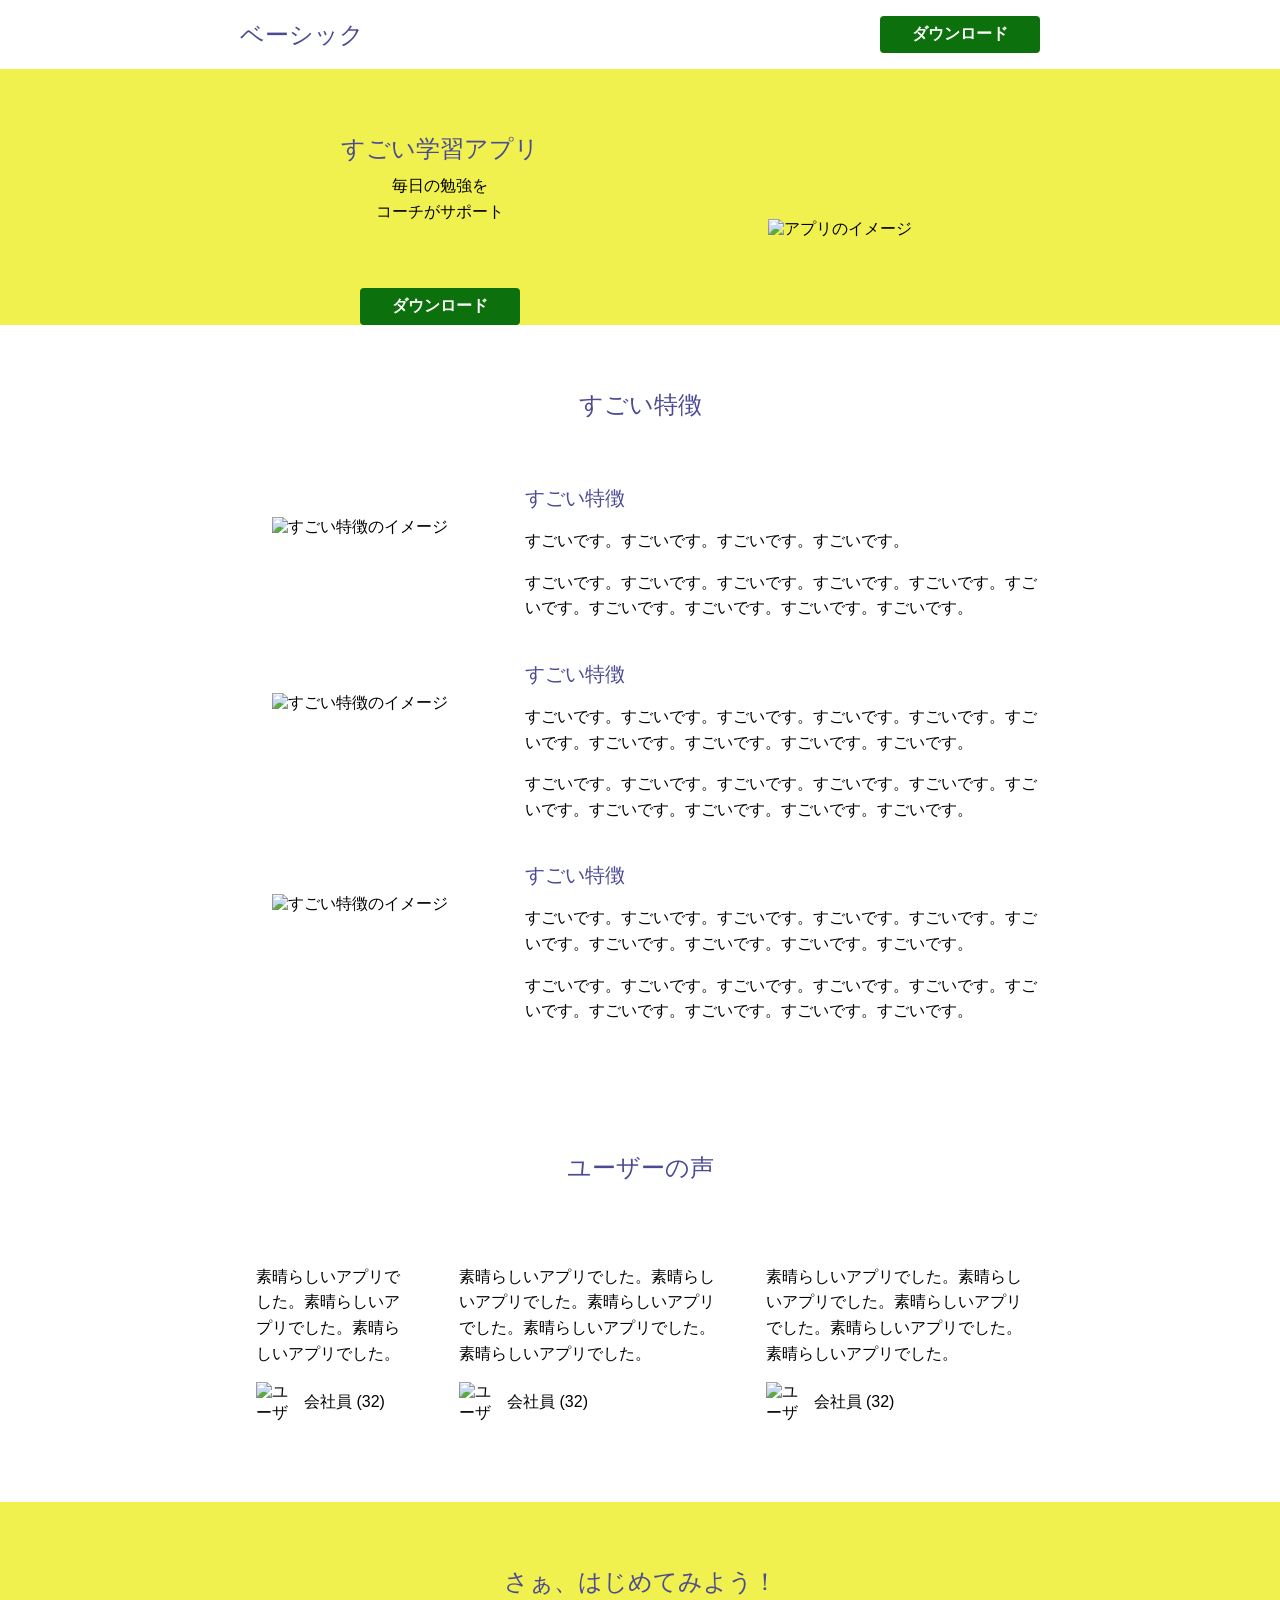
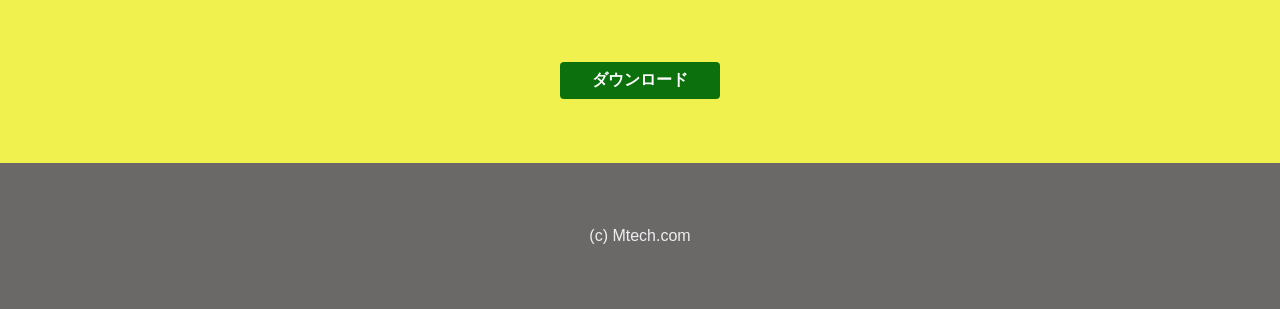
==== index.html @ 642f1882 "Add files via upload" ====
<!DOCTYPE html>
<html lang="ja">

<head>
  <meta charset="UTF-8">
  <meta name="viewport" content="width=device-width, initial-scale=1.0">
  <title>PG 学習アプリ</title>
  <link rel="icon" href="img/aclogo.png">
  <link rel="stylesheet" href="style.css">
</head>

<body>
  <header>
    <div class="container">
      <a href="">
        <h1>ベーシック</h1>
      </a>
      <a href="#" class="btn">ダウンロード</a>
    </div>
  </header>
  <section class="hero">
    <div class="container">
      <div class="desc">
        <h1>すごい学習アプリ</h1>
        <p>毎日の勉強を<br>コーチがサポート</p>
        <a href="#" class="btn">ダウンロード</a>
      </div>
      <div class="pic">
        <img src="img/location.jpg" alt="アプリのイメージ" width="320" height="330">
      </div>
    </div>
  </section>

  <section class="features">
    <h1>すごい特徴</h1>
    <div class="container">
      <!--section animate -->
      <section class="animate sr">
        <div class="pic">
          <img src="img/pexels-realtoughcandycom-11035371.jpg" alt="すごい特徴のイメージ">
        </div>
        <div class="desc">
          <h2>すごい特徴</h2>
          <p>すごいです。すごいです。すごいです。すごいです。</p>
          <p>すごいです。すごいです。すごいです。すごいです。すごいです。すごいです。すごいです。すごいです。すごいです。すごいです。</p>
        </div>
      </section>
      <!--section animate -->
      <section class="animate sl">
        <div class="pic">
          <img src="img/pexels-realtoughcandycom-11035386.jpg" alt="すごい特徴のイメージ">
        </div>
        <div class="desc">
          <h2>すごい特徴</h2>
          <p>すごいです。すごいです。すごいです。すごいです。すごいです。すごいです。すごいです。すごいです。すごいです。すごいです。</p>
          <p>すごいです。すごいです。すごいです。すごいです。すごいです。すごいです。すごいです。すごいです。すごいです。すごいです。</p>
        </div>
      </section>
      <!--section animate -->
      <section class="animate sr">
        <div class="pic">
          <img src="img/pexels-realtoughcandycom-11035471.jpg" alt="すごい特徴のイメージ">
        </div>
        <div class="desc">
          <h2>すごい特徴</h2>
          <p>すごいです。すごいです。すごいです。すごいです。すごいです。すごいです。すごいです。すごいです。すごいです。すごいです。</p>
          <p>すごいです。すごいです。すごいです。すごいです。すごいです。すごいです。すごいです。すごいです。すごいです。すごいです。</p>
        </div>
      </section>
    </div>
  </section>

  <section class="voices">
    <h1>ユーザーの声</h1>
    <div class="container">
      <section class="animate">
        <p>素晴らしいアプリでした。素晴らしいアプリでした。素晴らしいアプリでした。</p>
        <footer>
          <img src="img/git.jpg" alt="ユーザーのアイコン" width="40" height="40">
          <p>会社員 (32)</p>
        </footer>
      </section>
      <section class="animate delay">
        <p>素晴らしいアプリでした。素晴らしいアプリでした。素晴らしいアプリでした。素晴らしいアプリでした。素晴らしいアプリでした。</p>
        <footer>
          <img src="img/ot.jpg" alt="ユーザーのアイコン" width="40" height="40">
          <p>会社員 (32)</p>
        </footer>
      </section>
      <section class="animate delay-more">
        <p>素晴らしいアプリでした。素晴らしいアプリでした。素晴らしいアプリでした。素晴らしいアプリでした。素晴らしいアプリでした。</p>
        <footer>
          <img src="img/sql.jpg" alt="ユーザーのアイコン" width="40" height="40">
          <p>会社員 (32)</p>
        </footer>
      </section>
    </div>
  </section>

  <section class="call-to-action">
    <h1>さぁ、はじめてみよう！</h1>
    <a href="#" class="btn">ダウンロード</a>
  </section>

  <footer class="copyright">
    <small>(c) Mtech.com</small>
  </footer>
  <!--JS読み込み -->
<script src="main.js"></script>
</body>

</html>
---- style.css ----
@charset "utf-8";

* {
  margin: 0;
  padding: 0;
}

/* .animate {
  opacity: 0;
  transition: opacity .3s, transform .3s;
}

.animate.sr {
  transform: translateX(+200px);
}

.animate.sl {
  transform: translateX(-200px);
}

.animate.delay {
  transition-delay: 0.5s;
}

.animate.delay-more {
  transition-delay: 1s;
}

.animate.appeara {
  opacity: 0;
  transform: none;
} */

body {
  margin: 0;
  font-family: Arial, Helvetica, sans-serif;
}

h1,
h2 {
  margin: 0;
  font-weight: normal;
  color: rgb(75, 75, 149);
}

h1 {
  font-size: 24px;
}

h2 {
  font-size: 20px;
}

p {
  margin: 0;
  line-height: 1.6;
}

p+p {
  margin-top: 16px;
}

a {
  text-decoration: none;
  color: inherit;
}

img {
  vertical-align: bottom;
}

.btn {
  display: block;
  width: 160px;
  background: rgb(12, 112, 12);
  color: #fff;
  text-align: center;
  padding: 8px 0;
  border-radius: 4px;
  font-weight: bold;
}

.container {
  width: calc(100% - 32px);
  margin: 0 auto;
  max-width: 800px;
}


header {
  padding: 16px 0;
}

header .container {
  display: flex;
  justify-content: space-between;
  align-items: center;
}


.hero {
  background-color: rgb(240, 240, 78);
  background-image: url(../img/bg.png);
  background-repeat: repeat-x;
  background-position: center bottom;
  padding-top: 64px;
  text-align: center;
}

.hero p {
  margin-top: 8px;
}

.hero .btn {
  margin: 64px auto 0;
}

.hero img {
  margin-top: 64px;
}


.features {
  padding: 64px 0;
}

.features h1 {
  text-align: center;
  padding-bottom: 64px;
}

.features .pic {
  padding: 32px;
  width: 30%;
}
.desc{
  width: 70%;
}
.features img {
  width: 50%;
}

.features h2 {
  padding-bottom: 16px;
}

.features section+section {
  margin-top: 40px;
}


.voices {
  padding: 64px 0;
}

.voices h1 {
  text-align: center;
  padding-bottom: 64px;
}

.voices section {
  background: #fff;
  padding: 16px;
  border-radius: 16px;
}

.voices footer {
  display: flex;
  gap: 8px;
  align-items: center;
  margin-top: 16px;
}

.voices section+section {
  margin-top: 16px;
}


.call-to-action {
  padding: 64px 0;
  background-color: rgb(240, 240, 78);
  background-image: url(../img/bg.png);
  background-repeat: repeat-x;
  background-position: center bottom;
}

.call-to-action h1 {
  text-align: center;
  padding-bottom: 64px;
}

.call-to-action .btn {
  margin: 0 auto;
}


.copyright {
  background: rgb(107, 104, 104);
  padding: 64px 0;
  text-align: center;
}

.copyright small {
  font-size: 16px;
  color: #eee;
}


@media (min-width: 600px) {

  .hero .container {
    display: flex;
    align-items: center;
  }

  .hero .desc,
  .hero .pic {
    width: 50%;
  }

  .hero img {
    width: calc(100% - 32px);
    height: auto;
    margin-top: 0;
  }

  .features section {
    display: flex;
  }

  .features section :nth-child(odd) {
    flex-direction: row-reverse;
  }
}

.voices .container {
  display: flex;
  gap: 16px;
}

.voices section+section {
  margin-top: 0;
}
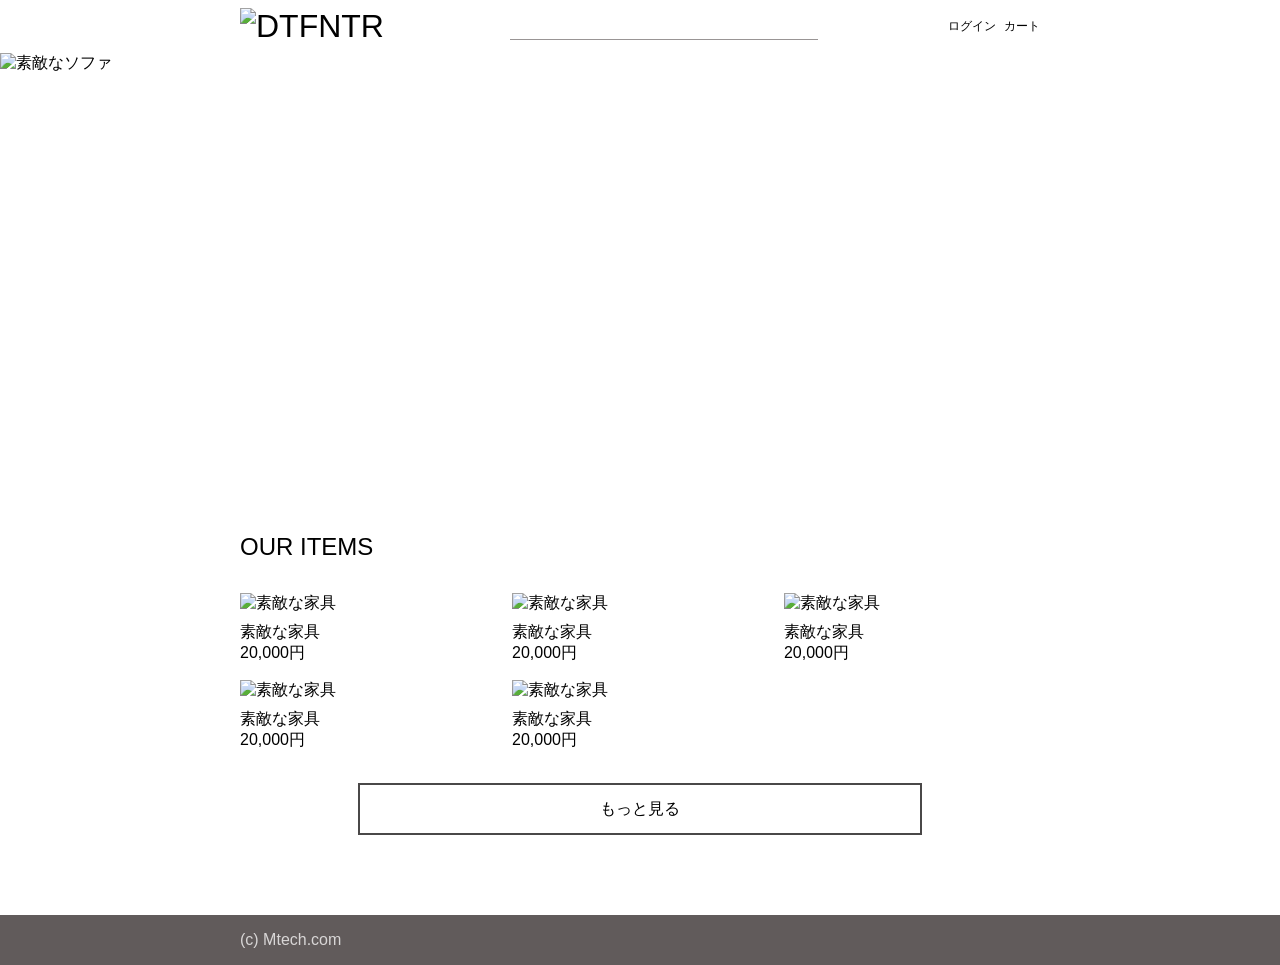
==== commit 49652fd2: "Add files via upload" ====
--- a/index.html
+++ b/index.html
@@ -1,112 +1,106 @@
 <!DOCTYPE html>
 <html lang="ja">
-
 <head>
   <meta charset="UTF-8">
   <meta name="viewport" content="width=device-width, initial-scale=1.0">
-  <title>PG 学習アプリ</title>
-  <link rel="icon" href="img/aclogo.png">
+  <title>ECサイトを作ってみよう</title>
   <link rel="stylesheet" href="style.css">
 </head>
-
 <body>
   <header>
     <div class="container">
-      <a href="">
-        <h1>ベーシック</h1>
+      <a href="index.html">
+        <h1>
+          <img 
+            src="img/aclogo.png" 
+            alt="DTFNTR"
+            width="118"
+            height="48">
+        </h1>
       </a>
-      <a href="#" class="btn">ダウンロード</a>
+      <form action="">
+        <input type="text" name="" id="">
+        <button><i class="bi bi-search"></i></button>
+      </form>
+      <nav>
+        <ul>
+          <li>
+            <a href="#">
+              <i class="bi bi-person-circle"></i>
+              ログイン
+            </a>
+          </li>
+          <li>
+            <a href="#">
+              <i class="bi bi-cart4"></i>
+              カート
+            </a>
+          </li>
+        </ul>
+      </nav>
     </div>
   </header>
+<!--追加課題-->
   <section class="hero">
+    <img src="img/hero1.png" alt="素敵なソファ" class="current">
+    <img src="img/hero2.png" alt="素敵な黒いチェア" >
+    <img src="img/hero3.png" alt="素敵な2つのチェア">
+  </section>
+<!--追加課題--> 
+
+  <section class="products">
     <div class="container">
-      <div class="desc">
-        <h1>すごい学習アプリ</h1>
-        <p>毎日の勉強を<br>コーチがサポート</p>
-        <a href="#" class="btn">ダウンロード</a>
-      </div>
-      <div class="pic">
-        <img src="img/location.jpg" alt="アプリのイメージ" width="320" height="330">
-      </div>
+      <h1>OUR ITEMS</h1>
+      <ul>
+        <li>
+          <a href="#">
+            <img src="img/hero1.png" alt="素敵な家具">
+            <h2>素敵な家具</h2>
+            <p>20,000円</p>
+          </a>
+        </li>
+        <li>
+          <a href="#">
+            <img src="img/hero2.png" alt="素敵な家具">
+            <h2>素敵な家具</h2>
+            <p>20,000円</p>
+          </a>
+        </li>
+        <li>
+          <a href="#">
+            <img src="img/hero3.png" alt="素敵な家具">
+            <h2>素敵な家具</h2>
+            <p>20,000円</p>
+          </a>
+        </li>
+        <li>
+          <a href="#">
+            <img src="img/hero3.png" alt="素敵な家具">
+            <h2>素敵な家具</h2>
+            <p>20,000円</p>
+          </a>
+        </li>
+        <li>
+          <a href="#">
+            <img src="img/hero1.png" alt="素敵な家具">
+            <h2>素敵な家具</h2>
+            <p>20,000円</p>
+          </a>
+        </li>
+      </ul>
+      <a href="#" class="more">もっと見る</a>
     </div>
   </section>
 
-  <section class="features">
-    <h1>すごい特徴</h1>
+  <footer>
     <div class="container">
-      <!--section animate -->
-      <section class="animate sr">
-        <div class="pic">
-          <img src="img/pexels-realtoughcandycom-11035371.jpg" alt="すごい特徴のイメージ">
-        </div>
-        <div class="desc">
-          <h2>すごい特徴</h2>
-          <p>すごいです。すごいです。すごいです。すごいです。</p>
-          <p>すごいです。すごいです。すごいです。すごいです。すごいです。すごいです。すごいです。すごいです。すごいです。すごいです。</p>
-        </div>
-      </section>
-      <!--section animate -->
-      <section class="animate sl">
-        <div class="pic">
-          <img src="img/pexels-realtoughcandycom-11035386.jpg" alt="すごい特徴のイメージ">
-        </div>
-        <div class="desc">
-          <h2>すごい特徴</h2>
-          <p>すごいです。すごいです。すごいです。すごいです。すごいです。すごいです。すごいです。すごいです。すごいです。すごいです。</p>
-          <p>すごいです。すごいです。すごいです。すごいです。すごいです。すごいです。すごいです。すごいです。すごいです。すごいです。</p>
-        </div>
-      </section>
-      <!--section animate -->
-      <section class="animate sr">
-        <div class="pic">
-          <img src="img/pexels-realtoughcandycom-11035471.jpg" alt="すごい特徴のイメージ">
-        </div>
-        <div class="desc">
-          <h2>すごい特徴</h2>
-          <p>すごいです。すごいです。すごいです。すごいです。すごいです。すごいです。すごいです。すごいです。すごいです。すごいです。</p>
-          <p>すごいです。すごいです。すごいです。すごいです。すごいです。すごいです。すごいです。すごいです。すごいです。すごいです。</p>
-        </div>
-      </section>
+      <small>(c) Mtech.com</small>
+      <ul>
+        <li><a href="#"><i class="bi bi-twitter"></i></a></li>
+        <li><a href="#"><i class="bi bi-instagram"></i></a></li>
+      </ul>
     </div>
-  </section>
+  </footer>
 
-  <section class="voices">
-    <h1>ユーザーの声</h1>
-    <div class="container">
-      <section class="animate">
-        <p>素晴らしいアプリでした。素晴らしいアプリでした。素晴らしいアプリでした。</p>
-        <footer>
-          <img src="img/git.jpg" alt="ユーザーのアイコン" width="40" height="40">
-          <p>会社員 (32)</p>
-        </footer>
-      </section>
-      <section class="animate delay">
-        <p>素晴らしいアプリでした。素晴らしいアプリでした。素晴らしいアプリでした。素晴らしいアプリでした。素晴らしいアプリでした。</p>
-        <footer>
-          <img src="img/ot.jpg" alt="ユーザーのアイコン" width="40" height="40">
-          <p>会社員 (32)</p>
-        </footer>
-      </section>
-      <section class="animate delay-more">
-        <p>素晴らしいアプリでした。素晴らしいアプリでした。素晴らしいアプリでした。素晴らしいアプリでした。素晴らしいアプリでした。</p>
-        <footer>
-          <img src="img/sql.jpg" alt="ユーザーのアイコン" width="40" height="40">
-          <p>会社員 (32)</p>
-        </footer>
-      </section>
-    </div>
-  </section>
-
-  <section class="call-to-action">
-    <h1>さぁ、はじめてみよう！</h1>
-    <a href="#" class="btn">ダウンロード</a>
-  </section>
-
-  <footer class="copyright">
-    <small>(c) Mtech.com</small>
-  </footer>
-  <!--JS読み込み -->
-<script src="main.js"></script>
 </body>
-
 </html>
--- a/style.css
+++ b/style.css
@@ -1,35 +1,5 @@
 @charset "utf-8";
-
-* {
-  margin: 0;
-  padding: 0;
-}
-
-/* .animate {
-  opacity: 0;
-  transition: opacity .3s, transform .3s;
-}
-
-.animate.sr {
-  transform: translateX(+200px);
-}
-
-.animate.sl {
-  transform: translateX(-200px);
-}
-
-.animate.delay {
-  transition-delay: 0.5s;
-}
-
-.animate.delay-more {
-  transition-delay: 1s;
-}
-
-.animate.appeara {
-  opacity: 0;
-  transform: none;
-} */
+/* common */
 
 body {
   margin: 0;
@@ -40,55 +10,41 @@
 h2 {
   margin: 0;
   font-weight: normal;
-  color: rgb(75, 75, 149);
-}
-
-h1 {
-  font-size: 24px;
-}
-
-h2 {
-  font-size: 20px;
 }
 
 p {
   margin: 0;
-  line-height: 1.6;
-}
-
-p+p {
-  margin-top: 16px;
+}
+
+img {
+  vertical-align: bottom;
+}
+
+.container {
+  margin: 0 16px;
+  width: 50%;
+}
+
+ul {
+  list-style: none;
+  margin: 0;
+  padding: 0;
 }
 
 a {
   text-decoration: none;
   color: inherit;
-}
-
-img {
-  vertical-align: bottom;
-}
-
-.btn {
-  display: block;
-  width: 160px;
-  background: rgb(12, 112, 12);
-  color: #fff;
-  text-align: center;
+  transition: opacity .3s;
+}
+
+a:hover {
+  opacity: .5;
+}
+
+
+
+header {
   padding: 8px 0;
-  border-radius: 4px;
-  font-weight: bold;
-}
-
-.container {
-  width: calc(100% - 32px);
-  margin: 0 auto;
-  max-width: 800px;
-}
-
-
-header {
-  padding: 16px 0;
 }
 
 header .container {
@@ -97,147 +53,148 @@
   align-items: center;
 }
 
-
-.hero {
-  background-color: rgb(240, 240, 78);
-  background-image: url(../img/bg.png);
-  background-repeat: repeat-x;
-  background-position: center bottom;
-  padding-top: 64px;
+header ul {
+  display: flex;
+}
+
+header li a {
+  display: flex;
+  flex-direction: column;/*imgの下に文字がいく*/
+  font-size: 12px;
   text-align: center;
 }
 
-.hero p {
+header li a i {
+  font-size: 18px;
+}
+
+header li + li {
+  margin-left: 8px;
+}
+
+header form {
+  display: none;
+}
+
+header input,
+header button {
+  all: unset;
+}
+
+header input {
+  border-bottom: 1px solid rgb(153, 149, 149);
+  padding: 4px;
+  width: 300px;
+}
+
+header button {
+  cursor: pointer;
+}
+
+
+
+.hero{
+  width: 100%;
+  height: 400px;
+  overflow: hidden;
+}
+.hero img {
+  width: 100%;
+  height: 400px;
+  object-fit: cover;
+  position: absolute;
+  opacity: 0;
+  transition:opacity 2s;
+  
+}
+.hero img.current{
+  opacity: 1;
+}
+
+
+
+.products {
+  padding: 80px 0;
+}
+
+.products ul {
+  margin-top: 32px;
+  display: flex;
+  flex-wrap: wrap;
+  gap: 16px;
+}
+
+.products li {
+  width: calc((100% - 16px) / 2);
+}
+
+.products li img {
+  width: 100%;
+}
+
+.products li h2 {
+  font-size: 16px;
   margin-top: 8px;
 }
 
-.hero .btn {
-  margin: 64px auto 0;
-}
-
-.hero img {
-  margin-top: 64px;
-}
-
-
-.features {
-  padding: 64px 0;
-}
-
-.features h1 {
+.products li a {
+  display: block;
+}
+
+.products .more {
+  display: block;
+  width: 70%;
+  line-height: 48px;
+  border: 2px solid rgb(74, 72, 72);
   text-align: center;
-  padding-bottom: 64px;
-}
-
-.features .pic {
-  padding: 32px;
-  width: 30%;
-}
-.desc{
-  width: 70%;
-}
-.features img {
-  width: 50%;
-}
-
-.features h2 {
-  padding-bottom: 16px;
-}
-
-.features section+section {
-  margin-top: 40px;
-}
-
-
-.voices {
-  padding: 64px 0;
-}
-
-.voices h1 {
-  text-align: center;
-  padding-bottom: 64px;
-}
-
-.voices section {
-  background: #fff;
-  padding: 16px;
-  border-radius: 16px;
-}
-
-.voices footer {
-  display: flex;
-  gap: 8px;
+  margin: 32px auto 0;
+}
+
+
+footer {
+  background: rgb(97, 91, 91);
+  padding: 16px 0;
+  color: rgb(216, 214, 214);
+}
+
+footer .container {
+  display: flex;
+  justify-content: space-between;
   align-items: center;
-  margin-top: 16px;
-}
-
-.voices section+section {
-  margin-top: 16px;
-}
-
-
-.call-to-action {
-  padding: 64px 0;
-  background-color: rgb(240, 240, 78);
-  background-image: url(../img/bg.png);
-  background-repeat: repeat-x;
-  background-position: center bottom;
-}
-
-.call-to-action h1 {
-  text-align: center;
-  padding-bottom: 64px;
-}
-
-.call-to-action .btn {
-  margin: 0 auto;
-}
-
-
-.copyright {
-  background: rgb(107, 104, 104);
-  padding: 64px 0;
-  text-align: center;
-}
-
-.copyright small {
+}
+
+footer small {
   font-size: 16px;
-  color: #eee;
+}
+
+footer li i {
+  font-size: 24px;
+}
+
+footer ul {
+  display: flex;
+}
+
+footer li + li {
+  margin-left: 8px;
 }
 
 
 @media (min-width: 600px) {
-
-  .hero .container {
-    display: flex;
-    align-items: center;
+  .products li {
+    width: calc((100% - 32px) / 3);
   }
-
-  .hero .desc,
-  .hero .pic {
-    width: 50%;
+}
+
+
+@media (min-width: 800px) {
+  .container {
+    width: calc(100% - 32px);
+    margin: 0 auto;
+    max-width: 800px;
   }
 
-  .hero img {
-    width: calc(100% - 32px);
-    height: auto;
-    margin-top: 0;
+  header form {
+    display: block;
   }
-
-  .features section {
-    display: flex;
-  }
-
-  .features section :nth-child(odd) {
-    flex-direction: row-reverse;
-  }
-}
-
-.voices .container {
-  display: flex;
-  gap: 16px;
-}
-
-.voices section+section {
-  margin-top: 0;
-}
+}
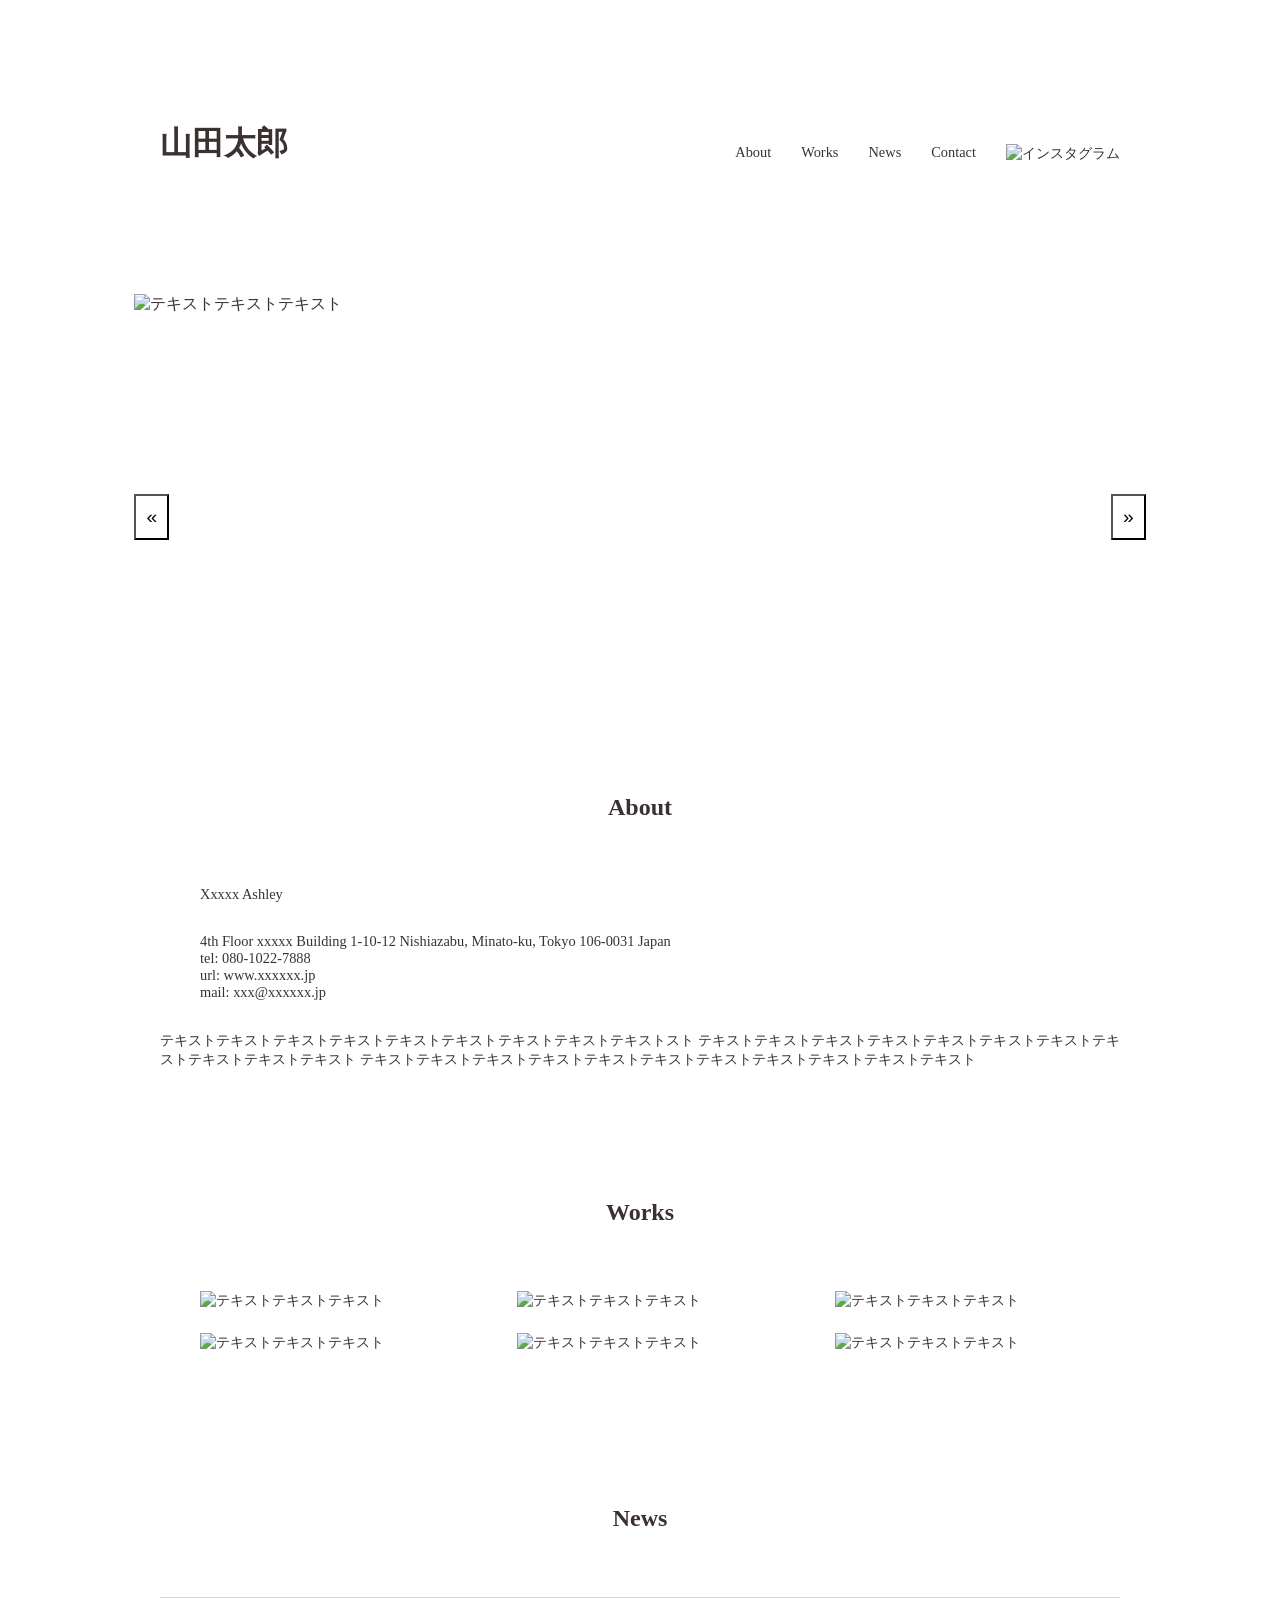
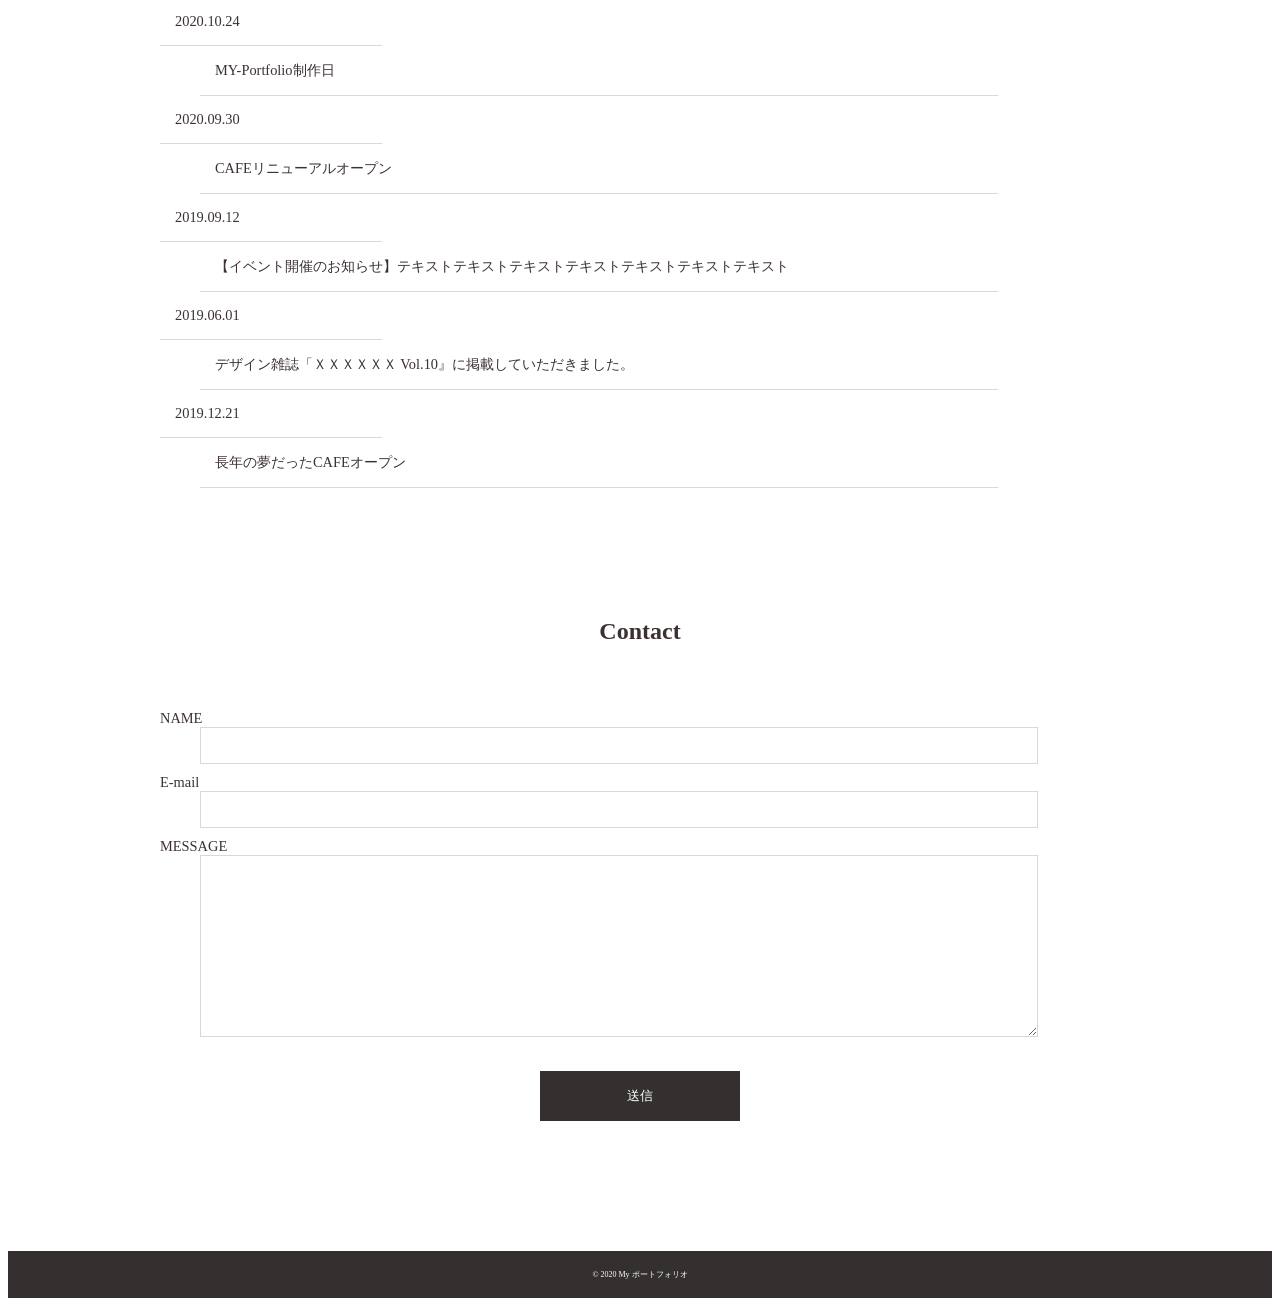
==== commit 61edf52c: "Add files via upload" ====
--- a/index.html
+++ b/index.html
@@ -1,106 +1,112 @@
 <!DOCTYPE html>
 <html lang="ja">
+
 <head>
   <meta charset="UTF-8">
   <meta name="viewport" content="width=device-width, initial-scale=1.0">
-  <title>ECサイトを作ってみよう</title>
+  <title>My-portfolio</title>
   <link rel="stylesheet" href="style.css">
 </head>
+
 <body>
-  <header>
-    <div class="container">
-      <a href="index.html">
-        <h1>
-          <img 
-            src="img/aclogo.png" 
-            alt="DTFNTR"
-            width="118"
-            height="48">
-        </h1>
-      </a>
-      <form action="">
-        <input type="text" name="" id="">
-        <button><i class="bi bi-search"></i></button>
-      </form>
-      <nav>
-        <ul>
-          <li>
-            <a href="#">
-              <i class="bi bi-person-circle"></i>
-              ログイン
-            </a>
-          </li>
-          <li>
-            <a href="#">
-              <i class="bi bi-cart4"></i>
-              カート
-            </a>
-          </li>
-        </ul>
-      </nav>
-    </div>
-  </header>
-<!--追加課題-->
-  <section class="hero">
-    <img src="img/hero1.png" alt="素敵なソファ" class="current">
-    <img src="img/hero2.png" alt="素敵な黒いチェア" >
-    <img src="img/hero3.png" alt="素敵な2つのチェア">
-  </section>
-<!--追加課題--> 
-
-  <section class="products">
-    <div class="container">
-      <h1>OUR ITEMS</h1>
+  <header id="header">
+    <h1 class="site-title">山田太郎</h1>
+    <nav>
       <ul>
+        <li><a href="#about">About</a></li>
+        <li><a href="#works">Works</a></li>
+        <li><a href="#news">News</a></li>
+        <li><a href="#contact">Contact</a></li>
         <li>
-          <a href="#">
-            <img src="img/hero1.png" alt="素敵な家具">
-            <h2>素敵な家具</h2>
-            <p>20,000円</p>
-          </a>
-        </li>
-        <li>
-          <a href="#">
-            <img src="img/hero2.png" alt="素敵な家具">
-            <h2>素敵な家具</h2>
-            <p>20,000円</p>
-          </a>
-        </li>
-        <li>
-          <a href="#">
-            <img src="img/hero3.png" alt="素敵な家具">
-            <h2>素敵な家具</h2>
-            <p>20,000円</p>
-          </a>
-        </li>
-        <li>
-          <a href="#">
-            <img src="img/hero3.png" alt="素敵な家具">
-            <h2>素敵な家具</h2>
-            <p>20,000円</p>
-          </a>
-        </li>
-        <li>
-          <a href="#">
-            <img src="img/hero1.png" alt="素敵な家具">
-            <h2>素敵な家具</h2>
-            <p>20,000円</p>
+          <a href="https://www.instagram.com/" target="_blank">
+            <img class="icon" src="img/instagram.png" alt="インスタグラム">
           </a>
         </li>
       </ul>
-      <a href="#" class="more">もっと見る</a>
-    </div>
-  </section>
+    </nav>
+  </header>
 
-  <footer>
-    <div class="container">
-      <small>(c) Mtech.com</small>
+  <main>
+    <section class="carousel">
+      <div id="mainvisual">
+        <ol>
+          <li><img src="img/inndo.jpg" alt="テキストテキストテキスト"></li>
+          <li><img src="img/mountain.jpg" alt="テキストテキストテキスト"></li>
+          <li><img src="img/shaina.jpg" alt="テキストテキストテキスト"></li>
+        </ol>
+        <button id="prev">&laquo;</button>
+        <button id="next">&raquo;</button>
+
+      </div>
+    </section>
+
+    <article id="about" class="wrapper">
+      <h2 class="sec-title">About</h2>
       <ul>
-        <li><a href="#"><i class="bi bi-twitter"></i></a></li>
-        <li><a href="#"><i class="bi bi-instagram"></i></a></li>
+        <li>Xxxxx Ashley</li>
+        <li>4th Floor xxxxx Building 1-10-12 Nishiazabu, Minato-ku, Tokyo 106-0031 Japan</li>
+        <li>tel: 080-1022-7888</li>
+        <li>url: www.xxxxxx.jp</li>
+        <li>mail: xxx@xxxxxx.jp</li>
       </ul>
-    </div>
+      <p>
+        テキストテキストテキストテキストテキストテキストテキストテキストテキストスト
+        テキストテキストテキストテキストテキストテキストテキストテキストテキストテキストテキスト
+        テキストテキストテキストテキストテキストテキストテキストテキストテキストテキストテキスト
+      </p>
+    </article>
+
+    <article id="works" class="wrapper">
+      <h2 class="sec-title">Works</h2>
+      <ul>
+        <li><img class="animate" src="img/bae.jpg" alt="テキストテキストテキスト"></li>
+        <li><img class="animate" src="img/git.jpg" alt="テキストテキストテキスト"></li>
+        <li><img class="animate" src="img/htmlcss.webp" alt="テキストテキストテキスト"></li>
+        <li><img class="animate" src="img/js.jpg" alt="テキストテキストテキスト"></li>
+        <li><img class="animate" src="img/bae.jpg" alt="テキストテキストテキスト"></li>
+        <li><img class="animate" src="img/php.jpg" alt="テキストテキストテキスト"></li>
+      </ul>
+    </article>
+
+    <article id="news" class="wrapper">
+      <h2 class="sec-title">News</h2>
+      <dl>
+        <dt>2020.10.24</dt>
+        <dd>MY-Portfolio制作日</dd>
+        <dt>2020.09.30</dt>
+        <dd>CAFEリニューアルオープン</dd>
+        <dt>2019.09.12</dt>
+        <dd>【イベント開催のお知らせ】テキストテキストテキストテキストテキストテキストテキスト</dd>
+        <dt>2019.06.01</dt>
+        <dd>デザイン雑誌「ＸＸＸＸＸＸ Vol.10』に掲載していただきました。</dd>
+        <dt>2019.12.21</dt>
+        <dd>長年の夢だったCAFEオープン</dd>
+      </dl>
+    </article>
+
+    <article id="contact" class="wrapper">
+      <h2 class="sec-title">Contact</h2>
+      <form action="#" method="post">
+        <dl>
+          <dt><label for="name">NAME</label></dt>
+          <dd><input type="text" id="name" name="your-name"></dd>
+          <dt><label for="email">E-mail</label></dt>
+          <dd><input type="email" id="email" name="your-email"></dd>
+          <dt><label for="message">MESSAGE</label></dt>
+          <dd><textarea id="message" name="your-message"></textarea></dd>
+        </dl>
+        <div class="button"><input type="submit" value="送信"></div>
+      </form>
+    </article>
+
+
+
+  </main>
+
+  <footer id="footer">
+    <p>&copy; 2020 My ポートフォリオ</p>
   </footer>
+  <script src="pf.js"></script>
+</body>
 
-</body>
 </html>
--- a/style.css
+++ b/style.css
@@ -1,200 +1,298 @@
-@charset "utf-8";
-/* common */
-
+@charset "UTF-8";
+
+html {
+  font-size: 100%;
+}
 body {
-  margin: 0;
-  font-family: Arial, Helvetica, sans-serif;
-}
-
-h1,
-h2 {
-  margin: 0;
-  font-weight: normal;
-}
-
-p {
-  margin: 0;
-}
-
-img {
-  vertical-align: bottom;
-}
-
-.container {
-  margin: 0 16px;
-  width: 50%;
-}
-
-ul {
-  list-style: none;
-  margin: 0;
-  padding: 0;
-}
-
+  color: rgb(59, 49, 49);
+}
 a {
   text-decoration: none;
-  color: inherit;
-  transition: opacity .3s;
-}
-
-a:hover {
-  opacity: .5;
-}
-
-
-
-header {
-  padding: 8px 0;
-}
-
-header .container {
+}
+img {
+  max-width: 100%;
+}
+li {
+  list-style: none;
+}
+
+.wrapper {
+  max-width: 960px;
+  margin: 0 auto 130px auto;
+  font-size: 0.9rem;
+  padding: 0 4%;
+}
+.site-title {
+  line-height: 1px;
+}
+.site-title a {
+  display: block;
+}
+.sec-title {
+  font-size: 1.5rem;
+  text-align: center;
+  margin-bottom: 65px;
+}
+
+
+
+#header {
+  max-width: 960px;
   display: flex;
   justify-content: space-between;
   align-items: center;
-}
-
-header ul {
-  display: flex;
-}
-
-header li a {
-  display: flex;
-  flex-direction: column;/*imgの下に文字がいく*/
-  font-size: 12px;
-  text-align: center;
-}
-
-header li a i {
-  font-size: 18px;
-}
-
-header li + li {
-  margin-left: 8px;
-}
-
-header form {
-  display: none;
-}
-
-header input,
-header button {
-  all: unset;
-}
-
-header input {
-  border-bottom: 1px solid rgb(153, 149, 149);
-  padding: 4px;
-  width: 300px;
-}
-
-header button {
-  cursor: pointer;
-}
-
-
-
-.hero{
+  height: 270px;
+  margin: 0 auto;
+  padding: 0 4%;
+}
+#header ul {
+  display: flex;
+  padding: 10px 0;
+}
+#header li {
+  font-size: 0.9rem;
+  margin-left: 30px;
+}
+#header li a {
+  color: rgb(59, 49, 49);
+}
+#header li a:hover {
+  opacity: 0.7;
+}
+#header li img.icon {
+  width: 20px;
+}
+
+
+.carousel{
+  width: 80%;
+  margin: 16px auto 100px;
+}
+#mainvisual {
   width: 100%;
   height: 400px;
   overflow: hidden;
-}
-.hero img {
+  position: relative;
+}
+
+
+#mainvisual li img{
+  width:100%;
+  height:100%;
+  object-fit: cover;
+}
+#mainvisual li{
+  height: 100%;
+  min-width: 100%;
+}
+
+#mainvisual ol{
+  padding: 0;
+  margin: 0;
+  list-style: none;
+  height: 100%;
+  display: flex;
+  transition: transform .3s;
+}
+#prev,
+#next {
+  position: absolute;
+  top: 200px;
+  background-color: #fff;
+  padding: 10px 10px;
+  font-size: larger;
+}
+#prev:hover,
+#next:hover{
+  padding: 15px 15px;
+  opacity: .2;
+}
+
+#prev {
+  left: 0;
+}
+
+#next {
+  right: 0;
+}
+.hidden{
+  display: none;
+}
+nav{
+  margin-top: 20px;
+  text-align: center;
+}
+nav button{
+  border: none;
+  width: 20px;
+  height: 20px;
+  border-radius: 50%;
+  background-color: rgb(186, 186, 186);
+  cursor: pointer;
+}
+nav .current {
+  background: rgb(117, 116, 116);
+}
+
+
+
+#about ul {
+  margin-bottom: 30px;
+}
+#about li:first-child {
+  margin-bottom: 30px;
+}
+#about p {
+  text-align:justify;
+}
+
+
+#works ul {
+  display: flex;
+  justify-content: space-between;
+  flex-wrap: wrap;
+  margin-bottom: 50px;
+}
+#works li {
+  width: 31%;
+  margin-bottom: 23px;
+}
+/* .animate{
+  opacity: 0;
+  transform: translateY(20px);
+  transition: opacity .3s, transform .3s;
+}
+
+.animate.appear {
+  opacity: 1;
+  transform: translateY(0);
+} */
+
+
+
+#news dl {
+  display: flex;
+  flex-wrap: wrap;
+  border-top: solid 1px rgb(216, 216, 216);
+  margin-bottom: 20px;
+}
+#news dt {
+  width: 20%;
+  border-bottom: solid 1px rgb(216, 216, 216);
+  padding: 15px;
+}
+#news dd {
+  width: 80%;
+  border-bottom: solid 1px rgb(216, 216, 216);
+  padding: 15px;
+}
+
+
+#contact dl {
+  display: flex;
+  flex-wrap: wrap;
+  margin-bottom: 20px;
+}
+#contact dt {
+  width: 15%;
+}
+#contact dd {
+  width: 85%;
+  margin-bottom: 10px;
+}
+#contact dd input,
+#contact dd textarea {
   width: 100%;
-  height: 400px;
-  object-fit: cover;
-  position: absolute;
-  opacity: 0;
-  transition:opacity 2s;
+  border: solid 1px rgb(216, 216, 216);
+  padding: 10px;
+}
+#contact dd textarea {
+  height: 10rem;
+}
+#contact .button {
+  text-align: center;
+}
+#contact .button input {
+  width: 200px;
+  background-color: rgb(53, 48, 48);
+  color: #fff;
+  padding: 15px 0;
+  border: solid 1px rgb(53, 48, 48);
+}
+#contact .button input:hover {
+  background: #fff;
+  color: rgb(53, 48, 48);
+}
+
+
+
+#footer {
+  background-color: rgb(53, 48, 48);
+  color: #fff;
+  font-size: 0.5rem;
+  padding: 10px 20px;
+  text-align: center;
+}
+
+/* SP */
+
+@media screen and (max-width: 600px) {
+  .wrapper {
+    margin-bottom: 70px;
+  }
+  .site-title {
+    margin-top: 20px;
+  }
+  .sec-title {
+    margin-bottom: 40px;
+  }
+
+
+  #header {
+    max-width: 100%;
+    height: auto;
+    flex-direction: column;
+  }
+  #header li {
+    font-size: 0.8rem;
+    margin-left: 20px;
+  }
+  #header li:first-child {
+    margin-left: 0;
+  }
+
   
-}
-.hero img.current{
-  opacity: 1;
-}
-
-
-
-.products {
-  padding: 80px 0;
-}
-
-.products ul {
-  margin-top: 32px;
-  display: flex;
-  flex-wrap: wrap;
-  gap: 16px;
-}
-
-.products li {
-  width: calc((100% - 16px) / 2);
-}
-
-.products li img {
-  width: 100%;
-}
-
-.products li h2 {
-  font-size: 16px;
-  margin-top: 8px;
-}
-
-.products li a {
-  display: block;
-}
-
-.products .more {
-  display: block;
-  width: 70%;
-  line-height: 48px;
-  border: 2px solid rgb(74, 72, 72);
-  text-align: center;
-  margin: 32px auto 0;
-}
-
-
-footer {
-  background: rgb(97, 91, 91);
-  padding: 16px 0;
-  color: rgb(216, 214, 214);
-}
-
-footer .container {
-  display: flex;
-  justify-content: space-between;
-  align-items: center;
-}
-
-footer small {
-  font-size: 16px;
-}
-
-footer li i {
-  font-size: 24px;
-}
-
-footer ul {
-  display: flex;
-}
-
-footer li + li {
-  margin-left: 8px;
-}
-
-
-@media (min-width: 600px) {
-  .products li {
-    width: calc((100% - 32px) / 3);
-  }
-}
-
-
-@media (min-width: 800px) {
-  .container {
-    width: calc(100% - 32px);
-    margin: 0 auto;
-    max-width: 800px;
-  }
-
-  header form {
-    display: block;
+
+  #works ul {
+    flex-direction: column;
+  }
+  #works li {
+    width: 100%;
+  }
+
+ 
+
+  #news dl {
+    flex-direction: column;
+  }
+  #news dt {
+    width: 100%;
+    border-bottom: none;
+    padding-bottom: 0;
+  }
+  #news dd {
+    width: 100%;
+    padding-top: 0;
+  }
+ 
+
+  #contact dl {
+    flex-direction: column;
+  }
+  #contact dt {
+    width: 100%;
+  }
+  #contact dd {
+    width: 100%;
   }
 }
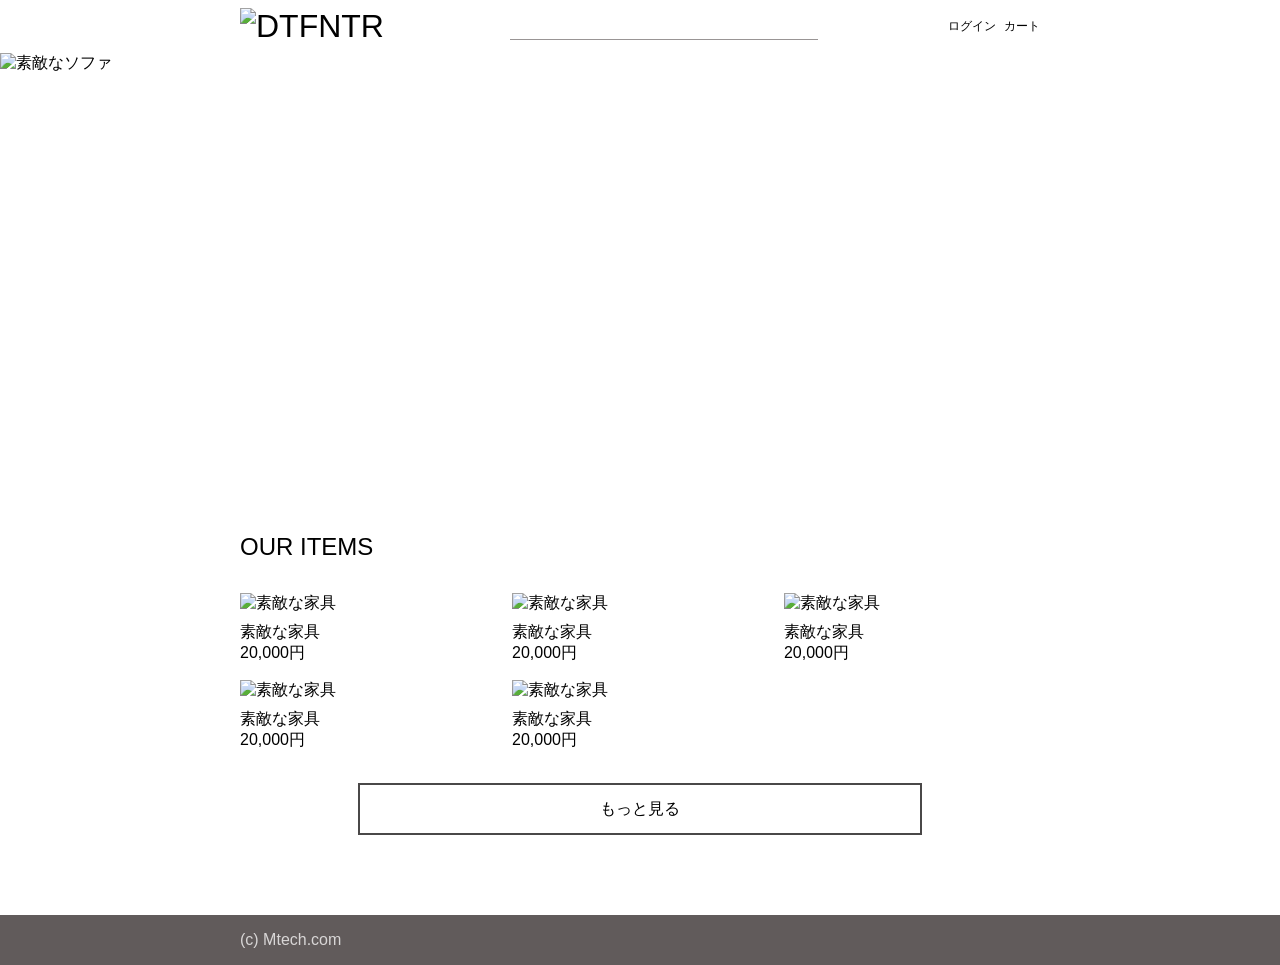
==== commit 82888773: "Add files via upload" ====
--- a/index.html
+++ b/index.html
@@ -1,112 +1,106 @@
 <!DOCTYPE html>
 <html lang="ja">
-
 <head>
   <meta charset="UTF-8">
   <meta name="viewport" content="width=device-width, initial-scale=1.0">
-  <title>My-portfolio</title>
+  <title>ECサイトを作ってみよう</title>
   <link rel="stylesheet" href="style.css">
 </head>
+<body>
+  <header>
+    <div class="container">
+      <a href="index.html">
+        <h1>
+          <img 
+            src="img/aclogo.png" 
+            alt="DTFNTR"
+            width="118"
+            height="48">
+        </h1>
+      </a>
+      <form action="">
+        <input type="text" name="" id="">
+        <button><i class="bi bi-search"></i></button>
+      </form>
+      <nav>
+        <ul>
+          <li>
+            <a href="#">
+              <i class="bi bi-person-circle"></i>
+              ログイン
+            </a>
+          </li>
+          <li>
+            <a href="#">
+              <i class="bi bi-cart4"></i>
+              カート
+            </a>
+          </li>
+        </ul>
+      </nav>
+    </div>
+  </header>
+<!--追加課題-->
+  <section class="hero">
+    <img src="img/hero1.png" alt="素敵なソファ" class="current">
+    <img src="img/hero2.png" alt="素敵な黒いチェア" >
+    <img src="img/hero3.png" alt="素敵な2つのチェア">
+  </section>
+<!--追加課題--> 
 
-<body>
-  <header id="header">
-    <h1 class="site-title">山田太郎</h1>
-    <nav>
+  <section class="products">
+    <div class="container">
+      <h1>OUR ITEMS</h1>
       <ul>
-        <li><a href="#about">About</a></li>
-        <li><a href="#works">Works</a></li>
-        <li><a href="#news">News</a></li>
-        <li><a href="#contact">Contact</a></li>
         <li>
-          <a href="https://www.instagram.com/" target="_blank">
-            <img class="icon" src="img/instagram.png" alt="インスタグラム">
+          <a href="#">
+            <img src="img/hero1.png" alt="素敵な家具">
+            <h2>素敵な家具</h2>
+            <p>20,000円</p>
+          </a>
+        </li>
+        <li>
+          <a href="#">
+            <img src="img/hero2.png" alt="素敵な家具">
+            <h2>素敵な家具</h2>
+            <p>20,000円</p>
+          </a>
+        </li>
+        <li>
+          <a href="#">
+            <img src="img/hero3.png" alt="素敵な家具">
+            <h2>素敵な家具</h2>
+            <p>20,000円</p>
+          </a>
+        </li>
+        <li>
+          <a href="#">
+            <img src="img/hero3.png" alt="素敵な家具">
+            <h2>素敵な家具</h2>
+            <p>20,000円</p>
+          </a>
+        </li>
+        <li>
+          <a href="#">
+            <img src="img/hero1.png" alt="素敵な家具">
+            <h2>素敵な家具</h2>
+            <p>20,000円</p>
           </a>
         </li>
       </ul>
-    </nav>
-  </header>
+      <a href="#" class="more">もっと見る</a>
+    </div>
+  </section>
 
-  <main>
-    <section class="carousel">
-      <div id="mainvisual">
-        <ol>
-          <li><img src="img/inndo.jpg" alt="テキストテキストテキスト"></li>
-          <li><img src="img/mountain.jpg" alt="テキストテキストテキスト"></li>
-          <li><img src="img/shaina.jpg" alt="テキストテキストテキスト"></li>
-        </ol>
-        <button id="prev">&laquo;</button>
-        <button id="next">&raquo;</button>
+  <footer>
+    <div class="container">
+      <small>(c) Mtech.com</small>
+      <ul>
+        <li><a href="#"><i class="bi bi-twitter"></i></a></li>
+        <li><a href="#"><i class="bi bi-instagram"></i></a></li>
+      </ul>
+    </div>
+  </footer>
 
-      </div>
-    </section>
-
-    <article id="about" class="wrapper">
-      <h2 class="sec-title">About</h2>
-      <ul>
-        <li>Xxxxx Ashley</li>
-        <li>4th Floor xxxxx Building 1-10-12 Nishiazabu, Minato-ku, Tokyo 106-0031 Japan</li>
-        <li>tel: 080-1022-7888</li>
-        <li>url: www.xxxxxx.jp</li>
-        <li>mail: xxx@xxxxxx.jp</li>
-      </ul>
-      <p>
-        テキストテキストテキストテキストテキストテキストテキストテキストテキストスト
-        テキストテキストテキストテキストテキストテキストテキストテキストテキストテキストテキスト
-        テキストテキストテキストテキストテキストテキストテキストテキストテキストテキストテキスト
-      </p>
-    </article>
-
-    <article id="works" class="wrapper">
-      <h2 class="sec-title">Works</h2>
-      <ul>
-        <li><img class="animate" src="img/bae.jpg" alt="テキストテキストテキスト"></li>
-        <li><img class="animate" src="img/git.jpg" alt="テキストテキストテキスト"></li>
-        <li><img class="animate" src="img/htmlcss.webp" alt="テキストテキストテキスト"></li>
-        <li><img class="animate" src="img/js.jpg" alt="テキストテキストテキスト"></li>
-        <li><img class="animate" src="img/bae.jpg" alt="テキストテキストテキスト"></li>
-        <li><img class="animate" src="img/php.jpg" alt="テキストテキストテキスト"></li>
-      </ul>
-    </article>
-
-    <article id="news" class="wrapper">
-      <h2 class="sec-title">News</h2>
-      <dl>
-        <dt>2020.10.24</dt>
-        <dd>MY-Portfolio制作日</dd>
-        <dt>2020.09.30</dt>
-        <dd>CAFEリニューアルオープン</dd>
-        <dt>2019.09.12</dt>
-        <dd>【イベント開催のお知らせ】テキストテキストテキストテキストテキストテキストテキスト</dd>
-        <dt>2019.06.01</dt>
-        <dd>デザイン雑誌「ＸＸＸＸＸＸ Vol.10』に掲載していただきました。</dd>
-        <dt>2019.12.21</dt>
-        <dd>長年の夢だったCAFEオープン</dd>
-      </dl>
-    </article>
-
-    <article id="contact" class="wrapper">
-      <h2 class="sec-title">Contact</h2>
-      <form action="#" method="post">
-        <dl>
-          <dt><label for="name">NAME</label></dt>
-          <dd><input type="text" id="name" name="your-name"></dd>
-          <dt><label for="email">E-mail</label></dt>
-          <dd><input type="email" id="email" name="your-email"></dd>
-          <dt><label for="message">MESSAGE</label></dt>
-          <dd><textarea id="message" name="your-message"></textarea></dd>
-        </dl>
-        <div class="button"><input type="submit" value="送信"></div>
-      </form>
-    </article>
-
-
-
-  </main>
-
-  <footer id="footer">
-    <p>&copy; 2020 My ポートフォリオ</p>
-  </footer>
-  <script src="pf.js"></script>
 </body>
-
 </html>
--- a/style.css
+++ b/style.css
@@ -1,298 +1,200 @@
-@charset "UTF-8";
-
-html {
-  font-size: 100%;
-}
+@charset "utf-8";
+/* common */
+
 body {
-  color: rgb(59, 49, 49);
-}
+  margin: 0;
+  font-family: Arial, Helvetica, sans-serif;
+}
+
+h1,
+h2 {
+  margin: 0;
+  font-weight: normal;
+}
+
+p {
+  margin: 0;
+}
+
+img {
+  vertical-align: bottom;
+}
+
+.container {
+  margin: 0 16px;
+  width: 50%;
+}
+
+ul {
+  list-style: none;
+  margin: 0;
+  padding: 0;
+}
+
 a {
   text-decoration: none;
-}
-img {
-  max-width: 100%;
-}
-li {
-  list-style: none;
-}
-
-.wrapper {
-  max-width: 960px;
-  margin: 0 auto 130px auto;
-  font-size: 0.9rem;
-  padding: 0 4%;
-}
-.site-title {
-  line-height: 1px;
-}
-.site-title a {
-  display: block;
-}
-.sec-title {
-  font-size: 1.5rem;
-  text-align: center;
-  margin-bottom: 65px;
-}
-
-
-
-#header {
-  max-width: 960px;
+  color: inherit;
+  transition: opacity .3s;
+}
+
+a:hover {
+  opacity: .5;
+}
+
+
+
+header {
+  padding: 8px 0;
+}
+
+header .container {
   display: flex;
   justify-content: space-between;
   align-items: center;
-  height: 270px;
-  margin: 0 auto;
-  padding: 0 4%;
-}
-#header ul {
-  display: flex;
-  padding: 10px 0;
-}
-#header li {
-  font-size: 0.9rem;
-  margin-left: 30px;
-}
-#header li a {
-  color: rgb(59, 49, 49);
-}
-#header li a:hover {
-  opacity: 0.7;
-}
-#header li img.icon {
-  width: 20px;
-}
-
-
-.carousel{
-  width: 80%;
-  margin: 16px auto 100px;
-}
-#mainvisual {
+}
+
+header ul {
+  display: flex;
+}
+
+header li a {
+  display: flex;
+  flex-direction: column;/*imgの下に文字がいく*/
+  font-size: 12px;
+  text-align: center;
+}
+
+header li a i {
+  font-size: 18px;
+}
+
+header li + li {
+  margin-left: 8px;
+}
+
+header form {
+  display: none;
+}
+
+header input,
+header button {
+  all: unset;
+}
+
+header input {
+  border-bottom: 1px solid rgb(153, 149, 149);
+  padding: 4px;
+  width: 300px;
+}
+
+header button {
+  cursor: pointer;
+}
+
+
+
+.hero{
   width: 100%;
   height: 400px;
   overflow: hidden;
-  position: relative;
-}
-
-
-#mainvisual li img{
-  width:100%;
-  height:100%;
+}
+.hero img {
+  width: 100%;
+  height: 400px;
   object-fit: cover;
-}
-#mainvisual li{
-  height: 100%;
-  min-width: 100%;
-}
-
-#mainvisual ol{
-  padding: 0;
-  margin: 0;
-  list-style: none;
-  height: 100%;
-  display: flex;
-  transition: transform .3s;
-}
-#prev,
-#next {
   position: absolute;
-  top: 200px;
-  background-color: #fff;
-  padding: 10px 10px;
-  font-size: larger;
-}
-#prev:hover,
-#next:hover{
-  padding: 15px 15px;
-  opacity: .2;
-}
-
-#prev {
-  left: 0;
-}
-
-#next {
-  right: 0;
-}
-.hidden{
-  display: none;
-}
-nav{
-  margin-top: 20px;
+  opacity: 0;
+  transition:opacity 2s;
+  
+}
+.hero img.current{
+  opacity: 1;
+}
+
+
+
+.products {
+  padding: 80px 0;
+}
+
+.products ul {
+  margin-top: 32px;
+  display: flex;
+  flex-wrap: wrap;
+  gap: 16px;
+}
+
+.products li {
+  width: calc((100% - 16px) / 2);
+}
+
+.products li img {
+  width: 100%;
+}
+
+.products li h2 {
+  font-size: 16px;
+  margin-top: 8px;
+}
+
+.products li a {
+  display: block;
+}
+
+.products .more {
+  display: block;
+  width: 70%;
+  line-height: 48px;
+  border: 2px solid rgb(74, 72, 72);
   text-align: center;
-}
-nav button{
-  border: none;
-  width: 20px;
-  height: 20px;
-  border-radius: 50%;
-  background-color: rgb(186, 186, 186);
-  cursor: pointer;
-}
-nav .current {
-  background: rgb(117, 116, 116);
-}
-
-
-
-#about ul {
-  margin-bottom: 30px;
-}
-#about li:first-child {
-  margin-bottom: 30px;
-}
-#about p {
-  text-align:justify;
-}
-
-
-#works ul {
+  margin: 32px auto 0;
+}
+
+
+footer {
+  background: rgb(97, 91, 91);
+  padding: 16px 0;
+  color: rgb(216, 214, 214);
+}
+
+footer .container {
   display: flex;
   justify-content: space-between;
-  flex-wrap: wrap;
-  margin-bottom: 50px;
-}
-#works li {
-  width: 31%;
-  margin-bottom: 23px;
-}
-/* .animate{
-  opacity: 0;
-  transform: translateY(20px);
-  transition: opacity .3s, transform .3s;
-}
-
-.animate.appear {
-  opacity: 1;
-  transform: translateY(0);
-} */
-
-
-
-#news dl {
-  display: flex;
-  flex-wrap: wrap;
-  border-top: solid 1px rgb(216, 216, 216);
-  margin-bottom: 20px;
-}
-#news dt {
-  width: 20%;
-  border-bottom: solid 1px rgb(216, 216, 216);
-  padding: 15px;
-}
-#news dd {
-  width: 80%;
-  border-bottom: solid 1px rgb(216, 216, 216);
-  padding: 15px;
-}
-
-
-#contact dl {
-  display: flex;
-  flex-wrap: wrap;
-  margin-bottom: 20px;
-}
-#contact dt {
-  width: 15%;
-}
-#contact dd {
-  width: 85%;
-  margin-bottom: 10px;
-}
-#contact dd input,
-#contact dd textarea {
-  width: 100%;
-  border: solid 1px rgb(216, 216, 216);
-  padding: 10px;
-}
-#contact dd textarea {
-  height: 10rem;
-}
-#contact .button {
-  text-align: center;
-}
-#contact .button input {
-  width: 200px;
-  background-color: rgb(53, 48, 48);
-  color: #fff;
-  padding: 15px 0;
-  border: solid 1px rgb(53, 48, 48);
-}
-#contact .button input:hover {
-  background: #fff;
-  color: rgb(53, 48, 48);
-}
-
-
-
-#footer {
-  background-color: rgb(53, 48, 48);
-  color: #fff;
-  font-size: 0.5rem;
-  padding: 10px 20px;
-  text-align: center;
-}
-
-/* SP */
-
-@media screen and (max-width: 600px) {
-  .wrapper {
-    margin-bottom: 70px;
+  align-items: center;
+}
+
+footer small {
+  font-size: 16px;
+}
+
+footer li i {
+  font-size: 24px;
+}
+
+footer ul {
+  display: flex;
+}
+
+footer li + li {
+  margin-left: 8px;
+}
+
+
+@media (min-width: 600px) {
+  .products li {
+    width: calc((100% - 32px) / 3);
   }
-  .site-title {
-    margin-top: 20px;
+}
+
+
+@media (min-width: 800px) {
+  .container {
+    width: calc(100% - 32px);
+    margin: 0 auto;
+    max-width: 800px;
   }
-  .sec-title {
-    margin-bottom: 40px;
-  }
-
-
-  #header {
-    max-width: 100%;
-    height: auto;
-    flex-direction: column;
-  }
-  #header li {
-    font-size: 0.8rem;
-    margin-left: 20px;
-  }
-  #header li:first-child {
-    margin-left: 0;
-  }
-
-  
-
-  #works ul {
-    flex-direction: column;
-  }
-  #works li {
-    width: 100%;
-  }
-
- 
-
-  #news dl {
-    flex-direction: column;
-  }
-  #news dt {
-    width: 100%;
-    border-bottom: none;
-    padding-bottom: 0;
-  }
-  #news dd {
-    width: 100%;
-    padding-top: 0;
-  }
- 
-
-  #contact dl {
-    flex-direction: column;
-  }
-  #contact dt {
-    width: 100%;
-  }
-  #contact dd {
-    width: 100%;
+
+  header form {
+    display: block;
   }
 }
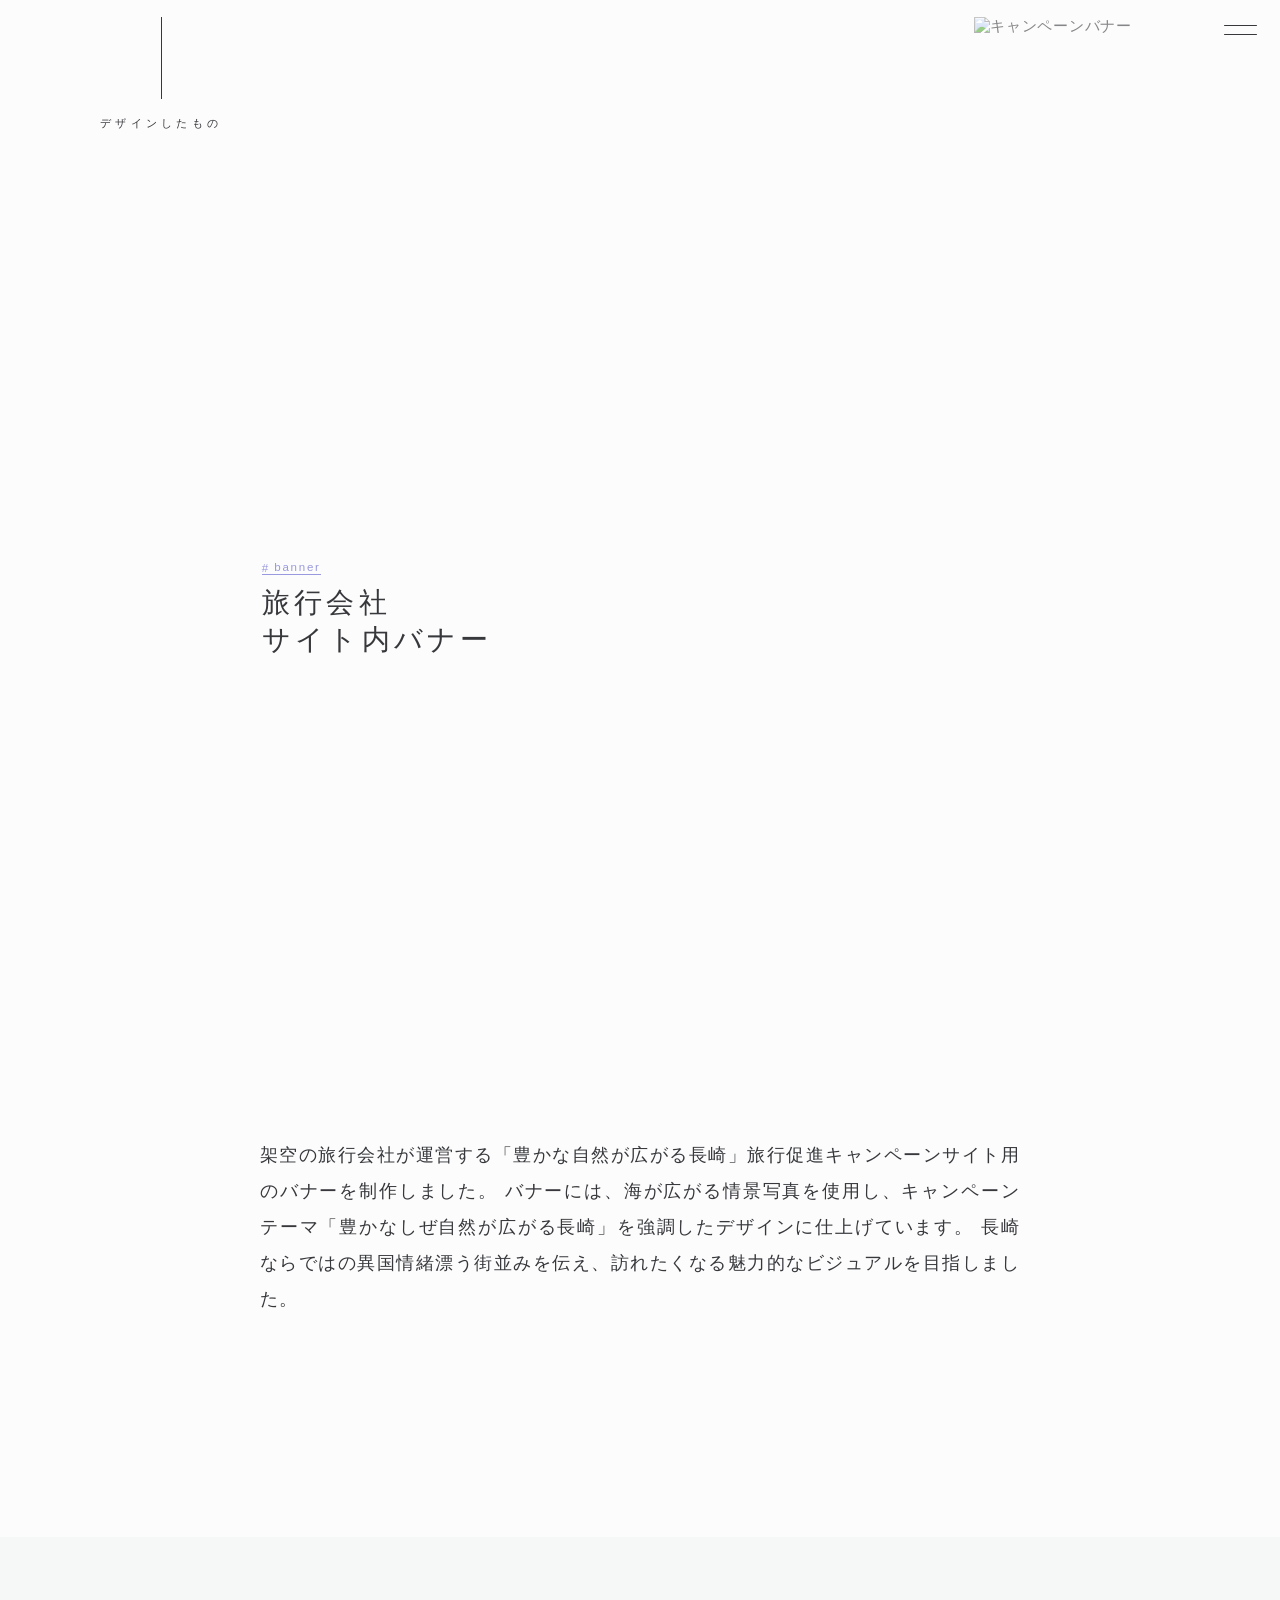
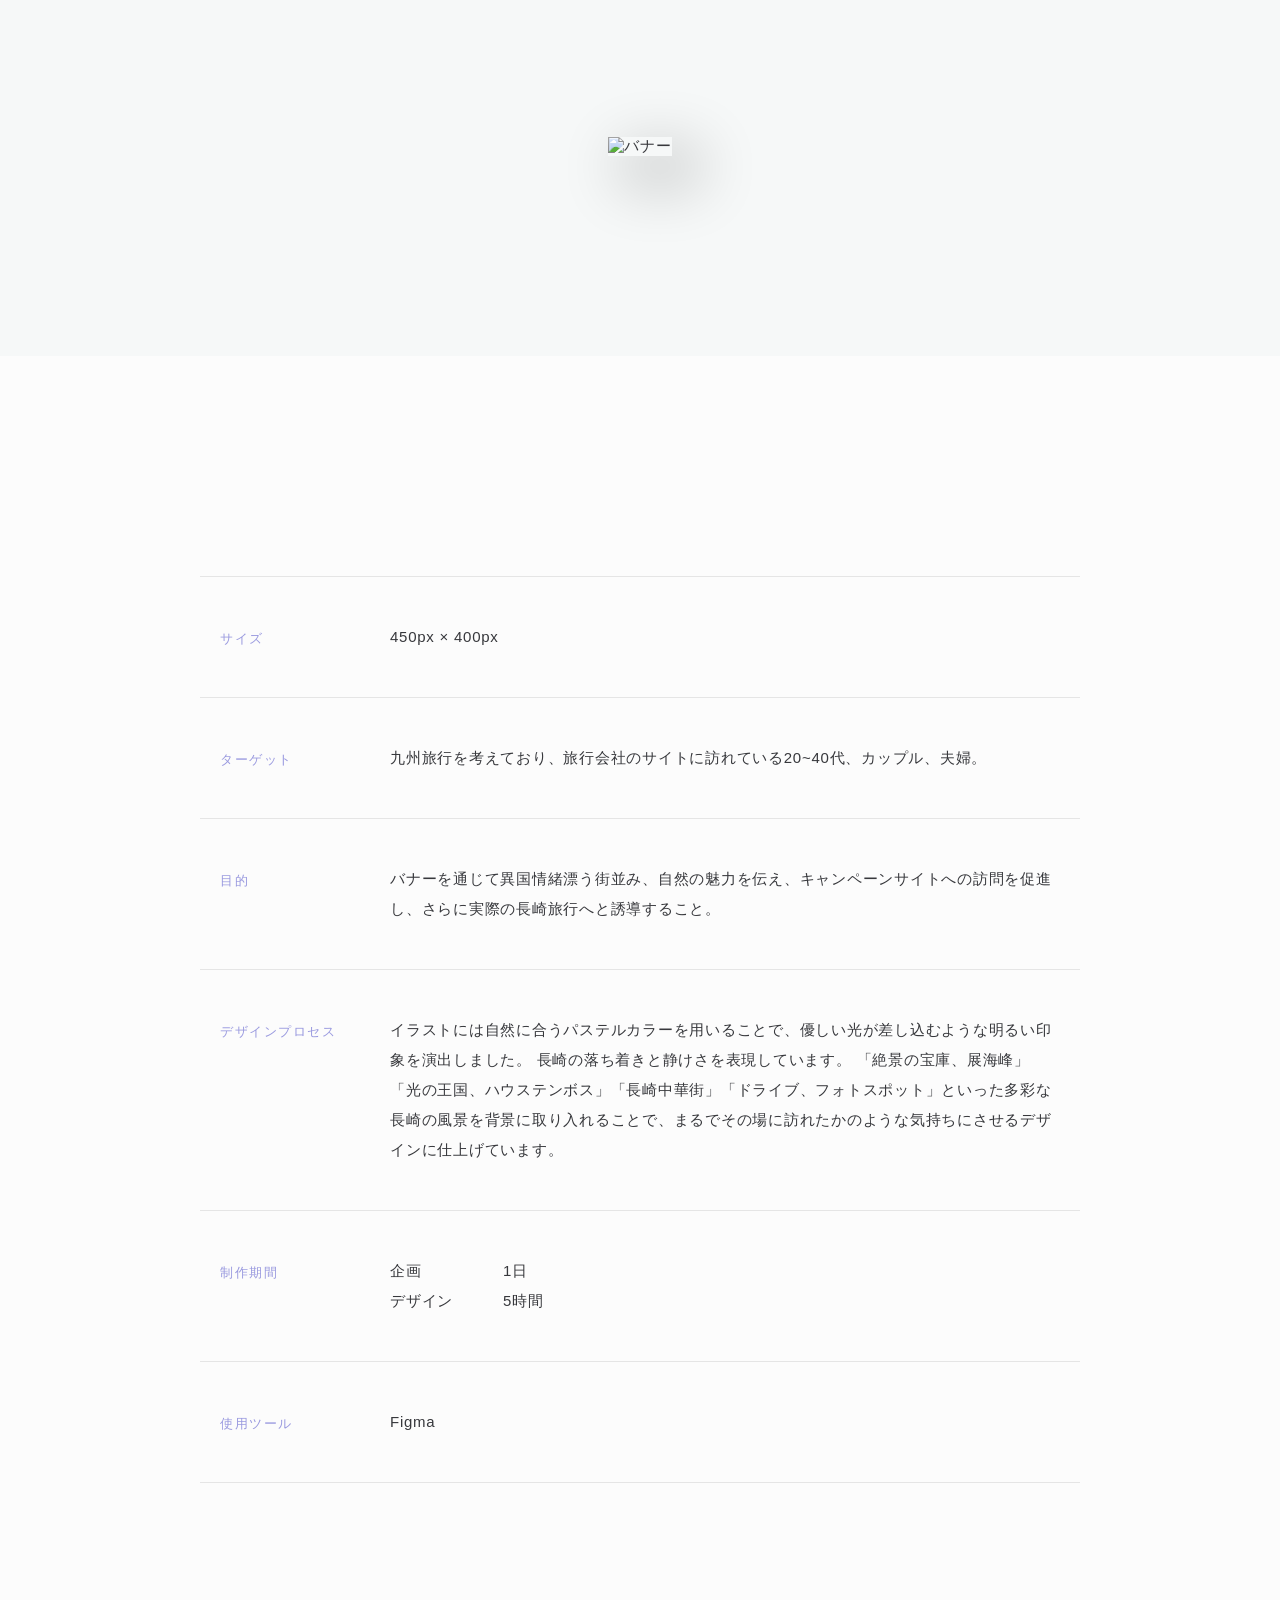
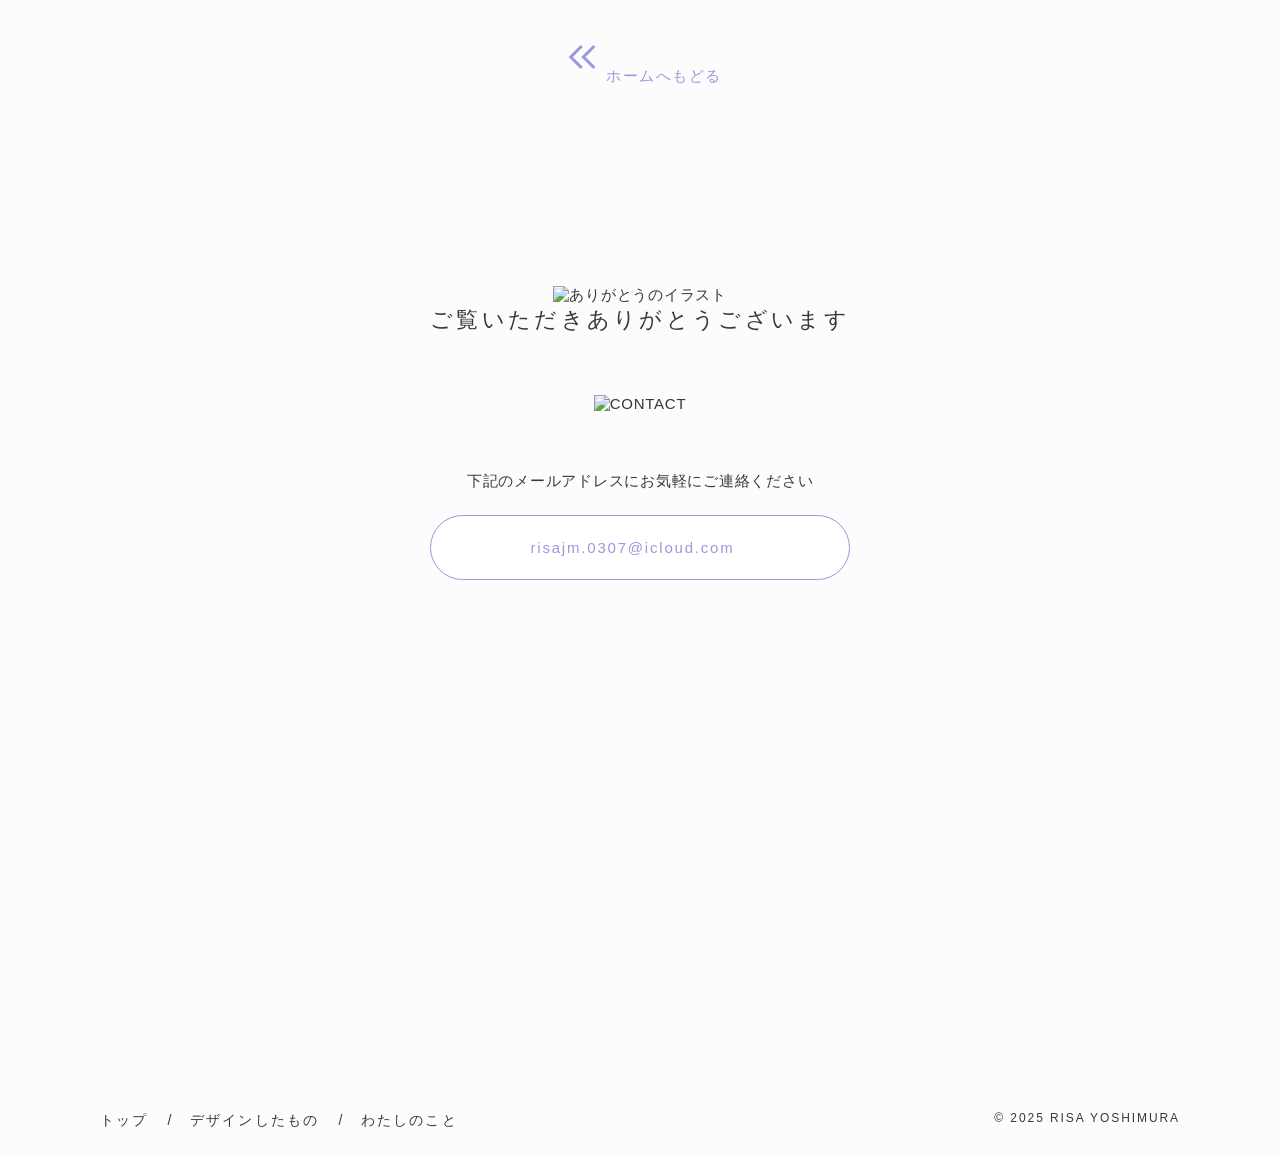
==== commit d846c1d4: "Add files via upload" ====
--- a/index.html
+++ b/index.html
@@ -1,106 +1,178 @@
 <!DOCTYPE html>
 <html lang="ja">
+
 <head>
   <meta charset="UTF-8">
   <meta name="viewport" content="width=device-width, initial-scale=1.0">
-  <title>ECサイトを作ってみよう</title>
+  <title>Risa's Portfolio</title>
+  <link rel="icon" href="img/D4FCACB2-F42C-45B5-B511-0E8DAA22D6E0.jpg">
   <link rel="stylesheet" href="style.css">
+  <link rel="stylesheet" href="common.style.css">
 </head>
+
 <body>
-  <header>
-    <div class="container">
-      <a href="index.html">
-        <h1>
-          <img 
-            src="img/aclogo.png" 
-            alt="DTFNTR"
-            width="118"
-            height="48">
-        </h1>
-      </a>
-      <form action="">
-        <input type="text" name="" id="">
-        <button><i class="bi bi-search"></i></button>
-      </form>
-      <nav>
-        <ul>
-          <li>
-            <a href="#">
-              <i class="bi bi-person-circle"></i>
-              ログイン
-            </a>
-          </li>
-          <li>
-            <a href="#">
-              <i class="bi bi-cart4"></i>
-              カート
-            </a>
-          </li>
-        </ul>
-      </nav>
+  <div class="body-wrapper">
+    <div id="cursor" class="cursor">
+      <div class="top__bg-wrapper">
+        <img class="image-01" src="" alt="">
+        <img class="image-02" src="assets/images/top/bg-yellow.png" alt="">
+        <img class="image-03 " src="assets/images/top/bg-blue.png" alt="">
+        <img class="image-04" src="assets/images/top/bg-yellow.png" alt="">
+      </div>
     </div>
-  </header>
-<!--追加課題-->
-  <section class="hero">
-    <img src="img/hero1.png" alt="素敵なソファ" class="current">
-    <img src="img/hero2.png" alt="素敵な黒いチェア" >
-    <img src="img/hero3.png" alt="素敵な2つのチェア">
-  </section>
-<!--追加課題--> 
+    <header class="header">
+      <div class="base p-head">
+        <a id="sp-hamburger">
+          <div class="icon">
+            <span></span>
+            <span></span>
+            <span></span>
+          </div>
+        </a>
+        <nav class="sp-nav">
+          <ul>
+            <li><a id="nav-link-1" href="">ホーム</a><span>home</span></li>
+            <li><a id="nav-link-2" href="">デザインしたもの</a><span>works</span></li>
+            <li><a id="nav-link-3" href="file:///Users/yoshimurarisa/Desktop/Portfolio/Portfolio%3Aabout/index.html">わたしのこと</a><span>about</span></li>
+          </ul>
+        </nav>
+      </div>
+    </header>
+    <main>
+      <section class="top">
+        <span class="soushoku01"></span><span class="soushoku02"></span>
+        <span class="soushoku03"></span><span class="soushoku04"></span>
+        <div class="works-title">
+          <h2>デザインしたもの</h2>
+        </div>
+        <div class="top__wrapper">
+          <div class="top__text">
+            <a href=""><span>banner</span></a>
+            <h1 class="nicori-h1">旅行会社<br class="pc">サイト内バナー</h1>
+          </div>
+          <div class="top__image">
+            <img class="top__image-pic" src="img/IMG_2415 2.jpeg" alt="キャンペーンバナー">
+          </div>
+        </div>
+        <div class="top__post-description">
+          <p class="top__post-description-p fadeUpTrigger">
+            架空の旅行会社が運営する「豊かな自然が広がる長崎」旅行促進キャンペーンサイト用のバナーを制作しました。
+            バナーには、海が広がる情景写真を使用し、キャンペーンテーマ「豊かなしぜ自然が広がる長崎」を強調したデザインに仕上げています。
+            長崎ならではの異国情緒漂う街並みを伝え、訪れたくなる魅力的なビジュアルを目指しました。
+          </p>
+        </div>
+      </section>
+      <div class="fullsize-pc-image">
+        <div class="fullsize-pc-image__wrapper">
+          <div class="fullsize-pc-image__img fadeUpTrigger">
+            <img src="img/nagasaki:banner.png" alt="バナー">
+          </div>
+        </div>
+      </div>
+      <section class="post-information">
+        <div class="post-information__wrapper">
+          <ul>
+            <li class="ul fadeUpTrigger">
+              <h3>サイズ</h3>
+              <p>450px × 400px</p>
+            </li>
+            <li class="ul fadeUpTrigger">
+              <h3>ターゲット</h3>
+              <p>九州旅行を考えており、旅行会社のサイトに訪れている20~40代、カップル、夫婦。</p>
+            </li>
+            <li class="ul fadeUpTrigger">
+              <h3>目的</h3>
+              <p>バナーを通じて異国情緒漂う街並み、自然の魅力を伝え、キャンペーンサイトへの訪問を促進し、さらに実際の長崎旅行へと誘導すること。
+              </p>
+            </li>
+            <li class="ul fadeUpTrigger">
+              <h3>デザインプロセス</h3>
+              <p>イラストには自然に合うパステルカラーを用いることで、優しい光が差し込むような明るい印象を演出しました。
+                長崎の落ち着きと静けさを表現しています。
+                「絶景の宝庫、展海峰」「光の王国、ハウステンボス」「長崎中華街」「ドライブ、フォトスポット」といった多彩な長崎の風景を背景に取り入れることで、まるでその場に訪れたかのような気持ちにさせるデザインに仕上げています。
+              </p>
+            </li>
+            <li class="ul fadeUpTrigger">
+              <h3>制作期間</h3>
+              <div class="production-period">
+                <ul>
+                  <li>
+                    <p>企画</p>
+                  </li>
+                  <li>
+                    <p>デザイン</p>
+                  </li>
+                </ul>
+                <ul>
+                  <li>
+                    <p>1日</p>
+                  </li>
+                  <li>
+                    <p>5時間</p>
+                  </li>
+                </ul>
+              </div>
+            </li>
+            <li class="ul fadeUpTrigger">
+              <h3>使用ツール</h3>
+              <p>Figma</p>
+            </li>
+          </ul>
+        </div>
+      </section>
+      <div class="btn__wrapper">
+        <p class="btn-text02"><a href=""><svg xmlns="http://www.w3.org/2000/svg" height="48px" viewBox="0 -960 960 960" width="48px" fill="#9999df"><path d="M453-241 213-481l240-240 42 42-198 198 198 198-42 42Zm253 0L466-481l240-240 42 42-198 198 198 198-42 42Z"/></svg>ホームへもどる</a></p>
+      </div>
+    </main>
+    <footer>
+      <div id="contact" class="footer__contact">
+        <div class="contact__content-wrapper">
+          <img class="contact-illust" src="img/59182E71-32D3-42A9-9B1D-C6D7352BFD16.png" alt="ありがとうのイラスト">
+          <p class="contact__thanks-message">ご覧いただきありがとうございます</p>
+          <img class="contact-text-image" src="img/IMG_2435.PNG" alt="CONTACT">
+          <div class="contact__mail">
+            <span>下記のメールアドレスにお気軽にご連絡ください</span>
+            <div>
+              <a class="mail-btn" href="mailto:peche.toitoitoi&#64;gmail.com">risajm.0307@icloud.com</a>
+            </div>
+          </div>
+        </div>
+        <p id="page-top"><a href="#"><img src="assets/images/common/page-top.svg" alt="ページトップへ"></a></p>
+      </div>
+      <div class="footer__content-wrapper">
+        <nav id="footer-nav">
+          <ul>
+            <li class="footer__list01"><a href="">トップ</a></li>
+            <li class="footer__list01"><a href="">デザインしたもの</a></li>
+            <li class="footer__list02"><a href="file:///Users/yoshimurarisa/Desktop/Portfolio/Portfolio%3Aabout/index.html">わたしのこと</a></li>
+          </ul>
+        </nav>
+        <small>&copy; 2025 RISA YOSHIMURA</small>
+      </div>
+    </footer>
+    <script src="https://code.jquery.com/jquery-3.4.1.min.js"
+      integrity="sha256-CSXorXvZcTkaix6Yvo6HppcZGetbYMGWSFlBw8HfCJo=" crossorigin="anonymous"></script>
+    <script>
+      APNG.ifNeeded().then(function () {
+        var images = document.querySelectorAll(".apng-image");
+        for (var i = 0; i < images.length; i++) APNG.animateImage(images[i]);
+      });
+    </script>
+    <script>
+      $(document).ready(function () {
+        $('#sp-hamburger').on('click', function () {
+          $(this).find('.icon').toggleClass('open');
+          $('.sp-nav').slideToggle();
+        });
 
-  <section class="products">
-    <div class="container">
-      <h1>OUR ITEMS</h1>
-      <ul>
-        <li>
-          <a href="#">
-            <img src="img/hero1.png" alt="素敵な家具">
-            <h2>素敵な家具</h2>
-            <p>20,000円</p>
-          </a>
-        </li>
-        <li>
-          <a href="#">
-            <img src="img/hero2.png" alt="素敵な家具">
-            <h2>素敵な家具</h2>
-            <p>20,000円</p>
-          </a>
-        </li>
-        <li>
-          <a href="#">
-            <img src="img/hero3.png" alt="素敵な家具">
-            <h2>素敵な家具</h2>
-            <p>20,000円</p>
-          </a>
-        </li>
-        <li>
-          <a href="#">
-            <img src="img/hero3.png" alt="素敵な家具">
-            <h2>素敵な家具</h2>
-            <p>20,000円</p>
-          </a>
-        </li>
-        <li>
-          <a href="#">
-            <img src="img/hero1.png" alt="素敵な家具">
-            <h2>素敵な家具</h2>
-            <p>20,000円</p>
-          </a>
-        </li>
-      </ul>
-      <a href="#" class="more">もっと見る</a>
-    </div>
-  </section>
+        $('[id^="nav-link-"]').on('click', function () {
+          $('.icon').toggleClass('open');
+          $('.sp-nav').slideToggle();
+        });
+      });
+    </script>
+    <script src="assets/js/common.js"></script>
+  </div>
+</body>
 
-  <footer>
-    <div class="container">
-      <small>(c) Mtech.com</small>
-      <ul>
-        <li><a href="#"><i class="bi bi-twitter"></i></a></li>
-        <li><a href="#"><i class="bi bi-instagram"></i></a></li>
-      </ul>
-    </div>
-  </footer>
-
-</body>
 </html>
--- a/style.css
+++ b/style.css
@@ -1,200 +1,1096 @@
-@charset "utf-8";
-/* common */
-
-body {
-  margin: 0;
-  font-family: Arial, Helvetica, sans-serif;
-}
-
-h1,
-h2 {
-  margin: 0;
-  font-weight: normal;
-}
-
-p {
-  margin: 0;
-}
-
-img {
-  vertical-align: bottom;
-}
-
-.container {
-  margin: 0 16px;
-  width: 50%;
-}
-
-ul {
-  list-style: none;
+@charset "UTF-8";
+
+* {
   margin: 0;
   padding: 0;
 }
 
-a {
-  text-decoration: none;
-  color: inherit;
-  transition: opacity .3s;
-}
-
-a:hover {
-  opacity: .5;
-}
-
-
-
-header {
-  padding: 8px 0;
-}
-
-header .container {
+/* CSS Document */
+
+#header-nav {
+  display: none;
+}
+
+.top {
+  overflow: hidden;
+  position: relative;
+}
+
+.soushoku01 {
+  content: "";
+  position: absolute;
+  background-image: url(img/BFFCC6CB-pink.png);
+  background-repeat: no-repeat;
+  background-size: cover;
+  bottom: 1120px;
+  left: 60px;
+  width: 18%;
+  aspect-ratio: 1/1;
+  z-index: 0;
+}
+
+.soushoku02 {
+  content: "";
+  position: absolute;
+  background-image: url(img/D3A68EE5-blue.png);
+  background-repeat: no-repeat;
+  background-size: cover;
+  bottom: 1350px;
+  left: 0px;
+  width: 12%;
+  aspect-ratio: 1/1;
+  z-index: -1;
+}
+
+.soushoku03 {
+  content: "";
+  position: absolute;
+  background-image: url(img/BFFCC6CB-pink.png);
+  background-repeat: no-repeat;
+  background-size: cover;
+  top: 370px;
+  right: -150px;
+  width: 18%;
+  aspect-ratio: 1/1;
+  z-index: -1;
+}
+
+.soushoku04 {
+  content: "";
+  position: absolute;
+  background-image: url(img/D3A68EE5-blue.png);
+  background-repeat: no-repeat;
+  background-size: cover;
+  top: 300px;
+  right: 70px;
+  width: 12%;
+  aspect-ratio: 1/1;
+  z-index: -2;
+}
+
+@media screen and (max-width: 767px) {
+
+  .pc {
+    display: none;
+  }
+
+  .soushoku01 {
+    display: none;
+  }
+
+  .soushoku02 {
+    bottom: 30px;
+    left: -40px;
+    width: 32%;
+  }
+
+  .soushoku03 {
+    top: 480px;
+    right: -60px;
+    width: 42%;
+  }
+
+  .soushoku04 {
+    display: none;
+  }
+}
+
+.works-title {
+  position: absolute;
+  top: 100px;
+  left: 100px;
+  opacity: 0;
+  animation: fadeIn 1s ease forwards 0.6s;
+  /* works-titleのアニメーション、2.7秒後に開始 */
+}
+
+.works-title h2 {
+  /* writing-mode: vertical-rl; */
+  font-size: 0.8333333333333334vw;
+  font-weight: 500;
+  letter-spacing: 0.4em;
+}
+
+.works-title h2::before {
+  position: absolute;
+  content: "";
+  width: 0.8px;
+  height: 82px;
+  background-color: #37383C;
+  top: -100px;
+  left: 50%;
+  transition: all .4s;
+}
+
+.top__wrapper {
+  position: relative;
+  height: 100vh;
+  max-width: 76.8611vw;
+  margin: 0 auto;
+}
+
+.top__text {
+  position: absolute;
+  top: 60%;
+  right: 65%;
+  z-index: 2;
+  opacity: 0;
+  animation: fadeIn 1s ease forwards 0.3s;
+  /* テキストのアニメーション、1.7秒後に開始 */
+}
+
+.top__text a {
+  transition: all 0.4s;
+}
+
+.top__text a:hover {
+  opacity: 0.6;
+}
+
+.top__image {
+  position: absolute;
+  right: 0%;
+}
+
+/* aomugi */
+
+.aomugi-h1 {
+  font-size: 2.6389vw;
+  font-weight: 500;
+  letter-spacing: 0.18em;
+  padding-top: 0.78125vw;
+}
+
+/* nicori */
+
+.nicori-h1 {
+  font-size: 2.2vw;
+  font-weight: 500;
+  letter-spacing: 0.15em;
+  padding-top: 0.78125vw;
+  line-height: 1.3em;
+}
+
+
+.top__text span {
+  color: #9999df;
+  font-size: 0.9027vw;
+  font-family: "Albert Sans", sans-serif;
+  letter-spacing: 0.15em;
+  display: inline-block;
+  position: relative;
+  padding-left: 0.9722vw;
+  border-bottom: solid 1px #9999df;
+  padding-bottom: 0.10416666666666667vw;
+  font-weight: 300;
+}
+
+.top__text span::before {
+  content: "#";
+  position: absolute;
+  top: 1px;
+  left: 0;
+  width: auto;
+  height: 26px;
+}
+
+.top__image-pic {
+  /* aspect-ratio: 1/1;
+  height: 100vh; */
+  width: 70%;
+  height: 900px;
+  object-fit: cover;
+  opacity: .3;
+  animation: blurIn 1.5s ease forwards;
+  /* 画像のアニメーション */
+}
+
+.top__post-description {
+  max-width: 800px;
+  margin: 0 auto;
+  padding: 220px 20px 220px;
+}
+
+.top__post-description-p {
+  line-height: 2em;
+  text-align: justify;
+  font-size: 18px;
+  padding-bottom: 0px;
+  letter-spacing: 0.08em;
+}
+
+/* 画像がぼやけた状態から始まり、クリアになるアニメーション */
+@keyframes blurIn {
+  0% {
+    filter: blur(10px);
+    opacity: 0;
+  }
+
+  100% {
+    filter: blur(0);
+    opacity: .6;
+  }
+}
+
+/* テキストがふわっと出現するアニメーション */
+@keyframes fadeIn {
+  0% {
+    opacity: 0;
+    transform: translateY(20px);
+  }
+
+  100% {
+    opacity: 1;
+    transform: translateY(0);
+  }
+}
+
+
+@media screen and (max-width: 959px) {
+
+  .works-title,
+  .top__wrapper,
+  .top__text,
+  .top__image {
+    position: static;
+  }
+}
+
+@media screen and (max-width:959px) {
+
+  .works-title {
+    display: none;
+  }
+
+  .top {
+    padding-top: 110px
+  }
+
+  .top__wrapper {
+    max-width: 700px;
+    margin: 0 auto;
+    height: auto;
+    display: flex;
+    flex-direction: column-reverse;
+  }
+
+  .top__image-pic {
+    opacity: .3;
+    height: auto;
+  }
+
+  .top__text {
+    padding: 80px 38px 35px;
+  }
+
+  .top__text h1 {
+    font-size: 20px;
+    padding-top: 8px;
+  }
+
+  .top__text span {
+    font-size: 12px;
+    padding-left: 15px;
+  }
+
+  .top__post-description {
+    max-width: 700px;
+    margin: 0 auto;
+    padding: 0 38px 80px;
+  }
+
+  .top__post-description-p {
+    font-size: 13px;
+    width: auto;
+    line-height: 2em;
+    padding-bottom: 0px;
+    margin-bottom: 0;
+    text-align: justify;
+  }
+
+}
+
+
+.big-btn {
+  line-height: 100px;
+  height: 100px;
+  display: inline-block;
+  padding-right: 90px;
+}
+
+.btn-text02 {
+  color: #9999df;
+  font-size: 15px;
+  letter-spacing: 0.1em;
+  font-weight: 500;
+  text-align: center;
+  padding: 150px;
+}
+
+.js_piechart {
+  position: relative;
+  width: 100px;
+  height: 100px;
+  vertical-align: middle;
+  display: inline-block;
+}
+
+.pie_chart {
+  position: absolute;
+  top: 0;
+  left: 0;
+  width: 100%;
+  height: 100%;
+}
+
+.pie_chart circle {
+  fill: transparent;
+  stroke-width: 1px;
+  stroke-linecap: round;
+  transform: rotate(-90deg);
+  transform-origin: center;
+}
+
+.pie_chart.bg circle {
+  stroke: #dddddd;
+}
+
+.pie_chart.fg {
+  z-index: 1;
+}
+
+.pie_chart.fg circle {
+  stroke: #dddddd;
+  stroke-dasharray: 0;
+  transition: stroke 0.3s;
+}
+
+.js_piechart.hovered .pie_chart.fg circle {
+  animation: circleAnimation 2s ease forwards;
+  stroke: #9999df;
+}
+
+@keyframes circleAnimation {
+  0% {
+    stroke-dasharray: 0 100;
+    stroke-dashoffset: 0;
+  }
+
+  100% {
+    stroke-dasharray: 100 0;
+    stroke-dashoffset: 0;
+  }
+}
+
+.js_piechart {
+  position: relative;
+}
+
+.js_piechart::before {
+  content: "";
+  background: url(../images/top/btn-yazirushi.svg) no-repeat;
+  width: 30px;
+  height: 24px;
+  position: absolute;
+  top: 39px;
+  left: 35px;
+  transform: scale(-1, 1);
+}
+
+.js_piechart--custom::before {
+  content: "";
+  background: url(../images/common/link-btn.svg) no-repeat;
+  width: 28px;
+  height: 28px;
+  position: absolute;
+  top: 36px;
+  left: 38px;
+  transform: none;
+}
+
+@media screen and (max-width:960px) {
+
+  .js_piechart {
+    width: 65px;
+    height: 65px;
+  }
+
+  .big-btn {
+    line-height: 65px;
+    /* ボタンの高さに合わせて調整 */
+    height: 65px;
+    /* ボタンの高さを65pxに変更 */
+    padding-right: 0px;
+  }
+
+  .js_piechart::before {
+    width: 20px;
+    height: 16px;
+    top: 26px;
+    left: 23px;
+  }
+
+  .js_piechart--custom::before {
+    width: 20px;
+    height: 20px;
+    top: 22px;
+    left: 24px;
+  }
+
+  a .btn-text02 {
+    font-size: 13px;
+    width: 200px;
+    padding-left: 82px;
+  }
+
+}
+
+.post-information__wrapper {
+  padding-inline: 20px;
+  max-width: 920px;
+  margin: 0 auto;
+  padding-top: 220px;
+}
+
+.post-information__wrapper ul li {
   display: flex;
-  justify-content: space-between;
-  align-items: center;
-}
-
-header ul {
+  justify-content: flex-start;
+  padding: 45px 20px;
+  border-top: solid 1px #E5E5E5;
+}
+
+.post-information__wrapper ul li:last-child {
+  border-bottom: solid 1px #E5E5E5;
+}
+
+.post-information__wrapper ul li h3 {
+  width: 120px;
+  font-size: 13px;
+  color: #9999df;
+  letter-spacing: 0.12em;
+  font-weight: 500;
+  padding-top: 8px;
+}
+
+.post-information__wrapper ul li p {
+  padding-left: 50px;
+  line-height: 2em;
+  font-size: 15px;
+  flex: 1;
+}
+
+div.production-period {
   display: flex;
 }
 
-header li a {
+div.production-period ul li {
+  padding: 0;
+  border-top: none;
+}
+
+div.production-period ul li:last-child {
+  border-bottom: none;
+}
+
+@media screen and (max-width: 960px) {
+
+  .post-information__wrapper {
+    padding-inline: 38px;
+    max-width: 700px;
+    margin: 0 auto;
+    padding-top: 80px;
+  }
+
+  .post-information__wrapper ul li {
+    display: flex;
+    flex-direction: column;
+    justify-content: normal;
+    padding: 32px 0px;
+  }
+
+  .post-information__wrapper ul li h3 {
+    font-size: 11.5px;
+    letter-spacing: 0.12em;
+    font-weight: 500;
+    padding-top: 0px;
+    padding-bottom: 20px;
+  }
+
+  .post-information__wrapper ul li p {
+    padding-left: 0px;
+    line-height: 1.8em;
+    font-size: 13px;
+    flex: 1;
+    text-align: justify;
+  }
+
+  div.production-period {
+    justify-content: space-between;
+  }
+}
+
+
+.fullsize-sp-image {
+  background-color: #EBEFEF;
+  padding: 200px 0;
+  text-align: center;
+  overflow: hidden;
+
+  background-image: linear-gradient(0deg, transparent calc(100% - 1px), #fcfcfc calc(100% - 1px)),
+    linear-gradient(90deg, transparent calc(100% - 1px), #fcfcfc calc(100% - 1px));
+  background-size: 16px 16px;
+  background-repeat: repeat;
+  background-position: center center;
+}
+
+.fullsize-sp-image__wrapper {
+  display: inline-block;
+}
+
+.fullsize-pc-image {
+  background-color: #F6F8F8;
+  text-align: center;
+  padding-inline: 80px;
+}
+
+.fullsize-pc-image__wrapper {
+  max-width: 1180px;
+  margin: 0 auto;
+  padding: 200px 40px;
+  position: relative;
+  display: inline-block;
+}
+
+.fullsize-pc-image__wrapper img {
+  width: 100%;
+}
+
+.fullsize-pc-image__img {
+  height: auto;
+  max-width: 450px;
+  box-shadow: 20px 20px 60px 10px rgba(0, 0, 0, 0.2);
+  /* display: flex;
+    justify-content: center;
+    gap: 30px; */
+}
+
+
+.pc-scroll {
+  overflow: hidden;
+  width: 65vw;
+  max-width: 1200px;
+  margin: 0 auto;
+}
+
+.pc-scroll ul {
+  padding: 0;
+  margin: 0;
+  list-style: none;
+}
+
+.pc-scroll li {
+  width: 100%;
+}
+
+.pc-scroll img {
+  width: 100%;
+  display: block;
+}
+
+.sp-scroll {
   display: flex;
-  flex-direction: column;/*imgの下に文字がいく*/
-  font-size: 12px;
+  flex-direction: row;
+  flex-wrap: wrap;
+  justify-content: center;
+  max-width: 1800px;
+}
+
+.sp-scroll ul {
+  padding: 0;
+  margin: 0;
+  list-style: none;
+  border-radius: 20px;
+  border: solid 10px #fff;
+  overflow: hidden;
+  aspect-ratio: 375/667;
+  width: 20vw;
+  overflow-y: scroll;
+  margin: 40px;
+}
+
+.sp-scroll li {
+  width: 100%;
+}
+
+.sp-scroll img {
+  width: 100%;
+  display: block;
+}
+
+.area {
+  position: relative;
+  /* 基準要素にするための設定 */
+}
+
+@media screen and (max-width: 959px) {
+
+  .fullsize-sp-image {
+    padding: 80px 0;
+  }
+
+  .fullsize-sp-image__wrapper {
+    display: inline-block;
+  }
+
+  .pc-scroll {
+    border-radius: 5px;
+    width: 82vw;
+    max-width: 100%;
+    margin: 0;
+  }
+
+  .sp-scroll ul {
+    border-radius: 20px;
+    border: solid 6px #fff;
+    overflow: hidden;
+    aspect-ratio: 375/667;
+    overflow-y: scroll;
+    margin: 20px;
+    width: 300px;
+  }
+
+  .fullsize-pc-image {
+    padding-inline: 20px;
+  }
+
+  .fullsize-pc-image__wrapper {
+    max-width: 1180px;
+    margin: 0 auto;
+    padding: 80px 40px;
+  }
+
+  .fullsize-pc-image__wrapper span img {
+    width: 11vw;
+    top: 50%;
+    transform: translateY(-400%);
+    left: 50px;
+  }
+
+}
+
+.next-page {
+  padding: 240px 0;
   text-align: center;
-}
-
-header li a i {
-  font-size: 18px;
-}
-
-header li + li {
-  margin-left: 8px;
-}
-
-header form {
-  display: none;
-}
-
-header input,
-header button {
-  all: unset;
-}
-
-header input {
-  border-bottom: 1px solid rgb(153, 149, 149);
-  padding: 4px;
-  width: 300px;
-}
-
-header button {
-  cursor: pointer;
-}
-
-
-
-.hero{
+  position: relative;
+}
+
+
+.soushoku05 {
+  content: "";
+  position: absolute;
+  background-image: url(img/BFFCC6CB-pink.png);
+  background-repeat: no-repeat;
+  background-size: cover;
+  bottom: -170px;
+  left: 60px;
+  width: 18%;
+  aspect-ratio: 1/1;
+  z-index: 0;
+}
+
+.soushoku06 {
+  content: "";
+  position: absolute;
+  background-image: url(img/D3A68EE5-blue.png);
+  background-repeat: no-repeat;
+  background-size: cover;
+  bottom: 30px;
+  left: 0px;
+  width: 12%;
+  aspect-ratio: 1/1;
+  z-index: -1;
+}
+
+@media screen and (max-width: 767px) {
+
+  .soushoku05 {
+    bottom: -80px;
+    left: auto;
+    right: 0;
+    width: 42%;
+  }
+
+  .soushoku06 {
+    bottom: 30px;
+    left: auto;
+    right: -40px;
+    width: 32%;
+  }
+}
+
+/* kyoto */
+
+.next {
+  position: relative;
+}
+
+.next-illust {
+  position: absolute;
+  width: 80px;
+  height: auto;
+  top: -80px;
+  left: -40px;
+  z-index: 97;
+}
+
+.next-page__wrapper {
+  max-width: 700px;
+  margin: 0 auto;
+  padding-inline: 20px;
+}
+
+.next-page-img {
+  display: inline-block;
+  box-shadow: 20px 20px 60px 10px rgba(0, 0, 0, 0.1);
+  overflow: hidden;
+  transition: transform 0.5s ease-in-out;
+  margin-bottom: 100px;
+  position: relative;
+}
+
+.next-page-img img {
+  width: 700px;
+  height: auto;
+  transition: transform 0.5s ease-in-out;
+}
+
+.next-page-img::before {
+  content: "";
+  display: block;
   width: 100%;
-  height: 400px;
+  height: 100%;
+  position: absolute;
+  z-index: 2;
+  background: #000;
+  /*好みの色に変えてください。*/
+  opacity: 0.1;
+  transition: 0.3s;
+}
+
+.next-page-img:after {
+  content: "Webデザインスクール宣伝バナー";
+  /*好みの文章に変更してください。*/
+  display: block;
+  color: #fff;
+  font-size: 28px;
+  line-height: 48px;
+  width: 400px;
+  text-align: center;
+  position: absolute;
+  top: 50%;
+  left: 50%;
+  transform: translateX(-50%);
+  margin-top: -1em;
+  opacity: 0;
+  z-index: 3;
+  transition: 0.3s;
+  font-weight: 500;
+  letter-spacing: 0.2em;
+}
+
+.next-page-img:hover:before {
+  opacity: 0.5;
+}
+
+.next-page-img:hover:after {
+  opacity: 1;
+  margin-top: -0.5em;
+}
+
+.next-page-img:hover img {
+  transform: scale(1.06);
+}
+
+.btn__wrapper {
+  text-align: left;
+}
+
+
+@media screen and (max-width:960px) {
+
+  .next-illust {
+    width: 35px;
+    top: -35px;
+    left: -20px;
+  }
+
+  .next-page {
+    padding: 80px 0 160px;
+  }
+
+  .next-page__wrapper {
+    max-width: 550px;
+    margin: 0 auto;
+    padding-inline: 38px;
+  }
+
+  .next-page-img img {
+    width: 100%;
+    height: auto;
+    transition: transform 0.5s ease-in-out;
+  }
+
+  .next-page-img {
+    box-shadow: 6px 6px 30px 0px rgba(0, 0, 0, 0.1);
+    margin-bottom: 60px;
+  }
+
+  .next-page-img:after {
+    font-size: 20px;
+  }
+}
+
+
+/* design */
+
+.next-page__wrapper {
+  max-width: 700px;
+  margin: 0 auto;
+  padding-inline: 20px;
+}
+
+.next-page-img-design {
+  display: inline-block;
+  box-shadow: 20px 20px 60px 10px rgba(0, 0, 0, 0.1);
   overflow: hidden;
-}
-.hero img {
+  transition: transform 0.5s ease-in-out;
+  margin-bottom: 100px;
+  position: relative;
+}
+
+.next-page-img-design img {
+  width: 700px;
+  height: auto;
+  transition: transform 0.5s ease-in-out;
+}
+
+.next-page-img-design::before {
+  content: "";
+  display: block;
   width: 100%;
-  height: 400px;
-  object-fit: cover;
-  position: absolute;
+  height: 100%;
+  position: absolute;
+  z-index: 2;
+  background: #000;
+  /*好みの色に変えてください。*/
+  opacity: 0.1;
+  transition: 0.3s;
+}
+
+.next-page-img-design:after {
+  content: "アパレルセールバナー";
+  display: block;
+  color: #fff;
+  font-size: 28px;
+  line-height: 48px;
+  width: 400px;
+  text-align: center;
+  position: absolute;
+  top: 50%;
+  left: 50%;
+  transform: translateX(-50%);
+  margin-top: -1em;
   opacity: 0;
-  transition:opacity 2s;
-  
-}
-.hero img.current{
+  z-index: 3;
+  transition: 0.3s;
+  font-weight: 500;
+  letter-spacing: 0.2em;
+}
+
+.next-page-img-design:hover:before {
+  opacity: 0.5;
+}
+
+.next-page-img-design:hover:after {
   opacity: 1;
-}
-
-
-
-.products {
-  padding: 80px 0;
-}
-
-.products ul {
-  margin-top: 32px;
-  display: flex;
-  flex-wrap: wrap;
-  gap: 16px;
-}
-
-.products li {
-  width: calc((100% - 16px) / 2);
-}
-
-.products li img {
+  margin-top: -0.5em;
+}
+
+.next-page-img-design:hover img {
+  transform: scale(1.06);
+}
+
+.btn__wrapper {
+  text-align: left;
+}
+
+
+@media screen and (max-width:960px) {
+
+  .next-page {
+    padding: 80px 0 160px;
+  }
+
+  .next-page__wrapper {
+    max-width: 550px;
+    margin: 0 auto;
+    padding-inline: 38px;
+  }
+
+  .next-page-img-design img {
+    width: 100%;
+    height: auto;
+    transition: transform 0.5s ease-in-out;
+  }
+
+  .next-page-img-design {
+    box-shadow: 6px 6px 30px 0px rgba(0, 0, 0, 0.1);
+    margin-bottom: 60px;
+  }
+
+  .next-page-img-design:after {
+    font-size: 20px;
+  }
+}
+
+
+/* sale */
+
+.next-page__wrapper {
+  max-width: 700px;
+  margin: 0 auto;
+  padding-inline: 20px;
+}
+
+.next-page-img-sale {
+  display: inline-block;
+  box-shadow: 20px 20px 60px 10px rgba(0, 0, 0, 0.1);
+  overflow: hidden;
+  transition: transform 0.5s ease-in-out;
+  margin-bottom: 100px;
+  position: relative;
+}
+
+.next-page-img-sale img {
+  width: 700px;
+  height: auto;
+  transition: transform 0.5s ease-in-out;
+}
+
+.next-page-img-sale::before {
+  content: "";
+  display: block;
   width: 100%;
-}
-
-.products li h2 {
-  font-size: 16px;
-  margin-top: 8px;
-}
-
-.products li a {
+  height: 100%;
+  position: absolute;
+  z-index: 2;
+  background: #000;
+  /*好みの色に変えてください。*/
+  opacity: 0.1;
+  transition: 0.3s;
+}
+
+.next-page-img-sale:after {
+  content: "エステサロンgemme";
   display: block;
-}
-
-.products .more {
-  display: block;
-  width: 70%;
+  color: #fff;
+  font-size: 28px;
   line-height: 48px;
-  border: 2px solid rgb(74, 72, 72);
+  width: 400px;
   text-align: center;
-  margin: 32px auto 0;
-}
-
-
-footer {
-  background: rgb(97, 91, 91);
-  padding: 16px 0;
-  color: rgb(216, 214, 214);
-}
-
-footer .container {
-  display: flex;
-  justify-content: space-between;
-  align-items: center;
-}
-
-footer small {
-  font-size: 16px;
-}
-
-footer li i {
-  font-size: 24px;
-}
-
-footer ul {
-  display: flex;
-}
-
-footer li + li {
-  margin-left: 8px;
-}
-
-
-@media (min-width: 600px) {
-  .products li {
-    width: calc((100% - 32px) / 3);
-  }
-}
-
-
-@media (min-width: 800px) {
-  .container {
-    width: calc(100% - 32px);
+  position: absolute;
+  top: 50%;
+  left: 50%;
+  transform: translateX(-50%);
+  margin-top: -1em;
+  opacity: 0;
+  z-index: 3;
+  transition: 0.3s;
+  font-weight: 500;
+  letter-spacing: 0.2em;
+}
+
+.next-page-img-sale:hover:before {
+  opacity: 0.5;
+}
+
+.next-page-img-sale:hover:after {
+  opacity: 1;
+  margin-top: -0.5em;
+}
+
+.next-page-img-sale:hover img {
+  transform: scale(1.06);
+}
+
+.btn__wrapper {
+  text-align: left;
+}
+
+
+@media screen and (max-width:960px) {
+
+  .next-page {
+    padding: 80px 0 160px;
+  }
+
+  .next-page__wrapper {
+    max-width: 550px;
     margin: 0 auto;
-    max-width: 800px;
-  }
-
-  header form {
-    display: block;
-  }
+    padding-inline: 38px;
+  }
+
+  .next-page-img-sale img {
+    width: 100%;
+    height: auto;
+    transition: transform 0.5s ease-in-out;
+  }
+
+  .next-page-img-sale {
+    box-shadow: 6px 6px 30px 0px rgba(0, 0, 0, 0.1);
+    margin-bottom: 60px;
+  }
+
+  .next-page-img-sale:after {
+    font-size: 20px;
+  }
+}
+
+@media screen and (min-width:768px) and (max-width:959px) {
+
+  .top {
+    padding-top: 160px;
+  }
+
+  .soushoku02,
+  .soushoku01 {
+    display: none;
+  }
+
+  .soushoku05 {
+    bottom: -70px;
+  }
+
+  .top__image-pic {
+    width: 500px;
+    margin-left: 70px;
+  }
+
+  .top__post-description {
+    max-width: 640px;
+  }
+
+  .top__wrapper {
+    max-width: 640px;
+  }
+
+  .soushoku04 {
+    top: 150px;
+  }
+
+  .soushoku03 {
+    top: 70px;
+    right: -10px;
+  }
+
 }
--- a/common.style.css
+++ b/common.style.css
@@ -0,0 +1,805 @@
+@charset "UTF-8";
+/* CSS Document */
+
+html {
+  font-size: 62.5%;
+  /* 16px * 62.5% = 10px */
+  width: 100%;
+}
+
+html {
+  scroll-snap-type: y proximity;
+  scroll-padding-top: 120px;
+}
+
+*,
+*::before,
+*::after {
+  box-sizing: border-box;
+}
+
+img {
+  vertical-align: bottom;
+}
+
+ul {
+  list-style: none;
+}
+
+body {
+  font-family: "YakuHanJP_Narrow", "Zen Kaku Gothic New", sans-serif;
+  color: #37383C;
+  background-color: #fcfcfc;
+  font-size: 15px;
+  letter-spacing: 0.05em;
+}
+
+a {
+  text-decoration: none;
+  color: inherit;
+}
+
+.body-wrapper {
+  overflow: hidden;
+}
+
+
+
+
+header #header-nav {
+  display: none;
+}
+
+
+.header {
+  width: 100%;
+  height: 80px;
+  position: fixed;
+  top: 0;
+  z-index: 99;
+}
+
+#sp-hamburger {
+  background-color: transparent;
+  position: absolute;
+  top: 1vw;
+  right: 1vw;
+  height: 2.604166666666667vw;
+  width: 4.166666666666666vw;
+  z-index: 100;
+  transition-duration: 0.6s;
+  transition-property: all;
+  transition-timing-function: ease;
+}
+
+#sp-hamburger.OpacityOn {
+  opacity: 0;
+}
+
+#sp-hamburger.OpacityOff {
+  opacity: 1;
+}
+
+#sp-hamburger .icon span {
+  position: absolute;
+  left: 0.78125vw;
+  width: 2.6vw;
+  height: 1px;
+  background-color: #37383C;
+  border-radius: 0.4166666666666667vw;
+  transition: ease 0.75s;
+}
+
+#sp-hamburger .icon span:nth-of-type(1) {
+  top: 0.9375vw;
+}
+
+#sp-hamburger .icon span:nth-of-type(2) {
+  display: none;
+}
+
+#sp-hamburger .icon span:nth-of-type(3) {
+  bottom: 0.8333333333333334vw;
+}
+
+#sp-hamburger .open span:nth-of-type(1) {
+  top: 1.4583333333333333vw;
+  transform: rotate(30deg);
+  background-color: #9999df;
+}
+
+#sp-hamburger .open span:nth-of-type(2) {
+  opacity: 0;
+}
+
+#sp-hamburger .open span:nth-of-type(3) {
+  top: 1.4583333333333333vw;
+  transform: rotate(-30deg);
+  background-color: #9999df;
+}
+
+.sp-nav {
+  display: none;
+  z-index: 99;
+  position: absolute;
+  top: 0;
+  right: 0;
+  width: 13.5vw;
+  background: #fcfcfc;
+  box-shadow: -0.26041666666666663vw 0.26041666666666663vw 2.0833333vw 0px #dddddd;
+  border-radius: 0 0 0 1.5625vw;
+  text-align: center;
+}
+
+.sp-nav ul {
+  display: flex;
+  flex-direction: column;
+  justify-content: center;
+  align-items: center;
+  list-style: none;
+  height: 50svh;
+  padding-inline: 2.083333333333333vw;
+  padding-top: 5vw;
+  gap: 1.2vw;
+}
+
+.sp-nav li {
+  padding: 1.0416666666666665vw;
+  padding-top: 0;
+  font-size: 0.7vw;
+  text-align: center;
+  letter-spacing: 0.1rem;
+  position: relative;
+  width: 100%;
+}
+
+.sp-nav a {
+  color: #37383C;
+  transition: all 0.4s;
+}
+
+.sp-nav a:hover {
+  color: #9999df;
+}
+
+.sp-nav li span {
+  content: "";
+  color: #9999df;
+  font-size: 0.5208333333333333vw;
+  font-family: "Albert Sans", sans-serif;
+  letter-spacing: 0.15em;
+  font-weight: 300;
+  position: absolute;
+  bottom: 0.2vw;
+  left: 50%;
+  transform: translateX(-50%);
+}
+
+.nav-illust {
+  width: 50%;
+  position: absolute;
+  bottom: 0.5208333333333333vw;
+  left: 50%;
+  transform: translateX(-50%);
+}
+
+
+
+@media screen and (max-width: 959px) {
+
+  #sp-hamburger.OpacityOn {
+    opacity: 1;
+  }
+
+  .nav-illust {
+    display: none;
+    width: 37.333333333333336vw;
+    position: absolute;
+    bottom: 2.666666666666667vw;
+    right: 2.666666666666667vw;
+    left: auto;
+    transform: none;
+  }
+
+  #sp-hamburger {
+    right: 2.666666666666667vw;
+    top: 1.3333333333333335vw;
+    height: 16vw;
+    width: 16vw;
+    z-index: 100;
+  }
+
+  .sp-nav {
+    top: 0;
+    right: 0;
+    width: 100%;
+    background: #F6F8F8;
+    box-shadow: none;
+    border-radius: 0;
+  }
+
+  .sp-nav ul {
+    height: 100svh;
+    padding: 40px;
+    gap: 8vw;
+  }
+
+  .sp-nav li {
+    padding: 5.333333333333334vw;
+    padding-top: 0;
+    font-size: 3.733333333333334vw;
+    text-align: center;
+    letter-spacing: 0.1rem;
+  }
+
+  #sp-hamburger .icon span {
+    position: absolute;
+    left: 4vw;
+    width: 8vw;
+    height: 1px;
+    background-color: #37383C;
+    border-radius: 2.1333333333333333vw;
+    transition: ease 0.75s;
+  }
+
+  #sp-hamburger .icon span:nth-of-type(1) {
+    top: 6.666666666666667vw;
+  }
+
+  #sp-hamburger .icon span:nth-of-type(2) {
+    display: none;
+  }
+
+  #sp-hamburger .icon span:nth-of-type(3) {
+    bottom: 6.666666666666667vw;
+  }
+
+  #sp-hamburger .open span:nth-of-type(1) {
+    top: 7.466666666666668vw;
+    transform: rotate(30deg);
+    background-color: #84B5C5;
+  }
+
+  #sp-hamburger .open span:nth-of-type(2) {
+    opacity: 0;
+  }
+
+  #sp-hamburger .open span:nth-of-type(3) {
+    top: 7.466666666666668vw;
+    transform: rotate(-30deg);
+    background-color: #9999df;
+  }
+
+  .sp-nav li span {
+    content: "";
+    color: #9999df;
+    font-size: 2.4vw;
+    font-family: "Albert Sans", sans-serif;
+    letter-spacing: 0.15em;
+    font-weight: 300;
+    position: absolute;
+    bottom: 1.6vw;
+    left: 50%;
+    transform: translateX(-50%);
+  }
+
+
+}
+
+
+/* footer */
+
+footer {
+  position: relative;
+}
+
+
+.footer__contact {
+  text-align: center;
+  width: 100%;
+  height: 850px;
+  padding: 50px 0 0 0;
+}
+
+.contact__content-wrapper {
+  max-width: 1080px;
+  margin: 0 auto;
+  position: relative;
+}
+
+.contact-illust {
+  width: 250px;
+}
+
+.contact__thanks-message {
+  font-size: 22px;
+  font-weight: 500;
+  letter-spacing: 0.15em;
+  margin-bottom: 60px;
+}
+
+.contact-text-image {
+  width: 880px;
+  margin-bottom: 60px;
+}
+
+.contact__mail span {
+  display: block;
+  margin-bottom: 24px;
+}
+
+.mail-btn {
+  display: flex;
+  justify-content: center;
+  align-items: center;
+  width: 420px;
+  margin: 0 auto;
+  padding: 23px 95px 23px 80px;
+  border: 1px solid #9999df;
+  border-radius: 40px;
+  background-color: #fff;
+  color: #9999df;
+  font-size: 15px;
+  font-family: "Albert Sans", sans-serif;
+  letter-spacing: 0.12em;
+  position: relative;
+  transition: all 0.3s;
+}
+
+.mail-btn:hover {
+  background-color: #9999df;
+  color: #fff;
+}
+
+.mail-btn::after {
+  background: url(../images/common/yazirushi.svg) no-repeat;
+  width: 16px;
+  height: 16px;
+  top: 23px;
+  right: 75px;
+  content: '';
+  position: absolute;
+
+}
+
+.mail-btn:hover::after {
+  background: url(../images/common/yazirushi-white.svg) no-repeat;
+  width: 16px;
+  height: 16px;
+  top: 23px;
+  right: 75px;
+  content: '';
+  position: absolute;
+}
+
+.footer__content-wrapper {
+  max-width: 1120px;
+  margin: 0 auto;
+  display: flex;
+  justify-content: space-between;
+  padding: 25px 20px;
+}
+
+.footer__content-wrapper nav ul li {
+  display: inline-block;
+  font-weight: 500;
+  letter-spacing: 0.16em;
+  font-size: 14px;
+}
+
+.footer__content-wrapper nav ul {
+  transition: all 0.4s;
+}
+
+.footer__list01 {
+  margin-right: 36px;
+  position: relative;
+}
+
+.footer__list01::after {
+  content: "/";
+  position: absolute;
+  top: 0;
+  right: -25px;
+}
+
+.footer__list01 a:hover,
+.footer__list02 a:hover {
+  opacity: 0.6;
+}
+
+small {
+  font-weight: 500;
+  letter-spacing: 0.16em;
+  font-size: 12px;
+}
+
+
+
+
+/* 擬似要素を使ってイラストを追加 */
+#page-top::after {
+  position: absolute;
+  content: "";
+  background: url('../images/common/top-btn-illust.png') no-repeat;
+  width: 55px;
+  height: 104px;
+  /* 適切な高さを設定 */
+  bottom: -100px;
+  /* ボタンの下に配置 */
+  left: 47%;
+  transform: translateX(-50%);
+  background-size: cover;
+}
+
+/* リンクを右下に固定 */
+#page-top {
+  position: fixed;
+  right: 70px;
+  bottom: 180px;
+  z-index: 2;
+  /* はじめは非表示 */
+  opacity: 0;
+  transform: translateY(100px);
+}
+
+/* 上に上がる動き */
+#page-top.UpMove {
+  animation: UpAnime 0.5s forwards;
+}
+
+@keyframes UpAnime {
+  from {
+    opacity: 0;
+    transform: translateY(100px);
+  }
+
+  to {
+    opacity: 1;
+    transform: translateY(0);
+  }
+}
+
+/* 下に下がる動き */
+#page-top.DownMove {
+  animation: DownAnime 0.5s forwards;
+}
+
+@keyframes DownAnime {
+  from {
+    opacity: 1;
+    transform: translateY(0);
+  }
+
+  to {
+    opacity: 1;
+    transform: translateY(100px);
+  }
+}
+
+@keyframes DownAnime {
+  from {
+    opacity: 1;
+    transform: translateY(0);
+  }
+
+  to {
+    opacity: 0;
+    transform: translateY(100px);
+  }
+}
+
+
+@media screen and (max-width:767px) {
+
+
+  #page-top a img {
+    width: 40px;
+    height: 40px;
+    transition: all 0.3s;
+    position: relative;
+  }
+
+  #page-top::after {
+    width: 33px;
+    height: 62px;
+    left: 48%;
+    bottom: -60px;
+  }
+
+  #page-top {
+    right: 8px;
+    bottom: 68px;
+  }
+
+  .footer__content-wrapper {
+    position: absolute;
+    bottom: 0;
+    left: 50%;
+    transform: translateX(-50%);
+    opacity: 0.6;
+  }
+
+}
+
+/* タブレット */
+@media screen and (min-width:768px) and (max-width:959px) {
+
+
+  #page-top {
+    right: 20px;
+    bottom: 110px;
+  }
+
+  .footer__content-wrapper {
+    position: absolute;
+    bottom: 0;
+    left: 50%;
+    transform: translateX(-50%);
+    opacity: 0.6;
+  }
+
+}
+
+@media screen and (max-width:428px) {
+
+  /* footer */
+
+  .footer__contact {
+    background-image: url(../images/common/footer_sp-bg.png);
+    height: 480px;
+  }
+
+  .contact__thanks-message {
+    font-size: 13px;
+    margin-bottom: 32px;
+  }
+
+  .footer__contact {
+    padding-top: 48%;
+  }
+
+
+  .contact-text-image {
+    width: 320px;
+    margin-bottom: 30px;
+  }
+
+  .contact-illust {
+    width: 60px;
+    top: -72px;
+  }
+
+  .contact__mail span {
+    font-size: 11.5px;
+    margin-bottom: 16px;
+  }
+
+  .mail-btn {
+    width: 273px;
+  }
+
+  .mail-btn {
+    width: 274px;
+    padding: 14px 24px 14px 10px;
+    font-size: 11.5px;
+    letter-spacing: 0.12em;
+  }
+
+  .mail-btn::after {
+    background: url(../images/common/yazirushi.svg) no-repeat;
+    width: 12px;
+    height: 12px;
+    top: 14px;
+    right: 36px;
+  }
+
+  .mail-btn:hover:after {
+    background: url(../images/common/yazirushi-white.svg) no-repeat;
+    width: 12px;
+    height: 12px;
+    top: 14px;
+    right: 36px;
+  }
+
+  .footer__content-wrapper ul {
+    display: none;
+  }
+
+  .footer__content-wrapper {
+    padding: 13px 0;
+    justify-content: center;
+  }
+
+  small {
+    font-size: 9px;
+  }
+
+}
+
+/* タブレットまで */
+@media screen and (min-width:429px) and (max-width:767px) {
+
+  /* footer */
+
+  .footer__contact {
+    background-image: url(../images/common/footer_sp-bg.png);
+    height: 520px;
+  }
+
+  .contact__thanks-message {
+    font-size: 14px;
+    margin-bottom: 32px;
+  }
+
+  .footer__contact {
+    padding-top: 230px;
+  }
+
+  .contact-text-image {
+    width: 72vw;
+    margin-bottom: 30px;
+  }
+
+  .contact-illust {
+    width: 75px;
+    top: -100px;
+  }
+
+  .contact__mail span {
+    font-size: 12px;
+    margin-bottom: 16px;
+  }
+
+  .mail-btn {
+    width: 273px;
+  }
+
+  .mail-btn {
+    width: 274px;
+    padding: 14px 24px 14px 10px;
+    font-size: 11.5px;
+    letter-spacing: 0.12em;
+  }
+
+  .mail-btn::after {
+    background: url(../images/common/yazirushi.svg) no-repeat;
+    width: 12px;
+    height: 12px;
+    top: 14px;
+    right: 36px;
+  }
+
+  .mail-btn:hover::after {
+    background: url(../images/common/yazirushi-white.svg) no-repeat;
+    width: 12px;
+    height: 12px;
+    top: 14px;
+    right: 36px;
+  }
+
+  .footer__content-wrapper ul {
+    display: none;
+  }
+
+  .footer__content-wrapper {
+    padding: 13px 0;
+    justify-content: center;
+  }
+
+  small {
+    font-size: 9px;
+  }
+
+}
+
+/* タブレット */
+@media screen and (min-width:768px) and (max-width:959px) {
+
+  /* footer */
+
+  .footer__contact {
+    background-image: url(../images/common/footer_bg.png);
+    height: 640px;
+  }
+
+  .contact__thanks-message {
+    font-size: 18px;
+    margin-bottom: 32px;
+  }
+
+  .footer__contact {
+    padding-top: 100px;
+  }
+
+  .contact-text-image {
+    width: 72vw;
+    margin-bottom: 30px;
+  }
+
+  .contact-illust {
+    width: 10.986vw;
+    top: -120px;
+  }
+
+  .contact__mail span {
+    font-size: 14px;
+    margin-bottom: 20px;
+  }
+
+  .mail-btn {
+    width: 273px;
+  }
+
+  .mail-btn {
+    width: 312px;
+    padding: 14px 24px 14px 10px;
+    font-size: 13px;
+    letter-spacing: 0.12em;
+  }
+
+  .mail-btn::after {
+    background: url(../images/common/yazirushi.svg) no-repeat;
+    width: 12px;
+    height: 12px;
+    top: 14px;
+    right: 36px;
+  }
+
+  .mail-btn:hover::after {
+    background: url(../images/common/yazirushi-white.svg) no-repeat;
+    width: 12px;
+    height: 12px;
+    top: 14px;
+    right: 36px;
+  }
+
+  .footer__content-wrapper ul {
+    display: none;
+  }
+
+  .footer__content-wrapper {
+    padding: 13px 0;
+    justify-content: center;
+  }
+
+  small {
+    font-size: 11px;
+  }
+} 
+
+
+
+/* fadeUp */
+
+.fadeUp {
+  animation-name: fadeUpAnime;
+  animation-duration: 1s;
+  animation-fill-mode: forwards;
+  opacity: 0;
+}
+
+@keyframes fadeUpAnime {
+  from {
+    opacity: 0;
+    transform: translateY(20px);
+  }
+
+  to {
+    opacity: 1;
+    transform: translateY(0);
+  }
+}
+
+
+@keyframes fadeInAnime {
+  from {
+    opacity: 0;
+  }
+
+  to {
+    opacity: 1;
+  }
+}
+
+
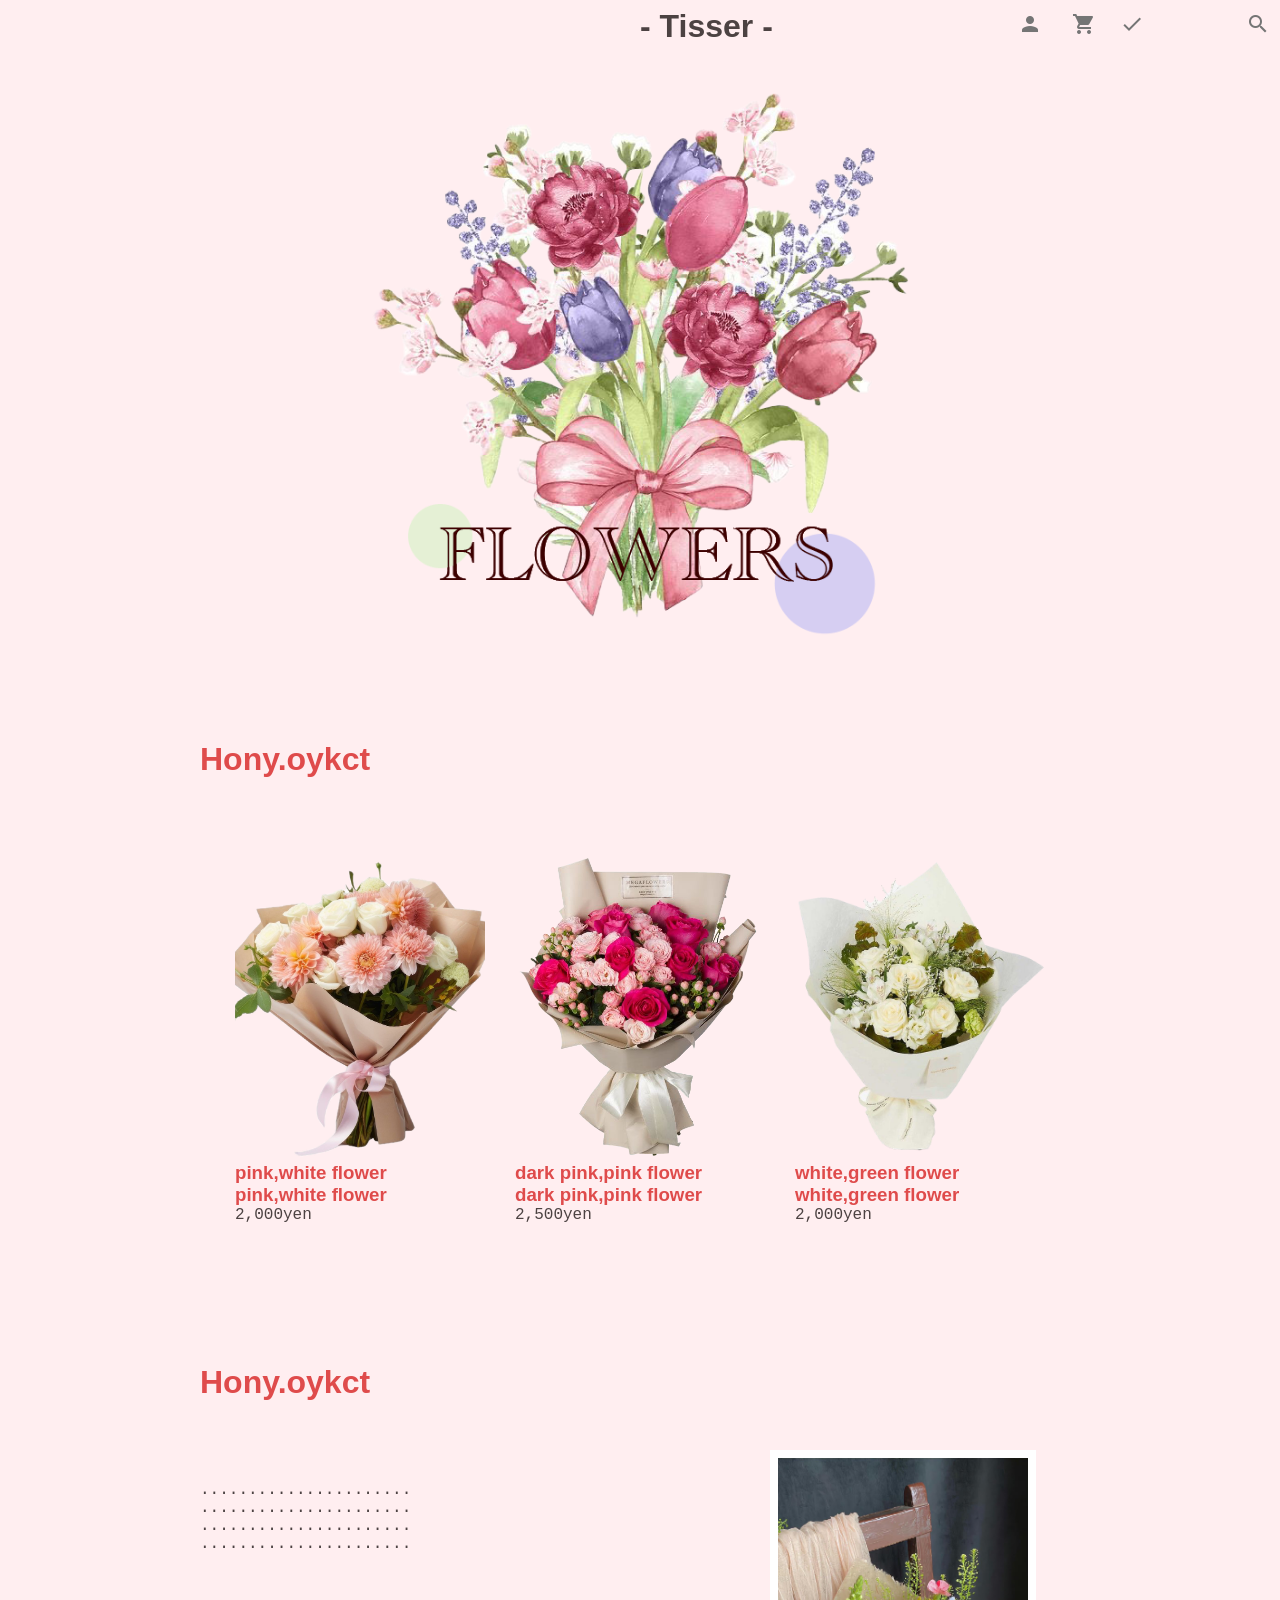
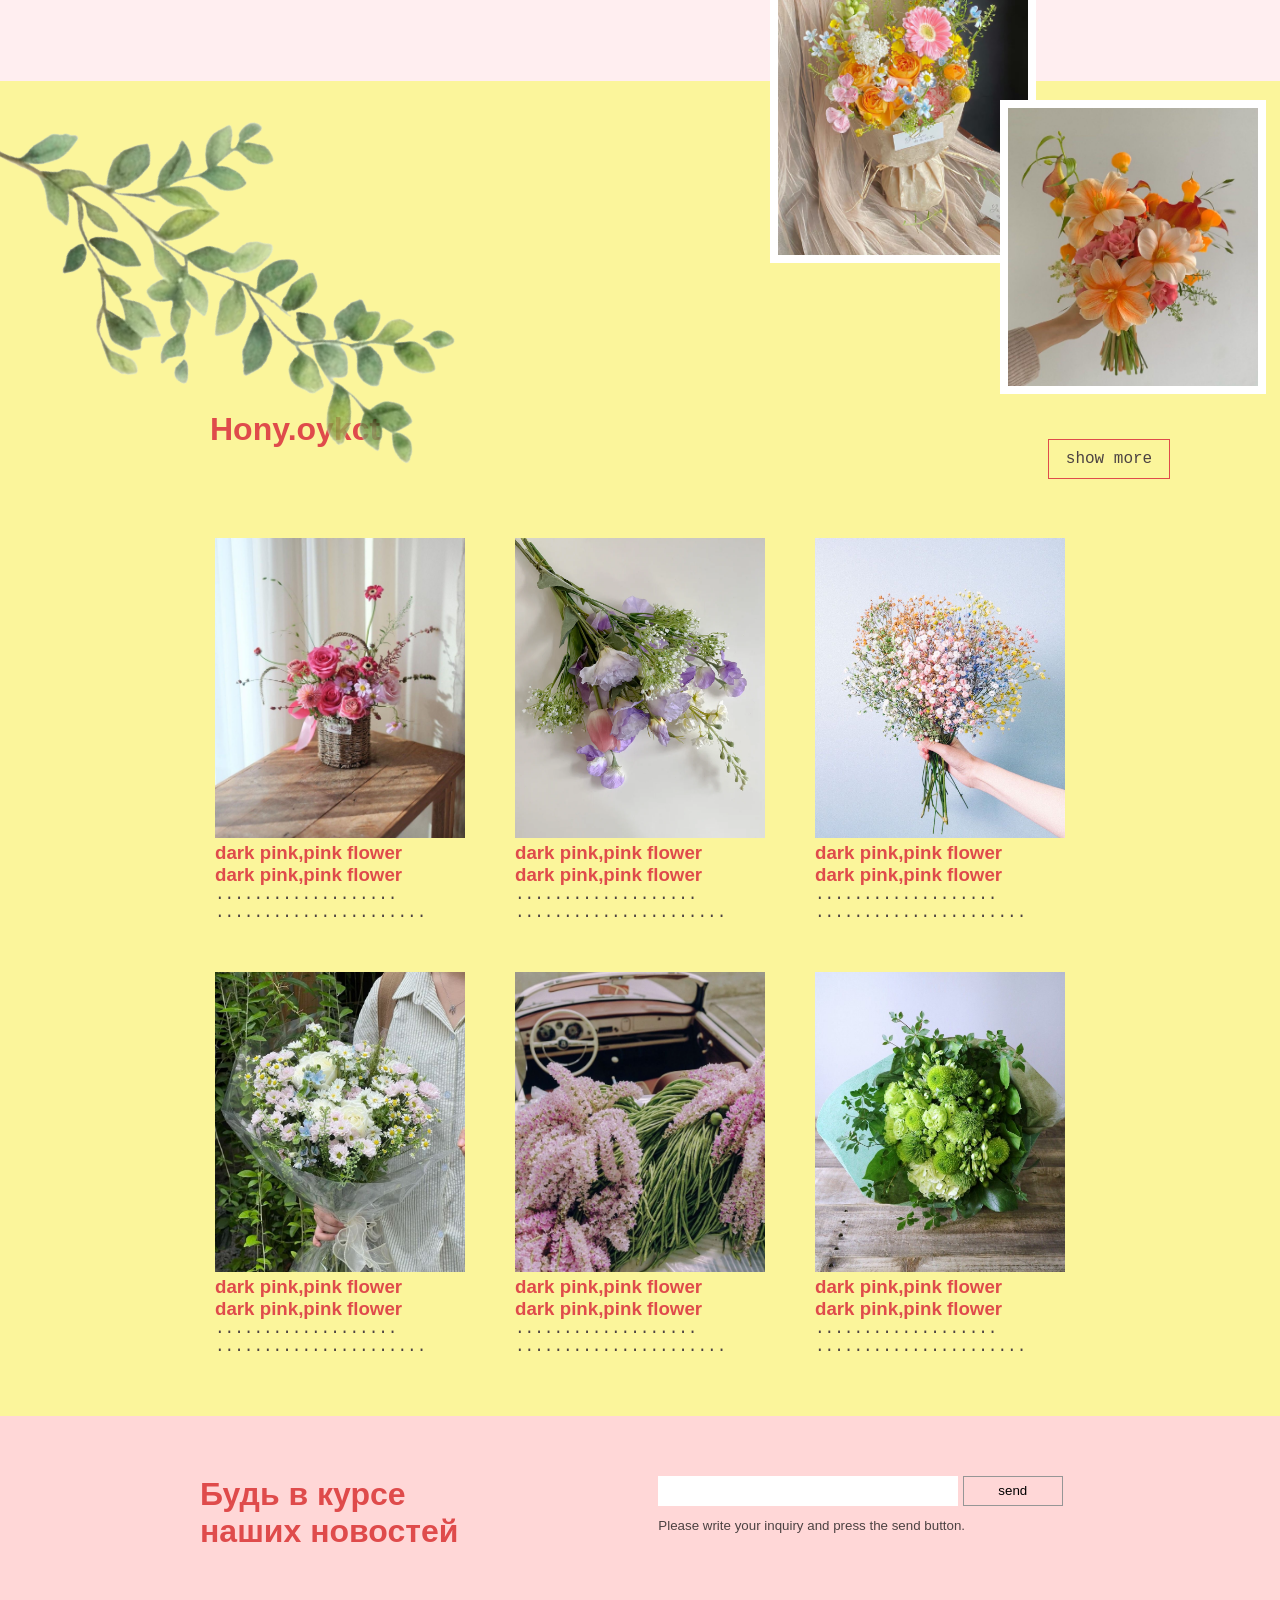
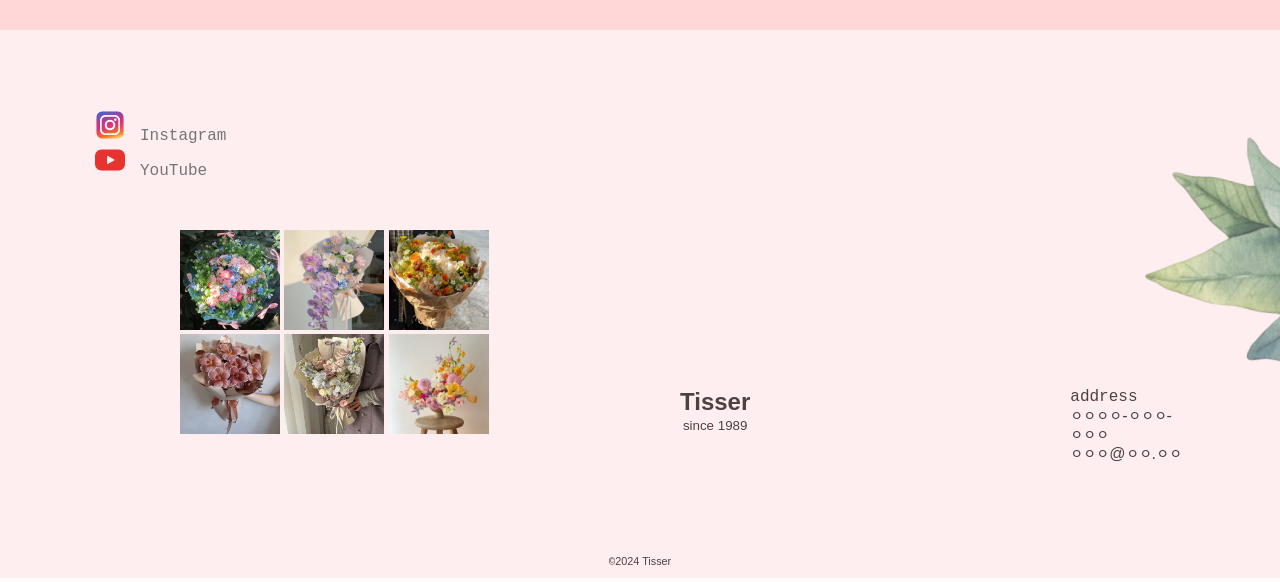
==== commit 93cde4b6: "Add files via upload" ====
--- a/index.html
+++ b/index.html
@@ -4,175 +4,190 @@
 <head>
   <meta charset="UTF-8">
   <meta name="viewport" content="width=device-width, initial-scale=1.0">
-  <title>Risa's Portfolio</title>
-  <link rel="icon" href="img/D4FCACB2-F42C-45B5-B511-0E8DAA22D6E0.jpg">
+  <title>flower shop</title>
+  <link rel="icon" href="img/IMG_2656.PNG">
   <link rel="stylesheet" href="style.css">
-  <link rel="stylesheet" href="common.style.css">
+  <link href="https://fonts.googleapis.com/icon?family=Material+Icons" rel="stylesheet">
 </head>
 
 <body>
-  <div class="body-wrapper">
-    <div id="cursor" class="cursor">
-      <div class="top__bg-wrapper">
-        <img class="image-01" src="" alt="">
-        <img class="image-02" src="assets/images/top/bg-yellow.png" alt="">
-        <img class="image-03 " src="assets/images/top/bg-blue.png" alt="">
-        <img class="image-04" src="assets/images/top/bg-yellow.png" alt="">
+  <div class="color-1">
+    <header class="wrapper">
+      <h1 class="site-title">- Tisser -</h1>
+      <nav>
+        <ul>
+          <li>
+            <span class="material-icons">
+              person
+            </span>
+          </li>
+          <li><span class="material-icons">
+              shopping_cart_checkout
+            </span></li>
+          <li><span class="material-icons">
+              search
+            </span></li>
+        </ul>
+      </nav>
+    </header>
+
+    <main>
+      <div class="mainvisual">
+        <img src="img/IMG_2771.PNG" alt="お花">
       </div>
-    </div>
-    <header class="header">
-      <div class="base p-head">
-        <a id="sp-hamburger">
-          <div class="icon">
-            <span></span>
-            <span></span>
-            <span></span>
+
+      <section>
+        <article>
+          <h2 class="section-title">Hony.oykct</h2>
+          <div class="content-1">
+            <div class="content-2">
+              <img src="img/IMG_2626.PNG" alt="花束">
+              <h3>pink,white flower<br>pink,white flower</h3>
+              <p>2,000yen</p>
+            </div>
+
+            <div class="content-2">
+              <img src="img/IMG_2627.PNG" alt="花束">
+              <h3>dark pink,pink flower<br>dark pink,pink flower</h3>
+              <p>2,500yen</p>
+            </div>
+
+            <div class="content-2">
+              <img src="img/IMG_2655.PNG" alt="花束">
+              <h3>white,green flower<br>white,green flower</h3>
+              <p>2,000yen</p>
+            </div>
           </div>
-        </a>
-        <nav class="sp-nav">
-          <ul>
-            <li><a id="nav-link-1" href="">ホーム</a><span>home</span></li>
-            <li><a id="nav-link-2" href="">デザインしたもの</a><span>works</span></li>
-            <li><a id="nav-link-3" href="file:///Users/yoshimurarisa/Desktop/Portfolio/Portfolio%3Aabout/index.html">わたしのこと</a><span>about</span></li>
-          </ul>
-        </nav>
-      </div>
-    </header>
-    <main>
-      <section class="top">
-        <span class="soushoku01"></span><span class="soushoku02"></span>
-        <span class="soushoku03"></span><span class="soushoku04"></span>
-        <div class="works-title">
-          <h2>デザインしたもの</h2>
+        </article>
+      </section>
+
+      <!-- 店説明 -->
+      <section>
+        <article>
+          <h2 class="section-title">Hony.oykct</h2>
+          <div class="content-3">
+            <p>......................<br>......................<br>......................<br>......................</p>
+
+            <div class="content-4">
+              <div class="box-1">
+                <img src="img/IMG_2670.JPG" alt="お花">
+              </div>
+
+              <div class="box-2">
+                <img src="img/IMG_2673.JPG" alt="お花">
+              </div>
+            </div>
+          </div>
+        </article>
+      </section>
+  </div>
+
+  <section>
+    <article class="color-2">
+      <span><img src="img/IMG_2735.PNG" class="leaf-1"></span>
+      <div class="mainvisual-2">
+        <div class="tytle">
+          <h2 class="section-title">Hony.oykct</h2>
+          <p class="text">show more</p>
         </div>
-        <div class="top__wrapper">
-          <div class="top__text">
-            <a href=""><span>banner</span></a>
-            <h1 class="nicori-h1">旅行会社<br class="pc">サイト内バナー</h1>
+
+        <div class="content-5">
+          <div class="content-2">
+            <img src="img/IMG_2695.JPG" alt="花束">
+            <h3>dark pink,pink flower<br>dark pink,pink flower</h3>
+            <p>...................<br>......................</p>
           </div>
-          <div class="top__image">
-            <img class="top__image-pic" src="img/IMG_2415 2.jpeg" alt="キャンペーンバナー">
+
+          <div class="content-2">
+            <img src="img/IMG_2692.WEBP" alt="花束">
+            <h3>dark pink,pink flower<br>dark pink,pink flower</h3>
+            <p>...................<br>......................</p>
           </div>
-        </div>
-        <div class="top__post-description">
-          <p class="top__post-description-p fadeUpTrigger">
-            架空の旅行会社が運営する「豊かな自然が広がる長崎」旅行促進キャンペーンサイト用のバナーを制作しました。
-            バナーには、海が広がる情景写真を使用し、キャンペーンテーマ「豊かなしぜ自然が広がる長崎」を強調したデザインに仕上げています。
-            長崎ならではの異国情緒漂う街並みを伝え、訪れたくなる魅力的なビジュアルを目指しました。
-          </p>
-        </div>
-      </section>
-      <div class="fullsize-pc-image">
-        <div class="fullsize-pc-image__wrapper">
-          <div class="fullsize-pc-image__img fadeUpTrigger">
-            <img src="img/nagasaki:banner.png" alt="バナー">
+
+          <div class="content-2">
+            <img src="img/IMG_2691.JPG" alt="花束">
+            <h3>dark pink,pink flower<br>dark pink,pink flower</h3>
+            <p>...................<br>......................</p>
+          </div>
+
+          <div class="content-2">
+            <img src="img/IMG_2674.JPG" alt="花束">
+            <h3>dark pink,pink flower<br>dark pink,pink flower</h3>
+            <p>...................<br>......................</p>
+          </div>
+
+          <div class="content-2">
+            <img src="img/IMG_2664.JPG" alt="花束">
+            <h3>dark pink,pink flower<br>dark pink,pink flower</h3>
+            <p>...................<br>......................</p>
+          </div>
+
+          <div class="content-2">
+            <img src="img/IMG_2696.JPG" alt="花束">
+            <h3>dark pink,pink flower<br>dark pink,pink flower</h3>
+            <p>...................<br>......................</p>
           </div>
         </div>
       </div>
-      <section class="post-information">
-        <div class="post-information__wrapper">
-          <ul>
-            <li class="ul fadeUpTrigger">
-              <h3>サイズ</h3>
-              <p>450px × 400px</p>
-            </li>
-            <li class="ul fadeUpTrigger">
-              <h3>ターゲット</h3>
-              <p>九州旅行を考えており、旅行会社のサイトに訪れている20~40代、カップル、夫婦。</p>
-            </li>
-            <li class="ul fadeUpTrigger">
-              <h3>目的</h3>
-              <p>バナーを通じて異国情緒漂う街並み、自然の魅力を伝え、キャンペーンサイトへの訪問を促進し、さらに実際の長崎旅行へと誘導すること。
-              </p>
-            </li>
-            <li class="ul fadeUpTrigger">
-              <h3>デザインプロセス</h3>
-              <p>イラストには自然に合うパステルカラーを用いることで、優しい光が差し込むような明るい印象を演出しました。
-                長崎の落ち着きと静けさを表現しています。
-                「絶景の宝庫、展海峰」「光の王国、ハウステンボス」「長崎中華街」「ドライブ、フォトスポット」といった多彩な長崎の風景を背景に取り入れることで、まるでその場に訪れたかのような気持ちにさせるデザインに仕上げています。
-              </p>
-            </li>
-            <li class="ul fadeUpTrigger">
-              <h3>制作期間</h3>
-              <div class="production-period">
-                <ul>
-                  <li>
-                    <p>企画</p>
-                  </li>
-                  <li>
-                    <p>デザイン</p>
-                  </li>
-                </ul>
-                <ul>
-                  <li>
-                    <p>1日</p>
-                  </li>
-                  <li>
-                    <p>5時間</p>
-                  </li>
-                </ul>
-              </div>
-            </li>
-            <li class="ul fadeUpTrigger">
-              <h3>使用ツール</h3>
-              <p>Figma</p>
-            </li>
-          </ul>
+    </article>
+  </section>
+  </main>
+
+  <footer>
+    <nav class="color-3">
+      <div class="content-6">
+        <h2 class="section-title">Будь в курсе<br> наших новостей</h2>
+        <div class="content-7">
+          <input type="text" class="box" placeholder="">
+          <button>send</button><br>
+          <small class="text-2">Please write your inquiry and press the send button.</small>
         </div>
-      </section>
-      <div class="btn__wrapper">
-        <p class="btn-text02"><a href=""><svg xmlns="http://www.w3.org/2000/svg" height="48px" viewBox="0 -960 960 960" width="48px" fill="#9999df"><path d="M453-241 213-481l240-240 42 42-198 198 198 198-42 42Zm253 0L466-481l240-240 42 42-198 198 198 198-42 42Z"/></svg>ホームへもどる</a></p>
       </div>
-    </main>
-    <footer>
-      <div id="contact" class="footer__contact">
-        <div class="contact__content-wrapper">
-          <img class="contact-illust" src="img/59182E71-32D3-42A9-9B1D-C6D7352BFD16.png" alt="ありがとうのイラスト">
-          <p class="contact__thanks-message">ご覧いただきありがとうございます</p>
-          <img class="contact-text-image" src="img/IMG_2435.PNG" alt="CONTACT">
-          <div class="contact__mail">
-            <span>下記のメールアドレスにお気軽にご連絡ください</span>
-            <div>
-              <a class="mail-btn" href="mailto:peche.toitoitoi&#64;gmail.com">risajm.0307@icloud.com</a>
-            </div>
+    </nav>
+
+
+    <div class="color-1">
+      <nav class="footer">
+        <span><img src="img/IMG_2739.PNG" class="leaf-2"></span>
+        <div class="tool">
+          <p><a href="" class="tool-2"><img src="img/insta.png" style="width: 30px; height: 30px;">Instagram</a></p>
+          <p><a href="" class="tool-3"><img src="img/YouTube.png" style="width: 30px; height: 30px;">YouTube</a></p>
+        </div>
+
+        <span class="hana">
+          <div class="hanas">
+          <img src="img/IMG_2689.JPG">
+          <img src="img/IMG_2675.JPG">
+          <img src="img/IMG_2671.JPG">
+          <br>
+          <img src="img/IMG_2668.JPG">
+          <img src="img/IMG_2669.JPG">
+          <img src="img/IMG_2690.JPG">
+          </div>
+        </span>
+
+        <div class="message">
+          <div class="since">
+            <h1>Tisser</h1>
+            <small>since 1989</small>
+          </div>
+          <div class="address">
+            <p>address</p>
+            <ul>
+              <li><img src="">⚪︎⚪︎⚪︎⚪︎-⚪︎⚪︎⚪︎-⚪︎⚪︎⚪︎</li>
+              <li><img src="">⚪︎⚪︎⚪︎@⚪︎⚪︎.⚪︎⚪︎</li>
+              <li><a href=""></a></li>
+              <li><a href=""></a></li>
+            </ul>
           </div>
         </div>
-        <p id="page-top"><a href="#"><img src="assets/images/common/page-top.svg" alt="ページトップへ"></a></p>
+      </nav>
+      <div class="name">
+        <small><code>©︎</code>2024 Tisser</small>
       </div>
-      <div class="footer__content-wrapper">
-        <nav id="footer-nav">
-          <ul>
-            <li class="footer__list01"><a href="">トップ</a></li>
-            <li class="footer__list01"><a href="">デザインしたもの</a></li>
-            <li class="footer__list02"><a href="file:///Users/yoshimurarisa/Desktop/Portfolio/Portfolio%3Aabout/index.html">わたしのこと</a></li>
-          </ul>
-        </nav>
-        <small>&copy; 2025 RISA YOSHIMURA</small>
-      </div>
-    </footer>
-    <script src="https://code.jquery.com/jquery-3.4.1.min.js"
-      integrity="sha256-CSXorXvZcTkaix6Yvo6HppcZGetbYMGWSFlBw8HfCJo=" crossorigin="anonymous"></script>
-    <script>
-      APNG.ifNeeded().then(function () {
-        var images = document.querySelectorAll(".apng-image");
-        for (var i = 0; i < images.length; i++) APNG.animateImage(images[i]);
-      });
-    </script>
-    <script>
-      $(document).ready(function () {
-        $('#sp-hamburger').on('click', function () {
-          $(this).find('.icon').toggleClass('open');
-          $('.sp-nav').slideToggle();
-        });
+    </div>
 
-        $('[id^="nav-link-"]').on('click', function () {
-          $('.icon').toggleClass('open');
-          $('.sp-nav').slideToggle();
-        });
-      });
-    </script>
-    <script src="assets/js/common.js"></script>
-  </div>
+  </footer>
 </body>
 
 </html>
--- a/style.css
+++ b/style.css
@@ -1,1096 +1,299 @@
-@charset "UTF-8";
+@charset "utf-8";
 
 * {
   margin: 0;
   padding: 0;
 }
 
-/* CSS Document */
-
-#header-nav {
-  display: none;
-}
-
-.top {
-  overflow: hidden;
-  position: relative;
-}
-
-.soushoku01 {
-  content: "";
-  position: absolute;
-  background-image: url(img/BFFCC6CB-pink.png);
-  background-repeat: no-repeat;
-  background-size: cover;
-  bottom: 1120px;
-  left: 60px;
-  width: 18%;
-  aspect-ratio: 1/1;
-  z-index: 0;
-}
-
-.soushoku02 {
-  content: "";
-  position: absolute;
-  background-image: url(img/D3A68EE5-blue.png);
-  background-repeat: no-repeat;
-  background-size: cover;
-  bottom: 1350px;
-  left: 0px;
-  width: 12%;
-  aspect-ratio: 1/1;
-  z-index: -1;
-}
-
-.soushoku03 {
-  content: "";
-  position: absolute;
-  background-image: url(img/BFFCC6CB-pink.png);
-  background-repeat: no-repeat;
-  background-size: cover;
-  top: 370px;
-  right: -150px;
-  width: 18%;
-  aspect-ratio: 1/1;
-  z-index: -1;
-}
-
-.soushoku04 {
-  content: "";
-  position: absolute;
-  background-image: url(img/D3A68EE5-blue.png);
-  background-repeat: no-repeat;
-  background-size: cover;
-  top: 300px;
-  right: 70px;
-  width: 12%;
-  aspect-ratio: 1/1;
-  z-index: -2;
-}
-
-@media screen and (max-width: 767px) {
-
-  .pc {
-    display: none;
-  }
-
-  .soushoku01 {
-    display: none;
-  }
-
-  .soushoku02 {
-    bottom: 30px;
-    left: -40px;
-    width: 32%;
-  }
-
-  .soushoku03 {
-    top: 480px;
-    right: -60px;
-    width: 42%;
-  }
-
-  .soushoku04 {
-    display: none;
-  }
-}
-
-.works-title {
-  position: absolute;
-  top: 100px;
-  left: 100px;
-  opacity: 0;
-  animation: fadeIn 1s ease forwards 0.6s;
-  /* works-titleのアニメーション、2.7秒後に開始 */
-}
-
-.works-title h2 {
-  /* writing-mode: vertical-rl; */
-  font-size: 0.8333333333333334vw;
-  font-weight: 500;
-  letter-spacing: 0.4em;
-}
-
-.works-title h2::before {
-  position: absolute;
-  content: "";
-  width: 0.8px;
-  height: 82px;
-  background-color: #37383C;
-  top: -100px;
-  left: 50%;
-  transition: all .4s;
-}
-
-.top__wrapper {
-  position: relative;
-  height: 100vh;
-  max-width: 76.8611vw;
-  margin: 0 auto;
-}
-
-.top__text {
-  position: absolute;
-  top: 60%;
-  right: 65%;
-  z-index: 2;
-  opacity: 0;
-  animation: fadeIn 1s ease forwards 0.3s;
-  /* テキストのアニメーション、1.7秒後に開始 */
-}
-
-.top__text a {
-  transition: all 0.4s;
-}
-
-.top__text a:hover {
-  opacity: 0.6;
-}
-
-.top__image {
-  position: absolute;
-  right: 0%;
-}
-
-/* aomugi */
-
-.aomugi-h1 {
-  font-size: 2.6389vw;
-  font-weight: 500;
-  letter-spacing: 0.18em;
-  padding-top: 0.78125vw;
-}
-
-/* nicori */
-
-.nicori-h1 {
-  font-size: 2.2vw;
-  font-weight: 500;
-  letter-spacing: 0.15em;
-  padding-top: 0.78125vw;
-  line-height: 1.3em;
-}
-
-
-.top__text span {
-  color: #9999df;
-  font-size: 0.9027vw;
-  font-family: "Albert Sans", sans-serif;
-  letter-spacing: 0.15em;
+html {
+  font-size: 100%;
+}
+
+body {
+  color: rgb(76, 66, 66);
+  margin: 0;
+  font-family: fantasy, sans-serif;
+}
+
+body button{
+  font-family: fantasy, sans-serif;
+}
+
+body p{
+  font-family: monospace, sans-serif;
+}
+
+.color-1 {
+  background: rgb(255, 238, 240);
+}
+
+.color-2 {
+  padding: 10px;
+  background: #fbf59b;
+}
+
+.color-3 {
+  background: #ffd7d7;
+}
+
+
+.material-icons {
+  cursor: pointer;
+  color: #757575;
+}
+
+a {
+  text-decoration: none;
+  color: #757575;
+}
+
+li {
+  list-style: none;
+}
+
+.site-title {
+  line-height: 1px;
+  margin-left: 630px;
+}
+
+/* .site-title a {
+  display: block;
+} */
+
+.section-title {
   display: inline-block;
-  position: relative;
-  padding-left: 0.9722vw;
-  border-bottom: solid 1px #9999df;
-  padding-bottom: 0.10416666666666667vw;
-  font-weight: 300;
-}
-
-.top__text span::before {
-  content: "#";
-  position: absolute;
-  top: 1px;
-  left: 0;
-  width: auto;
-  height: 26px;
-}
-
-.top__image-pic {
-  /* aspect-ratio: 1/1;
-  height: 100vh; */
-  width: 70%;
-  height: 900px;
+  font-size: 2rem;
+  margin-bottom: 60px;
+  padding: 20px 0;
+  color: rgb(223, 75, 75);
+}
+
+.tytle {
+  display: flex;
+  justify-content: space-between;
+  align-items: center;
+}
+
+.text {
+  display: block;
+  width: 100px;
+  padding: 10px;
+  margin: 0;
+  text-align: center;
+  margin-right: 100px;
+  border: 1px solid rgb(223, 75, 75);
+  cursor: pointer;
+}
+
+.wrapper {
+  padding: 2px 10px;
+}
+
+
+/* header */
+
+header {
+  display: flex;
+  justify-content: space-between;
+  align-items: center;
+}
+
+header ul {
+  display: flex;
+  padding: 10px 0;
+}
+
+header li {
+  margin-left: 30px;
+}
+
+header h1 {
+  margin-left: 400px;
+}
+
+/* main */
+
+.mainvisual {
+  margin-bottom: 80px;
+  text-align: center;
+}
+
+.mainvisual img {
+  width: 42%;
+  margin-top: 40px;
+}
+
+.mainvisual-2 {
+  margin-top: 300px;
+}
+
+/* 葉っぱ */
+.leaf-1 {
+  width: 310px;
+  transform: rotate(120deg);
+  position: absolute;
+  top: 1540px;
+  left: 40px;
+  opacity: .8;
+}
+
+.leaf-2 {
+  width: 260px;
+  float: right;
+  transform: rotate(-80deg);
+  position: absolute;
+  top: 3280px;
+  left: 1180px;
+  opacity: .7;
+  
+}
+
+
+
+/* section */
+
+.section-title {
+  margin-left: 200px;
+}
+
+.content-1 {
+  display: inline-block;
+  display: flex;
+  align-items: center;
+  justify-content: center;
+  gap: 30px;
+  margin-bottom: 120px;
+}
+
+.content-2 img {
+  width: 250px;
+  height: 300px;
   object-fit: cover;
-  opacity: .3;
-  animation: blurIn 1.5s ease forwards;
-  /* 画像のアニメーション */
-}
-
-.top__post-description {
-  max-width: 800px;
-  margin: 0 auto;
-  padding: 220px 20px 220px;
-}
-
-.top__post-description-p {
-  line-height: 2em;
-  text-align: justify;
-  font-size: 18px;
-  padding-bottom: 0px;
-  letter-spacing: 0.08em;
-}
-
-/* 画像がぼやけた状態から始まり、クリアになるアニメーション */
-@keyframes blurIn {
-  0% {
-    filter: blur(10px);
-    opacity: 0;
-  }
-
-  100% {
-    filter: blur(0);
-    opacity: .6;
-  }
-}
-
-/* テキストがふわっと出現するアニメーション */
-@keyframes fadeIn {
-  0% {
-    opacity: 0;
-    transform: translateY(20px);
-  }
-
-  100% {
-    opacity: 1;
-    transform: translateY(0);
-  }
-}
-
-
-@media screen and (max-width: 959px) {
-
-  .works-title,
-  .top__wrapper,
-  .top__text,
-  .top__image {
-    position: static;
-  }
-}
-
-@media screen and (max-width:959px) {
-
-  .works-title {
-    display: none;
-  }
-
-  .top {
-    padding-top: 110px
-  }
-
-  .top__wrapper {
-    max-width: 700px;
-    margin: 0 auto;
-    height: auto;
-    display: flex;
-    flex-direction: column-reverse;
-  }
-
-  .top__image-pic {
-    opacity: .3;
-    height: auto;
-  }
-
-  .top__text {
-    padding: 80px 38px 35px;
-  }
-
-  .top__text h1 {
-    font-size: 20px;
-    padding-top: 8px;
-  }
-
-  .top__text span {
-    font-size: 12px;
-    padding-left: 15px;
-  }
-
-  .top__post-description {
-    max-width: 700px;
-    margin: 0 auto;
-    padding: 0 38px 80px;
-  }
-
-  .top__post-description-p {
-    font-size: 13px;
-    width: auto;
-    line-height: 2em;
-    padding-bottom: 0px;
-    margin-bottom: 0;
-    text-align: justify;
-  }
-
-}
-
-
-.big-btn {
-  line-height: 100px;
-  height: 100px;
-  display: inline-block;
-  padding-right: 90px;
-}
-
-.btn-text02 {
-  color: #9999df;
-  font-size: 15px;
-  letter-spacing: 0.1em;
-  font-weight: 500;
-  text-align: center;
-  padding: 150px;
-}
-
-.js_piechart {
-  position: relative;
+  text-align: center;
+}
+
+.content-2 h3 {
+  color: rgb(223, 75, 75);
+}
+
+
+/* 店説明 */
+
+.content-3 {
+  display: flex;
+}
+
+.box-1 img {
+  width: 250px;
+  border: 8px solid rgb(255, 255, 255);
+  position: absolute;
+  top: 1450px;
+  left: 770px;
+}
+
+.box-2 img {
+  width: 250px;
+  position: absolute;
+  top: 1700px;
+  left: 1000px;
+  border: 8px solid rgb(255, 255, 255);
+}
+
+.content-3 {
+  margin-left: 200px;
+}
+
+.content-4 {
+  display: flex;
+  margin-left: 400px;
+  margin: 100px;
+}
+
+.content-5 {
+  display: flex;
+  flex-wrap: wrap;
+  gap: 50px;
+  align-items: center;
+  justify-content: center;
+  padding: 10px 140px 50px;
+}
+
+
+/* footer */
+
+.content-6 {
+  display: flex;
+  padding: 40px 0 0;
+}
+
+.content-7 {
+  padding: 20px 200px 0;
+  align-items: center;
+}
+
+.box {
+  width: 300px;
+  height: 30px;
+  margin-bottom: 10px;
+  border: 0px solid;
+}
+
+button {
+  /* all: unset; */
+  width: 100px;
+  height: 30px;
+  text-align: center;
+  border: 1px solid rgb(150, 150, 150);
+  cursor: pointer;
+  background-color: #ffd7d7;
+}
+
+.footer {
+  padding: 80px;
+}
+
+.tool-2 img {
+  margin: 0 15px;
+}
+
+.tool-3 img {
+  margin: 0 15px;
+}
+
+
+.hana img{
   width: 100px;
   height: 100px;
-  vertical-align: middle;
-  display: inline-block;
-}
-
-.pie_chart {
-  position: absolute;
-  top: 0;
-  left: 0;
-  width: 100%;
-  height: 100%;
-}
-
-.pie_chart circle {
-  fill: transparent;
-  stroke-width: 1px;
-  stroke-linecap: round;
-  transform: rotate(-90deg);
-  transform-origin: center;
-}
-
-.pie_chart.bg circle {
-  stroke: #dddddd;
-}
-
-.pie_chart.fg {
-  z-index: 1;
-}
-
-.pie_chart.fg circle {
-  stroke: #dddddd;
-  stroke-dasharray: 0;
-  transition: stroke 0.3s;
-}
-
-.js_piechart.hovered .pie_chart.fg circle {
-  animation: circleAnimation 2s ease forwards;
-  stroke: #9999df;
-}
-
-@keyframes circleAnimation {
-  0% {
-    stroke-dasharray: 0 100;
-    stroke-dashoffset: 0;
-  }
-
-  100% {
-    stroke-dasharray: 100 0;
-    stroke-dashoffset: 0;
-  }
-}
-
-.js_piechart {
-  position: relative;
-}
-
-.js_piechart::before {
-  content: "";
-  background: url(../images/top/btn-yazirushi.svg) no-repeat;
-  width: 30px;
-  height: 24px;
-  position: absolute;
-  top: 39px;
-  left: 35px;
-  transform: scale(-1, 1);
-}
-
-.js_piechart--custom::before {
-  content: "";
-  background: url(../images/common/link-btn.svg) no-repeat;
-  width: 28px;
-  height: 28px;
-  position: absolute;
-  top: 36px;
-  left: 38px;
-  transform: none;
-}
-
-@media screen and (max-width:960px) {
-
-  .js_piechart {
-    width: 65px;
-    height: 65px;
-  }
-
-  .big-btn {
-    line-height: 65px;
-    /* ボタンの高さに合わせて調整 */
-    height: 65px;
-    /* ボタンの高さを65pxに変更 */
-    padding-right: 0px;
-  }
-
-  .js_piechart::before {
-    width: 20px;
-    height: 16px;
-    top: 26px;
-    left: 23px;
-  }
-
-  .js_piechart--custom::before {
-    width: 20px;
-    height: 20px;
-    top: 22px;
-    left: 24px;
-  }
-
-  a .btn-text02 {
-    font-size: 13px;
-    width: 200px;
-    padding-left: 82px;
-  }
-
-}
-
-.post-information__wrapper {
-  padding-inline: 20px;
-  max-width: 920px;
-  margin: 0 auto;
-  padding-top: 220px;
-}
-
-.post-information__wrapper ul li {
-  display: flex;
-  justify-content: flex-start;
-  padding: 45px 20px;
-  border-top: solid 1px #E5E5E5;
-}
-
-.post-information__wrapper ul li:last-child {
-  border-bottom: solid 1px #E5E5E5;
-}
-
-.post-information__wrapper ul li h3 {
-  width: 120px;
+}
+
+.hanas{
+  /* padding: 40px 0 80px 0; */
+  margin-top: 50px;
+  margin-left: 100px;
+}
+
+.message {
+  display: flex;
+}
+
+.since {
+  text-align: center;
+  margin-left: 600px;
+  margin-top: -50px;
+}
+
+
+.address {
+  margin-left: 320px;
+  margin-top: -50px;
+}
+
+.name {
   font-size: 13px;
-  color: #9999df;
-  letter-spacing: 0.12em;
-  font-weight: 500;
-  padding-top: 8px;
-}
-
-.post-information__wrapper ul li p {
-  padding-left: 50px;
-  line-height: 2em;
-  font-size: 15px;
-  flex: 1;
-}
-
-div.production-period {
-  display: flex;
-}
-
-div.production-period ul li {
-  padding: 0;
-  border-top: none;
-}
-
-div.production-period ul li:last-child {
-  border-bottom: none;
-}
-
-@media screen and (max-width: 960px) {
-
-  .post-information__wrapper {
-    padding-inline: 38px;
-    max-width: 700px;
-    margin: 0 auto;
-    padding-top: 80px;
-  }
-
-  .post-information__wrapper ul li {
-    display: flex;
-    flex-direction: column;
-    justify-content: normal;
-    padding: 32px 0px;
-  }
-
-  .post-information__wrapper ul li h3 {
-    font-size: 11.5px;
-    letter-spacing: 0.12em;
-    font-weight: 500;
-    padding-top: 0px;
-    padding-bottom: 20px;
-  }
-
-  .post-information__wrapper ul li p {
-    padding-left: 0px;
-    line-height: 1.8em;
-    font-size: 13px;
-    flex: 1;
-    text-align: justify;
-  }
-
-  div.production-period {
-    justify-content: space-between;
-  }
-}
-
-
-.fullsize-sp-image {
-  background-color: #EBEFEF;
-  padding: 200px 0;
-  text-align: center;
-  overflow: hidden;
-
-  background-image: linear-gradient(0deg, transparent calc(100% - 1px), #fcfcfc calc(100% - 1px)),
-    linear-gradient(90deg, transparent calc(100% - 1px), #fcfcfc calc(100% - 1px));
-  background-size: 16px 16px;
-  background-repeat: repeat;
-  background-position: center center;
-}
-
-.fullsize-sp-image__wrapper {
-  display: inline-block;
-}
-
-.fullsize-pc-image {
-  background-color: #F6F8F8;
-  text-align: center;
-  padding-inline: 80px;
-}
-
-.fullsize-pc-image__wrapper {
-  max-width: 1180px;
-  margin: 0 auto;
-  padding: 200px 40px;
-  position: relative;
-  display: inline-block;
-}
-
-.fullsize-pc-image__wrapper img {
-  width: 100%;
-}
-
-.fullsize-pc-image__img {
-  height: auto;
-  max-width: 450px;
-  box-shadow: 20px 20px 60px 10px rgba(0, 0, 0, 0.2);
-  /* display: flex;
-    justify-content: center;
-    gap: 30px; */
-}
-
-
-.pc-scroll {
-  overflow: hidden;
-  width: 65vw;
-  max-width: 1200px;
-  margin: 0 auto;
-}
-
-.pc-scroll ul {
-  padding: 0;
-  margin: 0;
-  list-style: none;
-}
-
-.pc-scroll li {
-  width: 100%;
-}
-
-.pc-scroll img {
-  width: 100%;
-  display: block;
-}
-
-.sp-scroll {
-  display: flex;
-  flex-direction: row;
-  flex-wrap: wrap;
-  justify-content: center;
-  max-width: 1800px;
-}
-
-.sp-scroll ul {
-  padding: 0;
-  margin: 0;
-  list-style: none;
-  border-radius: 20px;
-  border: solid 10px #fff;
-  overflow: hidden;
-  aspect-ratio: 375/667;
-  width: 20vw;
-  overflow-y: scroll;
-  margin: 40px;
-}
-
-.sp-scroll li {
-  width: 100%;
-}
-
-.sp-scroll img {
-  width: 100%;
-  display: block;
-}
-
-.area {
-  position: relative;
-  /* 基準要素にするための設定 */
-}
-
-@media screen and (max-width: 959px) {
-
-  .fullsize-sp-image {
-    padding: 80px 0;
-  }
-
-  .fullsize-sp-image__wrapper {
-    display: inline-block;
-  }
-
-  .pc-scroll {
-    border-radius: 5px;
-    width: 82vw;
-    max-width: 100%;
-    margin: 0;
-  }
-
-  .sp-scroll ul {
-    border-radius: 20px;
-    border: solid 6px #fff;
-    overflow: hidden;
-    aspect-ratio: 375/667;
-    overflow-y: scroll;
-    margin: 20px;
-    width: 300px;
-  }
-
-  .fullsize-pc-image {
-    padding-inline: 20px;
-  }
-
-  .fullsize-pc-image__wrapper {
-    max-width: 1180px;
-    margin: 0 auto;
-    padding: 80px 40px;
-  }
-
-  .fullsize-pc-image__wrapper span img {
-    width: 11vw;
-    top: 50%;
-    transform: translateY(-400%);
-    left: 50px;
-  }
-
-}
-
-.next-page {
-  padding: 240px 0;
-  text-align: center;
-  position: relative;
-}
-
-
-.soushoku05 {
-  content: "";
-  position: absolute;
-  background-image: url(img/BFFCC6CB-pink.png);
-  background-repeat: no-repeat;
-  background-size: cover;
-  bottom: -170px;
-  left: 60px;
-  width: 18%;
-  aspect-ratio: 1/1;
-  z-index: 0;
-}
-
-.soushoku06 {
-  content: "";
-  position: absolute;
-  background-image: url(img/D3A68EE5-blue.png);
-  background-repeat: no-repeat;
-  background-size: cover;
-  bottom: 30px;
-  left: 0px;
-  width: 12%;
-  aspect-ratio: 1/1;
-  z-index: -1;
-}
-
-@media screen and (max-width: 767px) {
-
-  .soushoku05 {
-    bottom: -80px;
-    left: auto;
-    right: 0;
-    width: 42%;
-  }
-
-  .soushoku06 {
-    bottom: 30px;
-    left: auto;
-    right: -40px;
-    width: 32%;
-  }
-}
-
-/* kyoto */
-
-.next {
-  position: relative;
-}
-
-.next-illust {
-  position: absolute;
-  width: 80px;
-  height: auto;
-  top: -80px;
-  left: -40px;
-  z-index: 97;
-}
-
-.next-page__wrapper {
-  max-width: 700px;
-  margin: 0 auto;
-  padding-inline: 20px;
-}
-
-.next-page-img {
-  display: inline-block;
-  box-shadow: 20px 20px 60px 10px rgba(0, 0, 0, 0.1);
-  overflow: hidden;
-  transition: transform 0.5s ease-in-out;
-  margin-bottom: 100px;
-  position: relative;
-}
-
-.next-page-img img {
-  width: 700px;
-  height: auto;
-  transition: transform 0.5s ease-in-out;
-}
-
-.next-page-img::before {
-  content: "";
-  display: block;
-  width: 100%;
-  height: 100%;
-  position: absolute;
-  z-index: 2;
-  background: #000;
-  /*好みの色に変えてください。*/
-  opacity: 0.1;
-  transition: 0.3s;
-}
-
-.next-page-img:after {
-  content: "Webデザインスクール宣伝バナー";
-  /*好みの文章に変更してください。*/
-  display: block;
-  color: #fff;
-  font-size: 28px;
-  line-height: 48px;
-  width: 400px;
-  text-align: center;
-  position: absolute;
-  top: 50%;
-  left: 50%;
-  transform: translateX(-50%);
-  margin-top: -1em;
-  opacity: 0;
-  z-index: 3;
-  transition: 0.3s;
-  font-weight: 500;
-  letter-spacing: 0.2em;
-}
-
-.next-page-img:hover:before {
-  opacity: 0.5;
-}
-
-.next-page-img:hover:after {
-  opacity: 1;
-  margin-top: -0.5em;
-}
-
-.next-page-img:hover img {
-  transform: scale(1.06);
-}
-
-.btn__wrapper {
-  text-align: left;
-}
-
-
-@media screen and (max-width:960px) {
-
-  .next-illust {
-    width: 35px;
-    top: -35px;
-    left: -20px;
-  }
-
-  .next-page {
-    padding: 80px 0 160px;
-  }
-
-  .next-page__wrapper {
-    max-width: 550px;
-    margin: 0 auto;
-    padding-inline: 38px;
-  }
-
-  .next-page-img img {
-    width: 100%;
-    height: auto;
-    transition: transform 0.5s ease-in-out;
-  }
-
-  .next-page-img {
-    box-shadow: 6px 6px 30px 0px rgba(0, 0, 0, 0.1);
-    margin-bottom: 60px;
-  }
-
-  .next-page-img:after {
-    font-size: 20px;
-  }
-}
-
-
-/* design */
-
-.next-page__wrapper {
-  max-width: 700px;
-  margin: 0 auto;
-  padding-inline: 20px;
-}
-
-.next-page-img-design {
-  display: inline-block;
-  box-shadow: 20px 20px 60px 10px rgba(0, 0, 0, 0.1);
-  overflow: hidden;
-  transition: transform 0.5s ease-in-out;
-  margin-bottom: 100px;
-  position: relative;
-}
-
-.next-page-img-design img {
-  width: 700px;
-  height: auto;
-  transition: transform 0.5s ease-in-out;
-}
-
-.next-page-img-design::before {
-  content: "";
-  display: block;
-  width: 100%;
-  height: 100%;
-  position: absolute;
-  z-index: 2;
-  background: #000;
-  /*好みの色に変えてください。*/
-  opacity: 0.1;
-  transition: 0.3s;
-}
-
-.next-page-img-design:after {
-  content: "アパレルセールバナー";
-  display: block;
-  color: #fff;
-  font-size: 28px;
-  line-height: 48px;
-  width: 400px;
-  text-align: center;
-  position: absolute;
-  top: 50%;
-  left: 50%;
-  transform: translateX(-50%);
-  margin-top: -1em;
-  opacity: 0;
-  z-index: 3;
-  transition: 0.3s;
-  font-weight: 500;
-  letter-spacing: 0.2em;
-}
-
-.next-page-img-design:hover:before {
-  opacity: 0.5;
-}
-
-.next-page-img-design:hover:after {
-  opacity: 1;
-  margin-top: -0.5em;
-}
-
-.next-page-img-design:hover img {
-  transform: scale(1.06);
-}
-
-.btn__wrapper {
-  text-align: left;
-}
-
-
-@media screen and (max-width:960px) {
-
-  .next-page {
-    padding: 80px 0 160px;
-  }
-
-  .next-page__wrapper {
-    max-width: 550px;
-    margin: 0 auto;
-    padding-inline: 38px;
-  }
-
-  .next-page-img-design img {
-    width: 100%;
-    height: auto;
-    transition: transform 0.5s ease-in-out;
-  }
-
-  .next-page-img-design {
-    box-shadow: 6px 6px 30px 0px rgba(0, 0, 0, 0.1);
-    margin-bottom: 60px;
-  }
-
-  .next-page-img-design:after {
-    font-size: 20px;
-  }
-}
-
-
-/* sale */
-
-.next-page__wrapper {
-  max-width: 700px;
-  margin: 0 auto;
-  padding-inline: 20px;
-}
-
-.next-page-img-sale {
-  display: inline-block;
-  box-shadow: 20px 20px 60px 10px rgba(0, 0, 0, 0.1);
-  overflow: hidden;
-  transition: transform 0.5s ease-in-out;
-  margin-bottom: 100px;
-  position: relative;
-}
-
-.next-page-img-sale img {
-  width: 700px;
-  height: auto;
-  transition: transform 0.5s ease-in-out;
-}
-
-.next-page-img-sale::before {
-  content: "";
-  display: block;
-  width: 100%;
-  height: 100%;
-  position: absolute;
-  z-index: 2;
-  background: #000;
-  /*好みの色に変えてください。*/
-  opacity: 0.1;
-  transition: 0.3s;
-}
-
-.next-page-img-sale:after {
-  content: "エステサロンgemme";
-  display: block;
-  color: #fff;
-  font-size: 28px;
-  line-height: 48px;
-  width: 400px;
-  text-align: center;
-  position: absolute;
-  top: 50%;
-  left: 50%;
-  transform: translateX(-50%);
-  margin-top: -1em;
-  opacity: 0;
-  z-index: 3;
-  transition: 0.3s;
-  font-weight: 500;
-  letter-spacing: 0.2em;
-}
-
-.next-page-img-sale:hover:before {
-  opacity: 0.5;
-}
-
-.next-page-img-sale:hover:after {
-  opacity: 1;
-  margin-top: -0.5em;
-}
-
-.next-page-img-sale:hover img {
-  transform: scale(1.06);
-}
-
-.btn__wrapper {
-  text-align: left;
-}
-
-
-@media screen and (max-width:960px) {
-
-  .next-page {
-    padding: 80px 0 160px;
-  }
-
-  .next-page__wrapper {
-    max-width: 550px;
-    margin: 0 auto;
-    padding-inline: 38px;
-  }
-
-  .next-page-img-sale img {
-    width: 100%;
-    height: auto;
-    transition: transform 0.5s ease-in-out;
-  }
-
-  .next-page-img-sale {
-    box-shadow: 6px 6px 30px 0px rgba(0, 0, 0, 0.1);
-    margin-bottom: 60px;
-  }
-
-  .next-page-img-sale:after {
-    font-size: 20px;
-  }
-}
-
-@media screen and (min-width:768px) and (max-width:959px) {
-
-  .top {
-    padding-top: 160px;
-  }
-
-  .soushoku02,
-  .soushoku01 {
-    display: none;
-  }
-
-  .soushoku05 {
-    bottom: -70px;
-  }
-
-  .top__image-pic {
-    width: 500px;
-    margin-left: 70px;
-  }
-
-  .top__post-description {
-    max-width: 640px;
-  }
-
-  .top__wrapper {
-    max-width: 640px;
-  }
-
-  .soushoku04 {
-    top: 150px;
-  }
-
-  .soushoku03 {
-    top: 70px;
-    right: -10px;
-  }
-
+  padding: 10px;
+  text-align: center;
+}
+
+@media screen and (max-width: 767px){
+  
 }
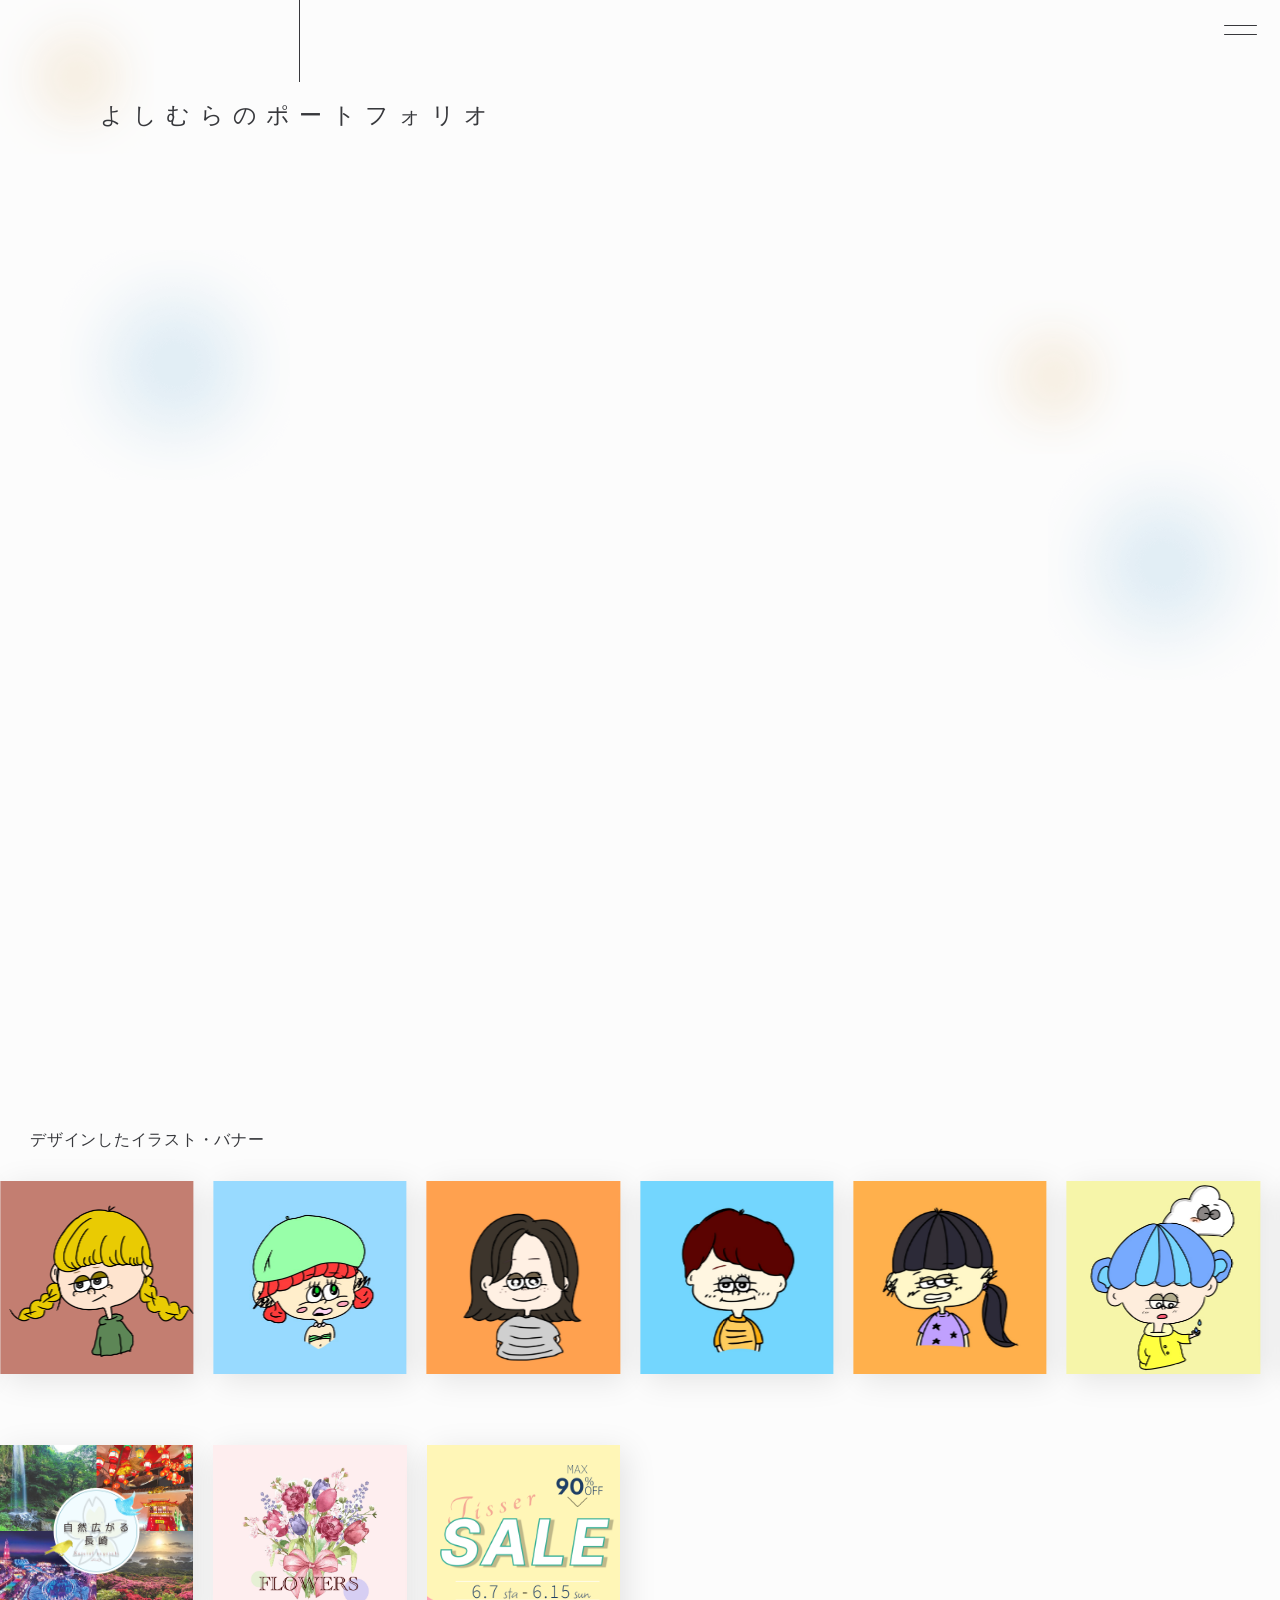
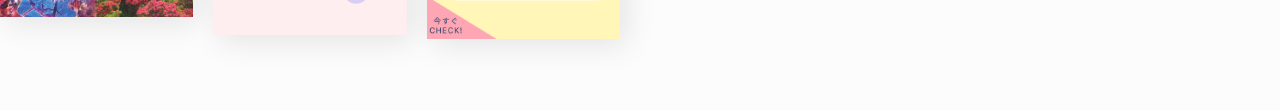
==== commit 4307251e: "Add files via upload" ====
--- a/index.html
+++ b/index.html
@@ -2,192 +2,123 @@
 <html lang="ja">
 
 <head>
-  <meta charset="UTF-8">
-  <meta name="viewport" content="width=device-width, initial-scale=1.0">
-  <title>flower shop</title>
-  <link rel="icon" href="img/IMG_2656.PNG">
-  <link rel="stylesheet" href="style.css">
-  <link href="https://fonts.googleapis.com/icon?family=Material+Icons" rel="stylesheet">
+    <meta charset="UTF-8">
+    <meta name="viewport" content="width=device-width, initial-scale=1.0">
+    <title>risa's Portfolio</title>
+    <link rel="icon" href="img/icon.jpg">
+    <link rel="stylesheet" href="style.css">
+    <link rel="stylesheet" href="common.css">
+    <link rel="stylesheet" href="top.css">
 </head>
 
 <body>
-  <div class="color-1">
-    <header class="wrapper">
-      <h1 class="site-title">- Tisser -</h1>
-      <nav>
-        <ul>
-          <li>
-            <span class="material-icons">
-              person
-            </span>
-          </li>
-          <li><span class="material-icons">
-              shopping_cart_checkout
-            </span></li>
-          <li><span class="material-icons">
-              search
-            </span></li>
-        </ul>
-      </nav>
-    </header>
+    <div class="body-wrapper">
+        <div id="cursor" class="cursor">
+        </div>
+        <header class="header">
+          <div class="base p-head">
+            <a id="sp-hamburger">
+              <div class="icon">
+                <span></span>
+                <span></span>
+                <span></span>
+              </div>
+            </a>
+            <nav class="sp-nav">
+              <ul>
+                <li><a id="nav-link-1" href="file:///Users/yoshimurarisa/Desktop/Portfolio/Portfolio/index.html">ホーム</a><span>home</span></li>
+                <li><a id="nav-link-2" href="file:///Users/yoshimurarisa/Desktop/Portfolio/Portfolio%3Aworks0/index.html">デザインしたもの</a><span>works</span></li>
+                <li><a id="nav-link-3" href="file:///Users/yoshimurarisa/Desktop/Portfolio/Portfolio%3Aabout/index.html">わたしのこと</a><span>about</span></li>
+              </ul>
+            </nav>
+          </div>
+        </header>
 
-    <main>
-      <div class="mainvisual">
-        <img src="img/IMG_2771.PNG" alt="お花">
-      </div>
+        <main>
+            <section id="works" class="works">
+                <span class="soushoku01"></span><span class="soushoku02"></span>
+                <span class="soushoku03"></span><span class="soushoku04"></span>
+                <div class="works-title">
+                    <h2>よしむらのポートフォリオ</h2>
+                </div>
+                <div class="top__MV">
+                    <img src="" alt="よしむら">
+                </div>
+            </section>
 
-      <section>
-        <article>
-          <h2 class="section-title">Hony.oykct</h2>
-          <div class="content-1">
-            <div class="content-2">
-              <img src="img/IMG_2626.PNG" alt="花束">
-              <h3>pink,white flower<br>pink,white flower</h3>
-              <p>2,000yen</p>
+            <div class="scroll-infinity">
+                <h3>デザインしたイラスト・バナー</h3>
+                <div class="scroll-infinity__wrap">
+                    <ul class="scroll-infinity__list scroll-infinity__list--left">
+                        <li class="scroll-infinity__item"><img src="img/IMG_2458.jpeg" /><span></span></li>
+                        <li class="scroll-infinity__item"><img src="img/IMG_2465.JPG" /><span></span></li>
+                        <li class="scroll-infinity__item"><img src="img/37_20210416192423.jpeg" /><span></span></li>
+                        <li class="scroll-infinity__item"><img src="img/76FD6635-1582-4F2F-B2A7-0E4DD117EFD2.jpg" /><span></span></li>
+                        <li class="scroll-infinity__item"><img src="img/2D9AA56D-022F-44B3-9AD7-1A09B0BB3BC9.jpg" /><span></span></li>
+                        <li class="scroll-infinity__item"><img src="img/13_20210416174957.jpeg" /><span></span></li>
+                        <li class="scroll-infinity__item"><img src="img/omochi.jpeg" /><span></span></li>
+                        <li class="scroll-infinity__item"><img src="img/11906E68-A826-41CC-96E3-732B1133130F.jpg" /><span></span></li>
+                    </ul>
+                    <ul class="scroll-infinity__list scroll-infinity__list--left">
+                        <li class="scroll-infinity__item"><img src="img/IMG_2458.jpeg" /><span></span></li>
+                        <li class="scroll-infinity__item"><img src="img/IMG_2465.JPG" /><span></span></li>
+                        <li class="scroll-infinity__item"><img src="img/37_20210416192423.jpeg" /><span></span></li>
+                        <li class="scroll-infinity__item"><img src="img/76FD6635-1582-4F2F-B2A7-0E4DD117EFD2.jpg" /><span></span></li>
+                        <li class="scroll-infinity__item"><img src="img/2D9AA56D-022F-44B3-9AD7-1A09B0BB3BC9.jpg" /><span></span></li>
+                        <li class="scroll-infinity__item"><img src="img/13_20210416174957.jpeg" /><span></span></li>
+                        <li class="scroll-infinity__item"><img src="img/omochi.jpeg" /><span></span></li>
+                        <li class="scroll-infinity__item"><img src="img/11906E68-A826-41CC-96E3-732B1133130F.jpg" /><span></span></li>
+                    </ul>
+                </div>
             </div>
+            <div class="scroll-infinity">
+                <div class="scroll-infinity__wrap">
+                    <ul class="scroll-infinity__list scroll-infinity__list--right">
+                        <li class="scroll-infinity__item"><img src="img/banner.png" /><span></span></li>
+                        <li class="scroll-infinity__item"><img src="img/IMG_2798.jpeg" /><span></span></li>
+                        <li class="scroll-infinity__item"><img src="img/SALE:banner.png" /><span></span></li>
+                        <li class="scroll-infinity__item"><img src="" /><span></span></li>
+                        <li class="scroll-infinity__item"><img src="" /><span></span></li>
+                        <li class="scroll-infinity__item"><img src="" /><span></span></li>
+                        <li class="scroll-infinity__item"><img src="" /><span></span></li>
+                        <li class="scroll-infinity__item"><img src="" /><span></span></li>
+                    </ul>
+                    <ul class="scroll-infinity__list scroll-infinity__list--right">
+                        <li class="scroll-infinity__item"><img src="img/banner.png" /><span></span></li>
+                        <li class="scroll-infinity__item"><img src="img/IMG_2798.jpeg" /><span></span></li>
+                        <li class="scroll-infinity__item"><img src="img/SALE:banner.png" /><span></span></li>
+                        <li class="scroll-infinity__item"><img src="" /><span></span></li>
+                        <li class="scroll-infinity__item"><img src="" /><span></span></li>
+                        <li class="scroll-infinity__item"><img src="" /><span></span></li>
+                        <li class="scroll-infinity__item"><img src="" /><span></span></li>
+                        <li class="scroll-infinity__item"><img src="" /><span></span></li>
+                    </ul>
+                </div>
+            </div>
+        </main>
 
-            <div class="content-2">
-              <img src="img/IMG_2627.PNG" alt="花束">
-              <h3>dark pink,pink flower<br>dark pink,pink flower</h3>
-              <p>2,500yen</p>
-            </div>
+        <script src="https://code.jquery.com/jquery-3.4.1.min.js"
+      integrity="sha256-CSXorXvZcTkaix6Yvo6HppcZGetbYMGWSFlBw8HfCJo=" crossorigin="anonymous"></script>
+      <script>
+        APNG.ifNeeded().then(function () {
+          var images = document.querySelectorAll(".apng-image");
+          for (var i = 0; i < images.length; i++) APNG.animateImage(images[i]);
+        });
+      </script>
+      <script>
+        $(document).ready(function () {
+          $('#sp-hamburger').on('click', function () {
+            $(this).find('.icon').toggleClass('open');
+            $('.sp-nav').slideToggle();
+          });
+  
+          $('[id^="nav-link-"]').on('click', function () {
+            $('.icon').toggleClass('open');
+            $('.sp-nav').slideToggle();
+          });
+        });
+      </script>
 
-            <div class="content-2">
-              <img src="img/IMG_2655.PNG" alt="花束">
-              <h3>white,green flower<br>white,green flower</h3>
-              <p>2,000yen</p>
-            </div>
-          </div>
-        </article>
-      </section>
-
-      <!-- 店説明 -->
-      <section>
-        <article>
-          <h2 class="section-title">Hony.oykct</h2>
-          <div class="content-3">
-            <p>......................<br>......................<br>......................<br>......................</p>
-
-            <div class="content-4">
-              <div class="box-1">
-                <img src="img/IMG_2670.JPG" alt="お花">
-              </div>
-
-              <div class="box-2">
-                <img src="img/IMG_2673.JPG" alt="お花">
-              </div>
-            </div>
-          </div>
-        </article>
-      </section>
-  </div>
-
-  <section>
-    <article class="color-2">
-      <span><img src="img/IMG_2735.PNG" class="leaf-1"></span>
-      <div class="mainvisual-2">
-        <div class="tytle">
-          <h2 class="section-title">Hony.oykct</h2>
-          <p class="text">show more</p>
-        </div>
-
-        <div class="content-5">
-          <div class="content-2">
-            <img src="img/IMG_2695.JPG" alt="花束">
-            <h3>dark pink,pink flower<br>dark pink,pink flower</h3>
-            <p>...................<br>......................</p>
-          </div>
-
-          <div class="content-2">
-            <img src="img/IMG_2692.WEBP" alt="花束">
-            <h3>dark pink,pink flower<br>dark pink,pink flower</h3>
-            <p>...................<br>......................</p>
-          </div>
-
-          <div class="content-2">
-            <img src="img/IMG_2691.JPG" alt="花束">
-            <h3>dark pink,pink flower<br>dark pink,pink flower</h3>
-            <p>...................<br>......................</p>
-          </div>
-
-          <div class="content-2">
-            <img src="img/IMG_2674.JPG" alt="花束">
-            <h3>dark pink,pink flower<br>dark pink,pink flower</h3>
-            <p>...................<br>......................</p>
-          </div>
-
-          <div class="content-2">
-            <img src="img/IMG_2664.JPG" alt="花束">
-            <h3>dark pink,pink flower<br>dark pink,pink flower</h3>
-            <p>...................<br>......................</p>
-          </div>
-
-          <div class="content-2">
-            <img src="img/IMG_2696.JPG" alt="花束">
-            <h3>dark pink,pink flower<br>dark pink,pink flower</h3>
-            <p>...................<br>......................</p>
-          </div>
-        </div>
-      </div>
-    </article>
-  </section>
-  </main>
-
-  <footer>
-    <nav class="color-3">
-      <div class="content-6">
-        <h2 class="section-title">Будь в курсе<br> наших новостей</h2>
-        <div class="content-7">
-          <input type="text" class="box" placeholder="">
-          <button>send</button><br>
-          <small class="text-2">Please write your inquiry and press the send button.</small>
-        </div>
-      </div>
-    </nav>
-
-
-    <div class="color-1">
-      <nav class="footer">
-        <span><img src="img/IMG_2739.PNG" class="leaf-2"></span>
-        <div class="tool">
-          <p><a href="" class="tool-2"><img src="img/insta.png" style="width: 30px; height: 30px;">Instagram</a></p>
-          <p><a href="" class="tool-3"><img src="img/YouTube.png" style="width: 30px; height: 30px;">YouTube</a></p>
-        </div>
-
-        <span class="hana">
-          <div class="hanas">
-          <img src="img/IMG_2689.JPG">
-          <img src="img/IMG_2675.JPG">
-          <img src="img/IMG_2671.JPG">
-          <br>
-          <img src="img/IMG_2668.JPG">
-          <img src="img/IMG_2669.JPG">
-          <img src="img/IMG_2690.JPG">
-          </div>
-        </span>
-
-        <div class="message">
-          <div class="since">
-            <h1>Tisser</h1>
-            <small>since 1989</small>
-          </div>
-          <div class="address">
-            <p>address</p>
-            <ul>
-              <li><img src="">⚪︎⚪︎⚪︎⚪︎-⚪︎⚪︎⚪︎-⚪︎⚪︎⚪︎</li>
-              <li><img src="">⚪︎⚪︎⚪︎@⚪︎⚪︎.⚪︎⚪︎</li>
-              <li><a href=""></a></li>
-              <li><a href=""></a></li>
-            </ul>
-          </div>
-        </div>
-      </nav>
-      <div class="name">
-        <small><code>©︎</code>2024 Tisser</small>
-      </div>
-    </div>
-
-  </footer>
 </body>
 
 </html>
--- a/style.css
+++ b/style.css
@@ -1,299 +1,1103 @@
-@charset "utf-8";
+@charset "UTF-8";
 
 * {
   margin: 0;
   padding: 0;
 }
 
-html {
-  font-size: 100%;
-}
-
-body {
-  color: rgb(76, 66, 66);
-  margin: 0;
-  font-family: fantasy, sans-serif;
-}
-
-body button{
-  font-family: fantasy, sans-serif;
-}
-
-body p{
-  font-family: monospace, sans-serif;
-}
-
-.color-1 {
-  background: rgb(255, 238, 240);
-}
-
-.color-2 {
-  padding: 10px;
-  background: #fbf59b;
-}
-
-.color-3 {
-  background: #ffd7d7;
-}
-
-
-.material-icons {
-  cursor: pointer;
-  color: #757575;
-}
-
-a {
-  text-decoration: none;
-  color: #757575;
-}
-
-li {
-  list-style: none;
-}
-
-.site-title {
-  line-height: 1px;
-  margin-left: 630px;
-}
-
-/* .site-title a {
-  display: block;
-} */
-
-.section-title {
+/* CSS Document */
+
+#header-nav {
+  display: none;
+}
+
+.top {
+  overflow: hidden;
+  position: relative;
+}
+
+h3{
+  font-family: "Albert Sans", sans-serif;
+  font-weight: 300;
+  font-size: 16px;
+  padding-bottom: 30px;
+  padding-left: 30px;
+}
+
+.soushoku01 {
+  content: "";
+  position: absolute;
+  background-image: url(img/blue.png);
+  background-repeat: no-repeat;
+  background-size: cover;
+  top: 250px;
+  left: 60px;
+  width: 18%;
+  aspect-ratio: 1/1;
+  z-index: 0;
+}
+
+.soushoku02 {
+  content: "";
+  position: absolute;
+  background-image: url(img/yellow.png);
+  background-repeat: no-repeat;
+  background-size: cover;
+  left: 0px;
+  width: 12%;
+  aspect-ratio: 1/1;
+  z-index: -1;
+}
+
+.soushoku03 {
+  content: "";
+  position: absolute;
+  background-image: url(img/blue.png);
+  background-repeat: no-repeat;
+  background-size: cover;
+  top: 450px;
+  right: 2px;
+  width: 18%;
+  aspect-ratio: 1/1;
+  z-index: -1;
+}
+
+.soushoku04 {
+  content: "";
+  position: absolute;
+  background-image: url(img/yellow.png);
+  background-repeat: no-repeat;
+  background-size: cover;
+  top: 300px;
+  right: 150px;
+  width: 12%;
+  aspect-ratio: 1/1;
+  z-index: -2;
+}
+
+@media screen and (max-width: 767px) {
+
+  .pc {
+    display: none;
+  }
+
+  .soushoku01 {
+    display: none;
+  }
+
+  .soushoku02 {
+    bottom: 30px;
+    left: -40px;
+    width: 32%;
+  }
+
+  .soushoku03 {
+    top: 480px;
+    right: -60px;
+    width: 42%;
+  }
+
+  .soushoku04 {
+    display: none;
+  }
+}
+
+.works-title {
+  position: absolute;
+  top: 100px;
+  left: 100px;
+  opacity: 0;
+  animation: fadeIn 1s ease forwards 0.6s;
+  /* works-titleのアニメーション、2.7秒後に開始 */
+}
+
+.works-title h2 {
+  /* writing-mode: vertical-rl; */
+  font-size: 1.8vw;
+  font-weight: 500;
+  letter-spacing: 0.4em;
+}
+
+.works-title h2::before {
+  position: absolute;
+  content: "";
+  width: 0.8px;
+  height: 82px;
+  background-color: #37383C;
+  top: -100px;
+  left: 50%;
+  transition: all .4s;
+}
+
+.top__wrapper {
+  position: relative;
+  height: 100vh;
+  max-width: 76.8611vw;
+  margin: 0 auto;
+}
+
+.top__text {
+  position: absolute;
+  top: 60%;
+  right: 65%;
+  z-index: 2;
+  opacity: 0;
+  animation: fadeIn 1s ease forwards 0.3s;
+  /* テキストのアニメーション、1.7秒後に開始 */
+}
+
+.top__text a {
+  transition: all 0.4s;
+}
+
+.top__text a:hover {
+  opacity: 0.6;
+}
+
+.top__image {
+  position: absolute;
+  right: 0%;
+}
+
+/* aomugi */
+
+.aomugi-h1 {
+  font-size: 2.6389vw;
+  font-weight: 500;
+  letter-spacing: 0.18em;
+  padding-top: 0.78125vw;
+}
+
+/* nicori */
+
+.nicori-h1 {
+  font-size: 2.2vw;
+  font-weight: 500;
+  letter-spacing: 0.15em;
+  padding-top: 0.78125vw;
+  line-height: 1.3em;
+}
+
+
+.top__text span {
+  color: #9999df;
+  font-size: 0.9027vw;
+  font-family: "Albert Sans", sans-serif;
+  letter-spacing: 0.15em;
   display: inline-block;
-  font-size: 2rem;
-  margin-bottom: 60px;
-  padding: 20px 0;
-  color: rgb(223, 75, 75);
-}
-
-.tytle {
-  display: flex;
-  justify-content: space-between;
-  align-items: center;
-}
-
-.text {
-  display: block;
-  width: 100px;
-  padding: 10px;
-  margin: 0;
+  position: relative;
+  padding-left: 0.9722vw;
+  border-bottom: solid 1px #9999df;
+  padding-bottom: 0.10416666666666667vw;
+  font-weight: 300;
+}
+
+.top__text span::before {
+  content: "#";
+  position: absolute;
+  top: 1px;
+  left: 0;
+  width: auto;
+  height: 26px;
+}
+
+.top__image-pic {
+  /* aspect-ratio: 1/1;
+  height: 100vh; */
+  width: 70%;
+  height: 700px;
+  object-fit: cover;
+  opacity: .3;
+  animation: blurIn 1.5s ease forwards;
+  /* 画像のアニメーション */
+}
+
+.top__post-description {
+  max-width: 800px;
+  margin: 0 auto;
+  padding: 220px 20px 220px;
+}
+
+.top__post-description-p {
+  line-height: 2em;
+  text-align: justify;
+  font-size: 18px;
+  padding-bottom: 0px;
+  letter-spacing: 0.08em;
+}
+
+/* 画像がぼやけた状態から始まり、クリアになるアニメーション */
+@keyframes blurIn {
+  0% {
+    filter: blur(10px);
+    opacity: 0;
+  }
+
+  100% {
+    filter: blur(0);
+    opacity: .6;
+  }
+}
+
+/* テキストがふわっと出現するアニメーション */
+@keyframes fadeIn {
+  0% {
+    opacity: 0;
+    transform: translateY(20px);
+  }
+
+  100% {
+    opacity: 1;
+    transform: translateY(0);
+  }
+}
+
+
+@media screen and (max-width: 959px) {
+
+  .works-title,
+  .top__wrapper,
+  .top__text,
+  .top__image {
+    position: static;
+  }
+}
+
+@media screen and (max-width:959px) {
+
+  .works-title {
+    display: none;
+  }
+
+  .top {
+    padding-top: 110px
+  }
+
+  .top__wrapper {
+    max-width: 700px;
+    margin: 0 auto;
+    height: auto;
+    display: flex;
+    flex-direction: column-reverse;
+  }
+
+  .top__image-pic {
+    opacity: .3;
+    height: auto;
+  }
+
+  .top__text {
+    padding: 80px 38px 35px;
+  }
+
+  .top__text h1 {
+    font-size: 20px;
+    padding-top: 8px;
+  }
+
+  .top__text span {
+    font-size: 12px;
+    padding-left: 15px;
+  }
+
+  .top__post-description {
+    max-width: 700px;
+    margin: 0 auto;
+    padding: 0 38px 80px;
+  }
+
+  .top__post-description-p {
+    font-size: 13px;
+    width: auto;
+    line-height: 2em;
+    padding-bottom: 0px;
+    margin-bottom: 0;
+    text-align: justify;
+  }
+
+}
+
+
+.big-btn {
+  line-height: 100px;
+  height: 100px;
+  display: inline-block;
+  padding-right: 90px;
+}
+
+.btn-text02 {
+  color: #9999df;
+  font-size: 15px;
+  letter-spacing: 0.1em;
+  font-weight: 500;
   text-align: center;
-  margin-right: 100px;
-  border: 1px solid rgb(223, 75, 75);
-  cursor: pointer;
-}
-
-.wrapper {
-  padding: 2px 10px;
-}
-
-
-/* header */
-
-header {
-  display: flex;
-  justify-content: space-between;
-  align-items: center;
-}
-
-header ul {
-  display: flex;
-  padding: 10px 0;
-}
-
-header li {
-  margin-left: 30px;
-}
-
-header h1 {
-  margin-left: 400px;
-}
-
-/* main */
-
-.mainvisual {
-  margin-bottom: 80px;
-  text-align: center;
-}
-
-.mainvisual img {
-  width: 42%;
-  margin-top: 40px;
-}
-
-.mainvisual-2 {
-  margin-top: 300px;
-}
-
-/* 葉っぱ */
-.leaf-1 {
-  width: 310px;
-  transform: rotate(120deg);
-  position: absolute;
-  top: 1540px;
-  left: 40px;
-  opacity: .8;
-}
-
-.leaf-2 {
-  width: 260px;
-  float: right;
-  transform: rotate(-80deg);
-  position: absolute;
-  top: 3280px;
-  left: 1180px;
-  opacity: .7;
-  
-}
-
-
-
-/* section */
-
-.section-title {
-  margin-left: 200px;
-}
-
-.content-1 {
-  display: inline-block;
-  display: flex;
-  align-items: center;
-  justify-content: center;
-  gap: 30px;
-  margin-bottom: 120px;
-}
-
-.content-2 img {
-  width: 250px;
-  height: 300px;
-  object-fit: cover;
-  text-align: center;
-}
-
-.content-2 h3 {
-  color: rgb(223, 75, 75);
-}
-
-
-/* 店説明 */
-
-.content-3 {
-  display: flex;
-}
-
-.box-1 img {
-  width: 250px;
-  border: 8px solid rgb(255, 255, 255);
-  position: absolute;
-  top: 1450px;
-  left: 770px;
-}
-
-.box-2 img {
-  width: 250px;
-  position: absolute;
-  top: 1700px;
-  left: 1000px;
-  border: 8px solid rgb(255, 255, 255);
-}
-
-.content-3 {
-  margin-left: 200px;
-}
-
-.content-4 {
-  display: flex;
-  margin-left: 400px;
-  margin: 100px;
-}
-
-.content-5 {
-  display: flex;
-  flex-wrap: wrap;
-  gap: 50px;
-  align-items: center;
-  justify-content: center;
-  padding: 10px 140px 50px;
-}
-
-
-/* footer */
-
-.content-6 {
-  display: flex;
-  padding: 40px 0 0;
-}
-
-.content-7 {
-  padding: 20px 200px 0;
-  align-items: center;
-}
-
-.box {
-  width: 300px;
-  height: 30px;
-  margin-bottom: 10px;
-  border: 0px solid;
-}
-
-button {
-  /* all: unset; */
-  width: 100px;
-  height: 30px;
-  text-align: center;
-  border: 1px solid rgb(150, 150, 150);
-  cursor: pointer;
-  background-color: #ffd7d7;
-}
-
-.footer {
-  padding: 80px;
-}
-
-.tool-2 img {
-  margin: 0 15px;
-}
-
-.tool-3 img {
-  margin: 0 15px;
-}
-
-
-.hana img{
+  padding: 150px;
+}
+
+.js_piechart {
+  position: relative;
   width: 100px;
   height: 100px;
-}
-
-.hanas{
-  /* padding: 40px 0 80px 0; */
-  margin-top: 50px;
-  margin-left: 100px;
-}
-
-.message {
+  vertical-align: middle;
+  display: inline-block;
+}
+
+.pie_chart {
+  position: absolute;
+  top: 0;
+  left: 0;
+  width: 100%;
+  height: 100%;
+}
+
+.pie_chart circle {
+  fill: transparent;
+  stroke-width: 1px;
+  stroke-linecap: round;
+  transform: rotate(-90deg);
+  transform-origin: center;
+}
+
+.pie_chart.bg circle {
+  stroke: #dddddd;
+}
+
+.pie_chart.fg {
+  z-index: 1;
+}
+
+.pie_chart.fg circle {
+  stroke: #dddddd;
+  stroke-dasharray: 0;
+  transition: stroke 0.3s;
+}
+
+.js_piechart.hovered .pie_chart.fg circle {
+  animation: circleAnimation 2s ease forwards;
+  stroke: #9999df;
+}
+
+@keyframes circleAnimation {
+  0% {
+    stroke-dasharray: 0 100;
+    stroke-dashoffset: 0;
+  }
+
+  100% {
+    stroke-dasharray: 100 0;
+    stroke-dashoffset: 0;
+  }
+}
+
+.js_piechart {
+  position: relative;
+}
+
+.js_piechart::before {
+  content: "";
+  background: url(../images/top/btn-yazirushi.svg) no-repeat;
+  width: 30px;
+  height: 24px;
+  position: absolute;
+  top: 39px;
+  left: 35px;
+  transform: scale(-1, 1);
+}
+
+.js_piechart--custom::before {
+  content: "";
+  background: url(../images/common/link-btn.svg) no-repeat;
+  width: 28px;
+  height: 28px;
+  position: absolute;
+  top: 36px;
+  left: 38px;
+  transform: none;
+}
+
+@media screen and (max-width:960px) {
+
+  .js_piechart {
+    width: 65px;
+    height: 65px;
+  }
+
+  .big-btn {
+    line-height: 65px;
+    /* ボタンの高さに合わせて調整 */
+    height: 65px;
+    /* ボタンの高さを65pxに変更 */
+    padding-right: 0px;
+  }
+
+  .js_piechart::before {
+    width: 20px;
+    height: 16px;
+    top: 26px;
+    left: 23px;
+  }
+
+  .js_piechart--custom::before {
+    width: 20px;
+    height: 20px;
+    top: 22px;
+    left: 24px;
+  }
+
+  a .btn-text02 {
+    font-size: 13px;
+    width: 200px;
+    padding-left: 82px;
+  }
+
+}
+
+.post-information__wrapper {
+  padding-inline: 20px;
+  max-width: 920px;
+  margin: 0 auto;
+  padding-top: 220px;
+}
+
+.post-information__wrapper ul li {
   display: flex;
-}
-
-.since {
+  justify-content: flex-start;
+  padding: 45px 20px;
+  border-top: solid 1px #E5E5E5;
+}
+
+.post-information__wrapper ul li:last-child {
+  border-bottom: solid 1px #E5E5E5;
+}
+
+.post-information__wrapper ul li h3 {
+  width: 120px;
+  font-size: 13px;
+  color: #9999df;
+  letter-spacing: 0.12em;
+  font-weight: 500;
+  padding-top: 8px;
+}
+
+.post-information__wrapper ul li p {
+  padding-left: 50px;
+  line-height: 2em;
+  font-size: 15px;
+  flex: 1;
+}
+
+div.production-period {
+  display: flex;
+}
+
+div.production-period ul li {
+  padding: 0;
+  border-top: none;
+}
+
+div.production-period ul li:last-child {
+  border-bottom: none;
+}
+
+@media screen and (max-width: 960px) {
+
+  .post-information__wrapper {
+    padding-inline: 38px;
+    max-width: 700px;
+    margin: 0 auto;
+    padding-top: 80px;
+  }
+
+  .post-information__wrapper ul li {
+    display: flex;
+    flex-direction: column;
+    justify-content: normal;
+    padding: 32px 0px;
+  }
+
+  .post-information__wrapper ul li h3 {
+    font-size: 11.5px;
+    letter-spacing: 0.12em;
+    font-weight: 500;
+    padding-top: 0px;
+    padding-bottom: 20px;
+  }
+
+  .post-information__wrapper ul li p {
+    padding-left: 0px;
+    line-height: 1.8em;
+    font-size: 13px;
+    flex: 1;
+    text-align: justify;
+  }
+
+  div.production-period {
+    justify-content: space-between;
+  }
+}
+
+
+.fullsize-sp-image {
+  background-color: #EBEFEF;
+  padding: 200px 0;
   text-align: center;
-  margin-left: 600px;
-  margin-top: -50px;
-}
-
-
-.address {
-  margin-left: 320px;
-  margin-top: -50px;
-}
-
-.name {
-  font-size: 13px;
-  padding: 10px;
+  overflow: hidden;
+
+  background-image: linear-gradient(0deg, transparent calc(100% - 1px), #fcfcfc calc(100% - 1px)),
+    linear-gradient(90deg, transparent calc(100% - 1px), #fcfcfc calc(100% - 1px));
+  background-size: 16px 16px;
+  background-repeat: repeat;
+  background-position: center center;
+}
+
+.fullsize-sp-image__wrapper {
+  display: inline-block;
+}
+
+.fullsize-pc-image {
+  background-color: #F6F8F8;
   text-align: center;
-}
-
-@media screen and (max-width: 767px){
-  
+  padding-inline: 80px;
+}
+
+.fullsize-pc-image__wrapper {
+  max-width: 1180px;
+  margin: 0 auto;
+  padding: 200px 40px;
+  position: relative;
+  display: inline-block;
+}
+
+.fullsize-pc-image__wrapper img {
+  width: 100%;
+}
+
+.fullsize-pc-image__img {
+  height: auto;
+  max-width: 450px;
+  box-shadow: 20px 20px 60px 10px rgba(0, 0, 0, 0.2);
+  /* display: flex;
+    justify-content: center;
+    gap: 30px; */
+}
+
+
+.pc-scroll {
+  overflow: hidden;
+  width: 65vw;
+  max-width: 1200px;
+  margin: 0 auto;
+}
+
+.pc-scroll ul {
+  padding: 0;
+  margin: 0;
+  list-style: none;
+}
+
+.pc-scroll li {
+  width: 100%;
+}
+
+.pc-scroll img {
+  width: 100%;
+  display: block;
+}
+
+.sp-scroll {
+  display: flex;
+  flex-direction: row;
+  flex-wrap: wrap;
+  justify-content: center;
+  max-width: 1800px;
+}
+
+.sp-scroll ul {
+  padding: 0;
+  margin: 0;
+  list-style: none;
+  border-radius: 20px;
+  border: solid 10px #fff;
+  overflow: hidden;
+  aspect-ratio: 375/667;
+  width: 20vw;
+  overflow-y: scroll;
+  margin: 40px;
+}
+
+.sp-scroll li {
+  width: 100%;
+}
+
+.sp-scroll img {
+  width: 100%;
+  display: block;
+}
+
+.area {
+  position: relative;
+  /* 基準要素にするための設定 */
+}
+
+@media screen and (max-width: 959px) {
+
+  .fullsize-sp-image {
+    padding: 80px 0;
+  }
+
+  .fullsize-sp-image__wrapper {
+    display: inline-block;
+  }
+
+  .pc-scroll {
+    border-radius: 5px;
+    width: 82vw;
+    max-width: 100%;
+    margin: 0;
+  }
+
+  .sp-scroll ul {
+    border-radius: 20px;
+    border: solid 6px #fff;
+    overflow: hidden;
+    aspect-ratio: 375/667;
+    overflow-y: scroll;
+    margin: 20px;
+    width: 300px;
+  }
+
+  .fullsize-pc-image {
+    padding-inline: 20px;
+  }
+
+  .fullsize-pc-image__wrapper {
+    max-width: 1180px;
+    margin: 0 auto;
+    padding: 80px 40px;
+  }
+
+  .fullsize-pc-image__wrapper span img {
+    width: 11vw;
+    top: 50%;
+    transform: translateY(-400%);
+    left: 50px;
+  }
+
+}
+
+.next-page {
+  padding: 240px 0;
+  text-align: center;
+  position: relative;
+}
+
+
+.soushoku05 {
+  content: "";
+  position: absolute;
+  background-image: url(img/blue.png);
+  background-repeat: no-repeat;
+  background-size: cover;
+  bottom: -170px;
+  left: 60px;
+  width: 18%;
+  aspect-ratio: 1/1;
+  z-index: 0;
+}
+
+.soushoku06 {
+  content: "";
+  position: absolute;
+  background-image: url(img/yellow.png);
+  background-repeat: no-repeat;
+  background-size: cover;
+  bottom: 30px;
+  left: 0px;
+  width: 12%;
+  aspect-ratio: 1/1;
+  z-index: -1;
+}
+
+@media screen and (max-width: 767px) {
+
+  .soushoku05 {
+    bottom: -80px;
+    left: auto;
+    right: 0;
+    width: 42%;
+  }
+
+  .soushoku06 {
+    bottom: 30px;
+    left: auto;
+    right: -40px;
+    width: 32%;
+  }
+}
+
+/* kyoto */
+
+.next {
+  position: relative;
+}
+
+.next-illust {
+  position: absolute;
+  width: 80px;
+  height: auto;
+  top: -80px;
+  left: -40px;
+  z-index: 97;
+}
+
+.next-page__wrapper {
+  max-width: 700px;
+  margin: 0 auto;
+  padding-inline: 20px;
+}
+
+.next-page-img {
+  display: inline-block;
+  box-shadow: 20px 20px 60px 10px rgba(0, 0, 0, 0.1);
+  overflow: hidden;
+  transition: transform 0.5s ease-in-out;
+  margin-bottom: 100px;
+  position: relative;
+}
+
+.next-page-img img {
+  width: 700px;
+  height: auto;
+  transition: transform 0.5s ease-in-out;
+}
+
+.next-page-img::before {
+  content: "";
+  display: block;
+  width: 100%;
+  height: 100%;
+  position: absolute;
+  z-index: 2;
+  background: #000;
+  /*好みの色に変えてください。*/
+  opacity: 0.1;
+  transition: 0.3s;
+}
+
+.next-page-img:after {
+  content: "Webデザインスクール宣伝バナー";
+  /*好みの文章に変更してください。*/
+  display: block;
+  color: #fff;
+  font-size: 28px;
+  line-height: 48px;
+  width: 400px;
+  text-align: center;
+  position: absolute;
+  top: 50%;
+  left: 50%;
+  transform: translateX(-50%);
+  margin-top: -1em;
+  opacity: 0;
+  z-index: 3;
+  transition: 0.3s;
+  font-weight: 500;
+  letter-spacing: 0.2em;
+}
+
+.next-page-img:hover:before {
+  opacity: 0.5;
+}
+
+.next-page-img:hover:after {
+  opacity: 1;
+  margin-top: -0.5em;
+}
+
+.next-page-img:hover img {
+  transform: scale(1.06);
+}
+
+.btn__wrapper {
+  text-align: left;
+}
+
+
+@media screen and (max-width:960px) {
+
+  .next-illust {
+    width: 35px;
+    top: -35px;
+    left: -20px;
+  }
+
+  .next-page {
+    padding: 80px 0 160px;
+  }
+
+  .next-page__wrapper {
+    max-width: 550px;
+    margin: 0 auto;
+    padding-inline: 38px;
+  }
+
+  .next-page-img img {
+    width: 100%;
+    height: auto;
+    transition: transform 0.5s ease-in-out;
+  }
+
+  .next-page-img {
+    box-shadow: 6px 6px 30px 0px rgba(0, 0, 0, 0.1);
+    margin-bottom: 60px;
+  }
+
+  .next-page-img:after {
+    font-size: 20px;
+  }
+}
+
+
+/* design */
+
+.next-page__wrapper {
+  max-width: 700px;
+  margin: 0 auto;
+  padding-inline: 20px;
+}
+
+.next-page-img-design {
+  display: inline-block;
+  box-shadow: 20px 20px 60px 10px rgba(0, 0, 0, 0.1);
+  overflow: hidden;
+  transition: transform 0.5s ease-in-out;
+  margin-bottom: 100px;
+  position: relative;
+}
+
+.next-page-img-design img {
+  width: 700px;
+  height: auto;
+  transition: transform 0.5s ease-in-out;
+}
+
+.next-page-img-design::before {
+  content: "";
+  display: block;
+  width: 100%;
+  height: 100%;
+  position: absolute;
+  z-index: 2;
+  background: #000;
+  /*好みの色に変えてください。*/
+  opacity: 0.1;
+  transition: 0.3s;
+}
+
+.next-page-img-design:after {
+  content: "アパレルセールバナー";
+  display: block;
+  color: #fff;
+  font-size: 28px;
+  line-height: 48px;
+  width: 400px;
+  text-align: center;
+  position: absolute;
+  top: 50%;
+  left: 50%;
+  transform: translateX(-50%);
+  margin-top: -1em;
+  opacity: 0;
+  z-index: 3;
+  transition: 0.3s;
+  font-weight: 500;
+  letter-spacing: 0.2em;
+}
+
+.next-page-img-design:hover:before {
+  opacity: 0.5;
+}
+
+.next-page-img-design:hover:after {
+  opacity: 1;
+  margin-top: -0.5em;
+}
+
+.next-page-img-design:hover img {
+  transform: scale(1.06);
+}
+
+.btn__wrapper {
+  text-align: left;
+}
+
+
+@media screen and (max-width:960px) {
+
+  .next-page {
+    padding: 80px 0 160px;
+  }
+
+  .next-page__wrapper {
+    max-width: 550px;
+    margin: 0 auto;
+    padding-inline: 38px;
+  }
+
+  .next-page-img-design img {
+    width: 100%;
+    height: auto;
+    transition: transform 0.5s ease-in-out;
+  }
+
+  .next-page-img-design {
+    box-shadow: 6px 6px 30px 0px rgba(0, 0, 0, 0.1);
+    margin-bottom: 60px;
+  }
+
+  .next-page-img-design:after {
+    font-size: 20px;
+  }
+}
+
+
+/* sale */
+
+.next-page__wrapper {
+  max-width: 700px;
+  margin: 0 auto;
+  padding-inline: 20px;
+}
+
+.next-page-img-sale {
+  display: inline-block;
+  box-shadow: 20px 20px 60px 10px rgba(0, 0, 0, 0.1);
+  overflow: hidden;
+  transition: transform 0.5s ease-in-out;
+  margin-bottom: 100px;
+  position: relative;
+}
+
+.next-page-img-sale img {
+  width: 700px;
+  height: auto;
+  transition: transform 0.5s ease-in-out;
+}
+
+.next-page-img-sale::before {
+  content: "";
+  display: block;
+  width: 100%;
+  height: 100%;
+  position: absolute;
+  z-index: 2;
+  background: #000;
+  /*好みの色に変えてください。*/
+  opacity: 0.1;
+  transition: 0.3s;
+}
+
+.next-page-img-sale:after {
+  content: "エステサロンgemme";
+  display: block;
+  color: #fff;
+  font-size: 28px;
+  line-height: 48px;
+  width: 400px;
+  text-align: center;
+  position: absolute;
+  top: 50%;
+  left: 50%;
+  transform: translateX(-50%);
+  margin-top: -1em;
+  opacity: 0;
+  z-index: 3;
+  transition: 0.3s;
+  font-weight: 500;
+  letter-spacing: 0.2em;
+}
+
+.next-page-img-sale:hover:before {
+  opacity: 0.5;
+}
+
+.next-page-img-sale:hover:after {
+  opacity: 1;
+  margin-top: -0.5em;
+}
+
+.next-page-img-sale:hover img {
+  transform: scale(1.06);
+}
+
+.btn__wrapper {
+  text-align: left;
+}
+
+
+@media screen and (max-width:960px) {
+
+  .next-page {
+    padding: 80px 0 160px;
+  }
+
+  .next-page__wrapper {
+    max-width: 550px;
+    margin: 0 auto;
+    padding-inline: 38px;
+  }
+
+  .next-page-img-sale img {
+    width: 100%;
+    height: auto;
+    transition: transform 0.5s ease-in-out;
+  }
+
+  .next-page-img-sale {
+    box-shadow: 6px 6px 30px 0px rgba(0, 0, 0, 0.1);
+    margin-bottom: 60px;
+  }
+
+  .next-page-img-sale:after {
+    font-size: 20px;
+  }
+}
+
+@media screen and (min-width:768px) and (max-width:959px) {
+
+  .top {
+    padding-top: 160px;
+  }
+
+  .soushoku02,
+  .soushoku01 {
+    display: none;
+  }
+
+  .soushoku05 {
+    bottom: -70px;
+  }
+
+  .top__image-pic {
+    width: 500px;
+    margin-left: 70px;
+  }
+
+  .top__post-description {
+    max-width: 640px;
+  }
+
+  .top__wrapper {
+    max-width: 640px;
+  }
+
+  .soushoku04 {
+    top: 150px;
+  }
+
+  .soushoku03 {
+    top: 70px;
+    right: -10px;
+  }
+
 }
--- a/common.css
+++ b/common.css
@@ -0,0 +1,680 @@
+@charset "UTF-8";
+/* CSS Document */
+
+html {
+  font-size: 62.5%;
+  /* 16px * 62.5% = 10px */
+  width: 100%;
+}
+
+html {
+  scroll-snap-type: y proximity;
+  scroll-padding-top: 120px;
+}
+
+*,
+*::before,
+*::after {
+  box-sizing: border-box;
+}
+
+img {
+  vertical-align: bottom;
+}
+
+ul {
+  list-style: none;
+}
+
+body {
+  font-family: "YakuHanJP_Narrow", "Zen Kaku Gothic New", sans-serif;
+  color: #37383C;
+  background-color: #fcfcfc;
+  font-size: 15px;
+  letter-spacing: 0.05em;
+}
+
+a {
+  text-decoration: none;
+  color: inherit;
+}
+
+.body-wrapper {
+  overflow: hidden;
+}
+
+
+
+
+header #header-nav {
+  display: none;
+}
+
+
+.header {
+  width: 100%;
+  height: 80px;
+  position: fixed;
+  top: 0;
+  z-index: 99;
+}
+
+#sp-hamburger {
+  background-color: transparent;
+  position: absolute;
+  top: 1vw;
+  right: 1vw;
+  height: 2.604166666666667vw;
+  width: 4.166666666666666vw;
+  z-index: 100;
+  transition-duration: 0.6s;
+  transition-property: all;
+  transition-timing-function: ease;
+}
+
+#sp-hamburger.OpacityOn {
+  opacity: 0;
+}
+
+#sp-hamburger.OpacityOff {
+  opacity: 1;
+}
+
+#sp-hamburger .icon span {
+  position: absolute;
+  left: 0.78125vw;
+  width: 2.6vw;
+  height: 1px;
+  background-color: #37383C;
+  border-radius: 0.4166666666666667vw;
+  transition: ease 0.75s;
+}
+
+#sp-hamburger .icon span:nth-of-type(1) {
+  top: 0.9375vw;
+}
+
+#sp-hamburger .icon span:nth-of-type(2) {
+  display: none;
+}
+
+#sp-hamburger .icon span:nth-of-type(3) {
+  bottom: 0.8333333333333334vw;
+}
+
+#sp-hamburger .open span:nth-of-type(1) {
+  top: 1.4583333333333333vw;
+  transform: rotate(30deg);
+  background-color: #9999df;
+}
+
+#sp-hamburger .open span:nth-of-type(2) {
+  opacity: 0;
+}
+
+#sp-hamburger .open span:nth-of-type(3) {
+  top: 1.4583333333333333vw;
+  transform: rotate(-30deg);
+  background-color: #9999df;
+}
+
+.sp-nav {
+  display: none;
+  z-index: 99;
+  position: absolute;
+  top: 0;
+  right: 0;
+  width: 13.5vw;
+  background: #fcfcfc;
+  box-shadow: -0.26041666666666663vw 0.26041666666666663vw 2.0833333vw 0px #dddddd;
+  border-radius: 0 0 0 1.5625vw;
+  text-align: center;
+}
+
+.sp-nav ul {
+  display: flex;
+  flex-direction: column;
+  justify-content: center;
+  align-items: center;
+  list-style: none;
+  height: 50svh;
+  padding-inline: 2.083333333333333vw;
+  padding-top: 5vw;
+  gap: 1.2vw;
+}
+
+.sp-nav li {
+  padding: 1.0416666666666665vw;
+  padding-top: 0;
+  font-size: 0.7vw;
+  text-align: center;
+  letter-spacing: 0.1rem;
+  position: relative;
+  width: 100%;
+}
+
+.sp-nav a {
+  color: #37383C;
+  transition: all 0.4s;
+}
+
+.sp-nav a:hover {
+  color: #9999df;
+}
+
+.sp-nav li span {
+  content: "";
+  color: #9999df;
+  font-size: 0.5208333333333333vw;
+  font-family: "Albert Sans", sans-serif;
+  letter-spacing: 0.15em;
+  font-weight: 300;
+  position: absolute;
+  bottom: 0.2vw;
+  left: 50%;
+  transform: translateX(-50%);
+}
+
+.nav-illust {
+  width: 50%;
+  position: absolute;
+  bottom: 0.5208333333333333vw;
+  left: 50%;
+  transform: translateX(-50%);
+}
+
+
+
+@media screen and (max-width: 959px) {
+
+  #sp-hamburger.OpacityOn {
+    opacity: 1;
+  }
+
+  .nav-illust {
+    display: none;
+    width: 37.333333333333336vw;
+    position: absolute;
+    bottom: 2.666666666666667vw;
+    right: 2.666666666666667vw;
+    left: auto;
+    transform: none;
+  }
+
+  #sp-hamburger {
+    right: 2.666666666666667vw;
+    top: 1.3333333333333335vw;
+    height: 16vw;
+    width: 16vw;
+    z-index: 100;
+  }
+
+  .sp-nav {
+    top: 0;
+    right: 0;
+    width: 100%;
+    background: #F6F8F8;
+    box-shadow: none;
+    border-radius: 0;
+  }
+
+  .sp-nav ul {
+    height: 100svh;
+    padding: 40px;
+    gap: 8vw;
+  }
+
+  .sp-nav li {
+    padding: 5.333333333333334vw;
+    padding-top: 0;
+    font-size: 3.733333333333334vw;
+    text-align: center;
+    letter-spacing: 0.1rem;
+  }
+
+  #sp-hamburger .icon span {
+    position: absolute;
+    left: 4vw;
+    width: 8vw;
+    height: 1px;
+    background-color: #37383C;
+    border-radius: 2.1333333333333333vw;
+    transition: ease 0.75s;
+  }
+
+  #sp-hamburger .icon span:nth-of-type(1) {
+    top: 6.666666666666667vw;
+  }
+
+  #sp-hamburger .icon span:nth-of-type(2) {
+    display: none;
+  }
+
+  #sp-hamburger .icon span:nth-of-type(3) {
+    bottom: 6.666666666666667vw;
+  }
+
+  #sp-hamburger .open span:nth-of-type(1) {
+    top: 7.466666666666668vw;
+    transform: rotate(30deg);
+    background-color: #84B5C5;
+  }
+
+  #sp-hamburger .open span:nth-of-type(2) {
+    opacity: 0;
+  }
+
+  #sp-hamburger .open span:nth-of-type(3) {
+    top: 7.466666666666668vw;
+    transform: rotate(-30deg);
+    background-color: #9999df;
+  }
+
+  .sp-nav li span {
+    content: "";
+    color: #9999df;
+    font-size: 2.4vw;
+    font-family: "Albert Sans", sans-serif;
+    letter-spacing: 0.15em;
+    font-weight: 300;
+    position: absolute;
+    bottom: 1.6vw;
+    left: 50%;
+    transform: translateX(-50%);
+  }
+
+
+}
+
+
+/* footer */
+
+footer {
+  position: relative;
+}
+
+
+.footer__contact {
+  text-align: center;
+  width: 100%;
+  height: 850px;
+  padding: 50px 0 0 0;
+}
+
+.contact__content-wrapper {
+  max-width: 1080px;
+  margin: 0 auto;
+  position: relative;
+}
+
+.contact-illust {
+  width: 250px;
+}
+
+.contact__thanks-message {
+  font-size: 22px;
+  font-weight: 500;
+  letter-spacing: 0.15em;
+  margin-bottom: 60px;
+}
+
+.contact-text-image {
+  width: 880px;
+  margin-bottom: 60px;
+}
+
+.contact__mail span {
+  display: block;
+  margin-bottom: 24px;
+}
+
+.footer__content-wrapper {
+  max-width: 1120px;
+  margin: 0 auto;
+  display: flex;
+  justify-content: space-between;
+  padding: 25px 20px;
+}
+
+.footer__content-wrapper nav ul li {
+  display: inline-block;
+  font-weight: 500;
+  letter-spacing: 0.16em;
+  font-size: 14px;
+}
+
+.footer__content-wrapper nav ul {
+  transition: all 0.4s;
+}
+
+.footer__list01 {
+  margin-right: 36px;
+  position: relative;
+}
+
+.footer__list01::after {
+  content: "/";
+  position: absolute;
+  top: 0;
+  right: -25px;
+}
+
+.footer__list01 a:hover,
+.footer__list02 a:hover {
+  opacity: 0.6;
+}
+
+small {
+  font-weight: 500;
+  letter-spacing: 0.16em;
+  font-size: 12px;
+}
+
+
+
+
+/* 擬似要素を使ってイラストを追加 */
+#page-top::after {
+  position: absolute;
+  content: "";
+  background: url('../images/common/top-btn-illust.png') no-repeat;
+  width: 55px;
+  height: 104px;
+  /* 適切な高さを設定 */
+  bottom: -100px;
+  /* ボタンの下に配置 */
+  left: 47%;
+  transform: translateX(-50%);
+  background-size: cover;
+}
+
+/* リンクを右下に固定 */
+#page-top {
+  position: fixed;
+  right: 70px;
+  bottom: 180px;
+  z-index: 2;
+  /* はじめは非表示 */
+  opacity: 0;
+  transform: translateY(100px);
+}
+
+/* 上に上がる動き */
+#page-top.UpMove {
+  animation: UpAnime 0.5s forwards;
+}
+
+@keyframes UpAnime {
+  from {
+    opacity: 0;
+    transform: translateY(100px);
+  }
+
+  to {
+    opacity: 1;
+    transform: translateY(0);
+  }
+}
+
+/* 下に下がる動き */
+#page-top.DownMove {
+  animation: DownAnime 0.5s forwards;
+}
+
+@keyframes DownAnime {
+  from {
+    opacity: 1;
+    transform: translateY(0);
+  }
+
+  to {
+    opacity: 1;
+    transform: translateY(100px);
+  }
+}
+
+@keyframes DownAnime {
+  from {
+    opacity: 1;
+    transform: translateY(0);
+  }
+
+  to {
+    opacity: 0;
+    transform: translateY(100px);
+  }
+}
+
+
+@media screen and (max-width:767px) {
+
+
+  #page-top a img {
+    width: 40px;
+    height: 40px;
+    transition: all 0.3s;
+    position: relative;
+  }
+
+  #page-top::after {
+    width: 33px;
+    height: 62px;
+    left: 48%;
+    bottom: -60px;
+  }
+
+  #page-top {
+    right: 8px;
+    bottom: 68px;
+  }
+
+  .footer__content-wrapper {
+    position: absolute;
+    bottom: 0;
+    left: 50%;
+    transform: translateX(-50%);
+    opacity: 0.6;
+  }
+
+}
+
+/* タブレット */
+@media screen and (min-width:768px) and (max-width:959px) {
+
+
+  #page-top {
+    right: 20px;
+    bottom: 110px;
+  }
+
+  .footer__content-wrapper {
+    position: absolute;
+    bottom: 0;
+    left: 50%;
+    transform: translateX(-50%);
+    opacity: 0.6;
+  }
+
+}
+
+@media screen and (max-width:428px) {
+
+  /* footer */
+
+  .footer__contact {
+    background-image: url(../images/common/footer_sp-bg.png);
+    height: 480px;
+  }
+
+  .contact__thanks-message {
+    font-size: 13px;
+    margin-bottom: 32px;
+  }
+
+  .footer__contact {
+    padding-top: 48%;
+  }
+
+
+  .contact-text-image {
+    width: 320px;
+    margin-bottom: 30px;
+  }
+
+  .contact-illust {
+    width: 60px;
+    top: -72px;
+  }
+
+  .contact__mail span {
+    font-size: 11.5px;
+    margin-bottom: 16px;
+  }
+
+  .footer__content-wrapper ul {
+    display: none;
+  }
+
+  .footer__content-wrapper {
+    padding: 13px 0;
+    justify-content: center;
+  }
+
+  small {
+    font-size: 9px;
+  }
+
+}
+
+/* タブレットまで */
+@media screen and (min-width:429px) and (max-width:767px) {
+
+  /* footer */
+
+  .footer__contact {
+    background-image: url(../images/common/footer_sp-bg.png);
+    height: 520px;
+  }
+
+  .contact__thanks-message {
+    font-size: 14px;
+    margin-bottom: 32px;
+  }
+
+  .footer__contact {
+    padding-top: 230px;
+  }
+
+  .contact-text-image {
+    width: 72vw;
+    margin-bottom: 30px;
+  }
+
+  .contact-illust {
+    width: 75px;
+    top: -100px;
+  }
+
+  .contact__mail span {
+    font-size: 12px;
+    margin-bottom: 16px;
+  }
+
+  .footer__content-wrapper ul {
+    display: none;
+  }
+
+  .footer__content-wrapper {
+    padding: 13px 0;
+    justify-content: center;
+  }
+
+  small {
+    font-size: 9px;
+  }
+
+}
+
+/* タブレット */
+@media screen and (min-width:768px) and (max-width:959px) {
+
+  /* footer */
+
+  .footer__contact {
+    background-image: url(../images/common/footer_bg.png);
+    height: 640px;
+  }
+
+  .contact__thanks-message {
+    font-size: 18px;
+    margin-bottom: 32px;
+  }
+
+  .footer__contact {
+    padding-top: 100px;
+  }
+
+  .contact-text-image {
+    width: 72vw;
+    margin-bottom: 30px;
+  }
+
+  .contact-illust {
+    width: 10.986vw;
+    top: -120px;
+  }
+
+  .contact__mail span {
+    font-size: 14px;
+    margin-bottom: 20px;
+  }
+  
+  .footer__content-wrapper ul {
+    display: none;
+  }
+
+  .footer__content-wrapper {
+    padding: 13px 0;
+    justify-content: center;
+  }
+
+  small {
+    font-size: 11px;
+  }
+} 
+
+
+
+/* fadeUp */
+
+.fadeUp {
+  animation-name: fadeUpAnime;
+  animation-duration: 1s;
+  animation-fill-mode: forwards;
+  opacity: 0;
+}
+
+@keyframes fadeUpAnime {
+  from {
+    opacity: 0;
+    transform: translateY(20px);
+  }
+
+  to {
+    opacity: 1;
+    transform: translateY(0);
+  }
+}
+
+
+@keyframes fadeInAnime {
+  from {
+    opacity: 0;
+  }
+
+  to {
+    opacity: 1;
+  }
+}
+
+
--- a/top.css
+++ b/top.css
@@ -0,0 +1,278 @@
+@charset "UTF-8";
+/* CSS Document */
+
+body {
+  position: relative;
+}
+
+.body-wrapper {
+  overflow: hidden;
+}
+
+.top__MV {
+  text-align: center;
+}
+
+.top__MV img {
+  height: 100vh;
+  display: inline-block;
+  width: auto;
+  filter: blur(10px);
+  opacity: 0;
+  transition: filter 2s ease, opacity 2s ease;
+  position: relative;
+  z-index: 1;
+}
+
+.top__MV img.visible {
+  filter: blur(0);
+  opacity: 1;
+}
+
+.top {
+  position: relative;
+}
+
+.scroll-illust {
+  opacity: 0;
+  transform: translateY(20px);
+  transition: opacity 1s ease, transform 1s ease;
+  position: absolute;
+  right: 60px;
+  bottom: 10px;
+}
+
+.scroll-illust img {
+  width: 6vw;
+  height: auto;
+}
+
+.scroll-illust.visible {
+  opacity: 1;
+  transform: translateY(0);
+}
+
+
+@media screen and (max-width: 959px) {
+
+  .top__header-nav01 {
+    display: none;
+  }
+
+  .top-wrapper {
+    max-width: 100%;
+    height: 100svh;
+  }
+
+  .top__MV img {
+    height: 100svh;
+    /* height: auto;
+    aspect-ratio: 3/5; */
+    object-fit: cover;
+    width: 100%;
+  }
+
+  .scroll-illust {
+    right: 2.666666666666667vw;
+    bottom: 0px;
+    z-index: 3;
+  }
+
+  .scroll-illust img {
+    width: 15vw;
+    height: auto;
+  }
+
+}
+
+
+
+@media screen and (max-width: 959px) {
+
+  .top__logo-text {
+    left: 40%;
+  }
+
+  .top__logo-text h1 {
+    width: 66.6vw;
+    /* 250px */
+  }
+
+
+  .top__logo-text h1 span img {
+    height: 16vw;
+    /* 60px */
+    width: auto;
+  }
+
+}
+
+
+
+
+/* works */
+
+.works {
+  padding-bottom: 230px;
+  position: relative;
+}
+
+
+
+/* メインのボタン */
+
+@keyframes circleAnimation {
+  0% {
+    stroke-dasharray: 0 100;
+    stroke-dashoffset: 0;
+  }
+
+  100% {
+    stroke-dasharray: 100 0;
+    stroke-dashoffset: 0;
+  }
+}
+
+
+@media screen and (max-width:767px) {
+
+  .works {
+    padding-bottom: 160px;
+  }
+
+}
+
+
+/* タブレット */
+@media screen and (min-width:768px) and (max-width:959px) {
+
+  .works {
+    margin-bottom: 160px;
+  }
+}
+
+
+
+
+@keyframes infinity-scroll-left {
+  from {
+    transform: translateX(0);
+  }
+
+  to {
+    transform: translateX(-100%);
+  }
+}
+
+.scroll-infinity__wrap {
+  display: flex;
+}
+
+.scroll-infinity__list {
+  display: flex;
+  list-style: none;
+  padding: 0
+}
+
+.scroll-infinity__list--left {
+  animation: infinity-scroll-left 80s infinite linear 0.5s both;
+}
+
+.scroll-infinity__item {
+  width: calc(100vw / 6);
+}
+
+.scroll-infinity__item>img {
+  width: 100%;
+  box-shadow: 6px 6px 30px 0px rgba(0, 0, 0, 0.1);
+  margin-bottom: 0.55vw;
+}
+
+.scroll-infinity__list span {
+  font-size: 0.6vw;
+  letter-spacing: 0.08em;
+  color: #B3B3B3;
+  padding-left: 5px;
+}
+
+
+@keyframes infinity-scroll-right {
+  from {
+    transform: translateX(-100%);
+  }
+
+  to {
+    transform: translateX(0%);
+  }
+}
+
+.scroll-infinity__list--right {
+  animation: infinity-scroll-right 80s infinite linear 0.5s both;
+}
+
+.scroll-infinity {
+  margin-bottom: 64px;
+}
+
+.scroll-infinity ul li {
+  padding-right: 20px;
+}
+
+
+@media screen and (max-width:767px) {
+
+  .rotate-text {
+    top: -50px;
+    right: -50px;
+  }
+
+  .rotate-text img {
+    width: 100px;
+  }
+
+  .scroll-infinity {
+    margin-bottom: 28px;
+  }
+
+  .scroll-infinity__item {
+    width: calc(280vw / 6);
+  }
+
+  .scroll-infinity__item>img {
+    width: 100%;
+    box-shadow: 0px 0px 12px 0px rgba(0, 0, 0, 0.1);
+  }
+
+  .scroll-infinity__list span {
+    display: none;
+  }
+
+}
+
+
+/* タブレット */
+@media screen and (min-width:768px) and (max-width:959px) {
+
+  .rotate-text {
+    top: -50px;
+    right: -50px;
+  }
+
+  .rotate-text img {
+    width: 100px;
+  }
+
+  .scroll-infinity {
+    margin-bottom: 28px;
+  }
+
+  .scroll-infinity__item {
+    width: calc(220vw / 6);
+  }
+
+  .scroll-infinity__item>img {
+    width: 100%;
+    box-shadow: 0px 0px 12px 0px rgba(0, 0, 0, 0.1);
+  }
+
+}
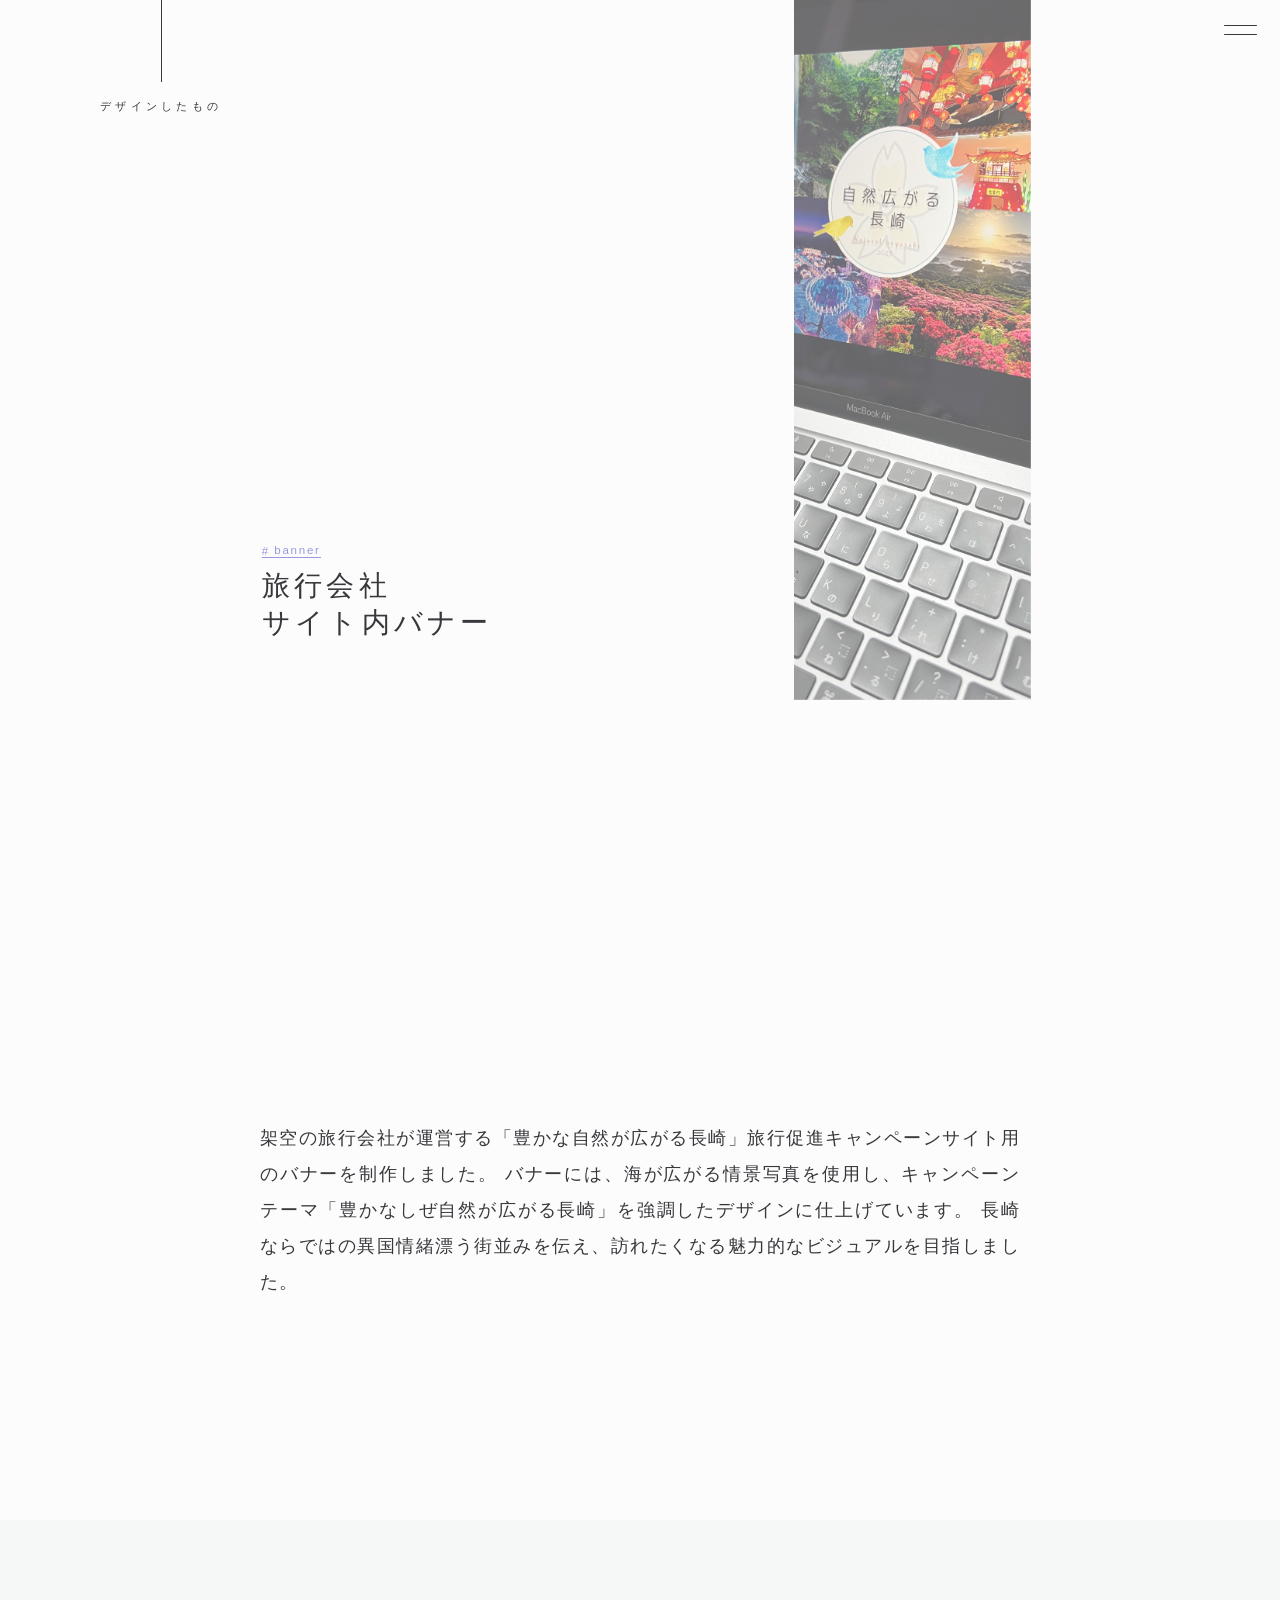
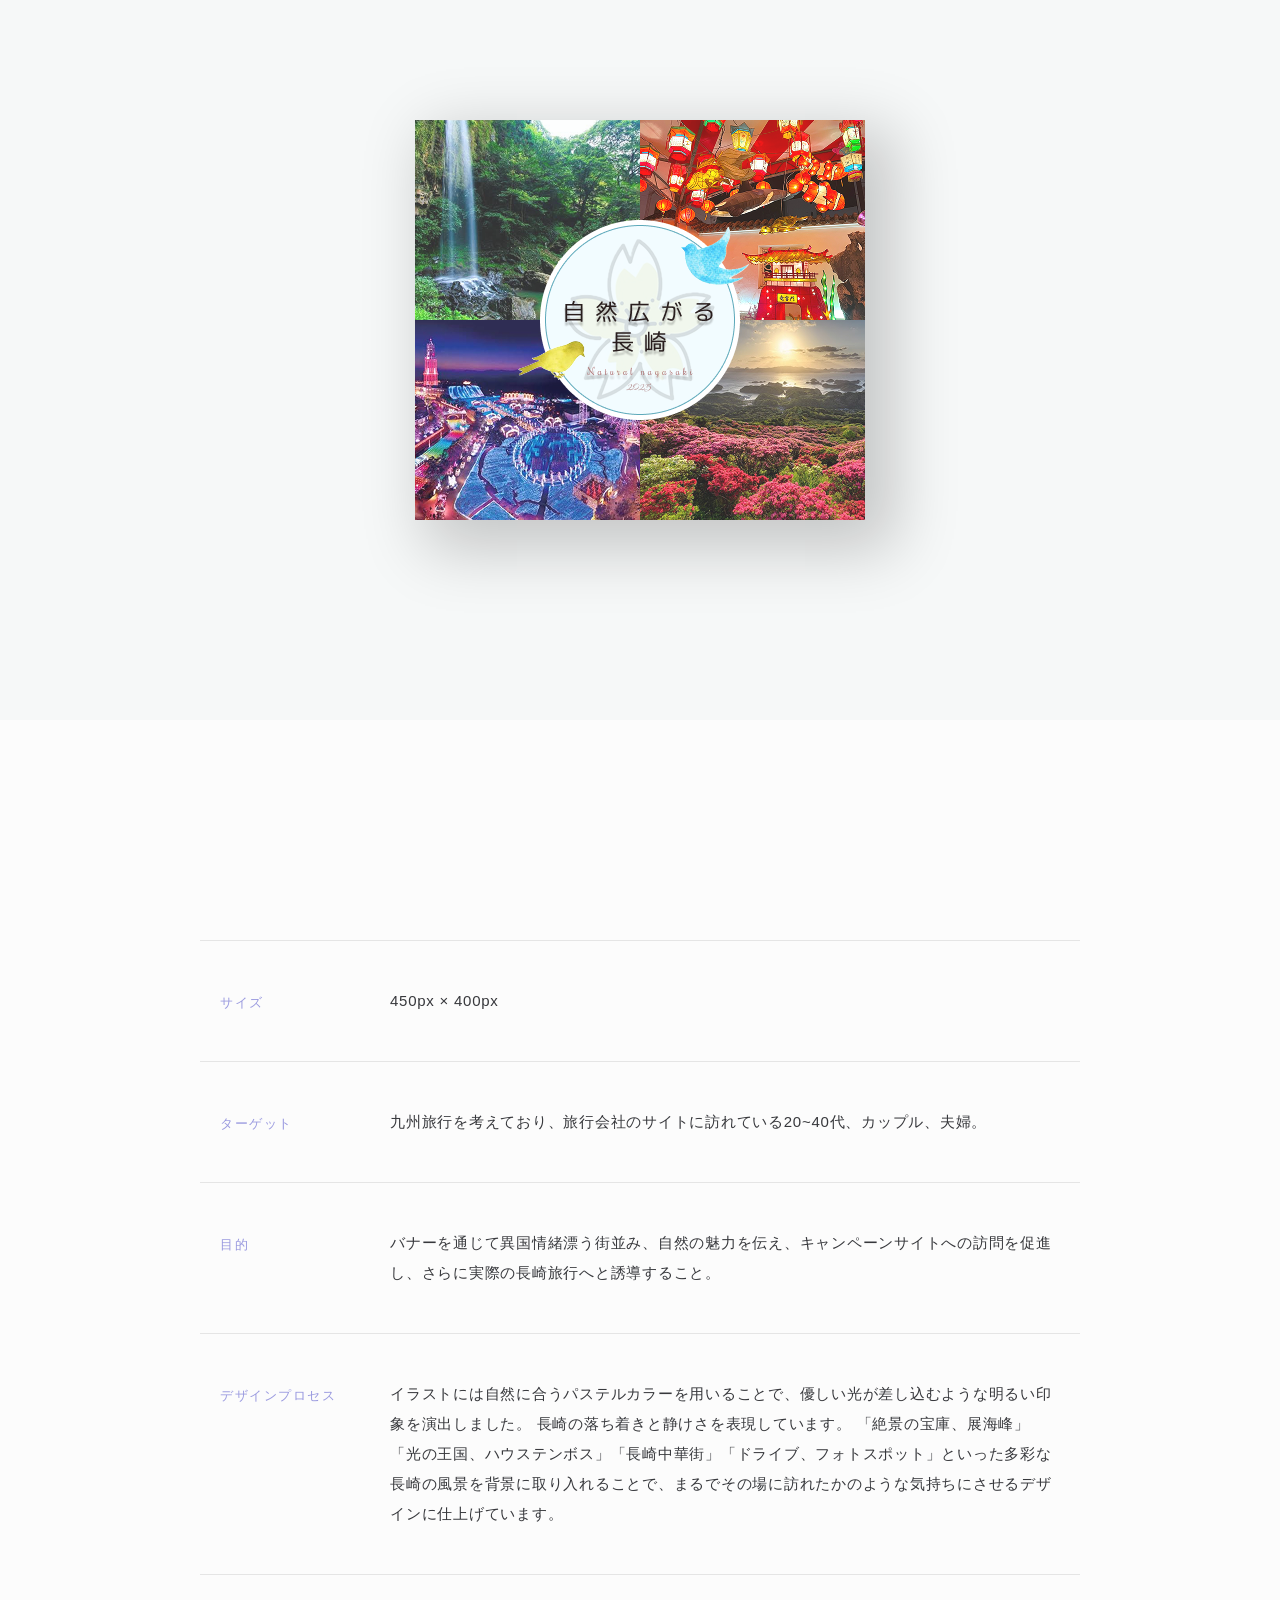
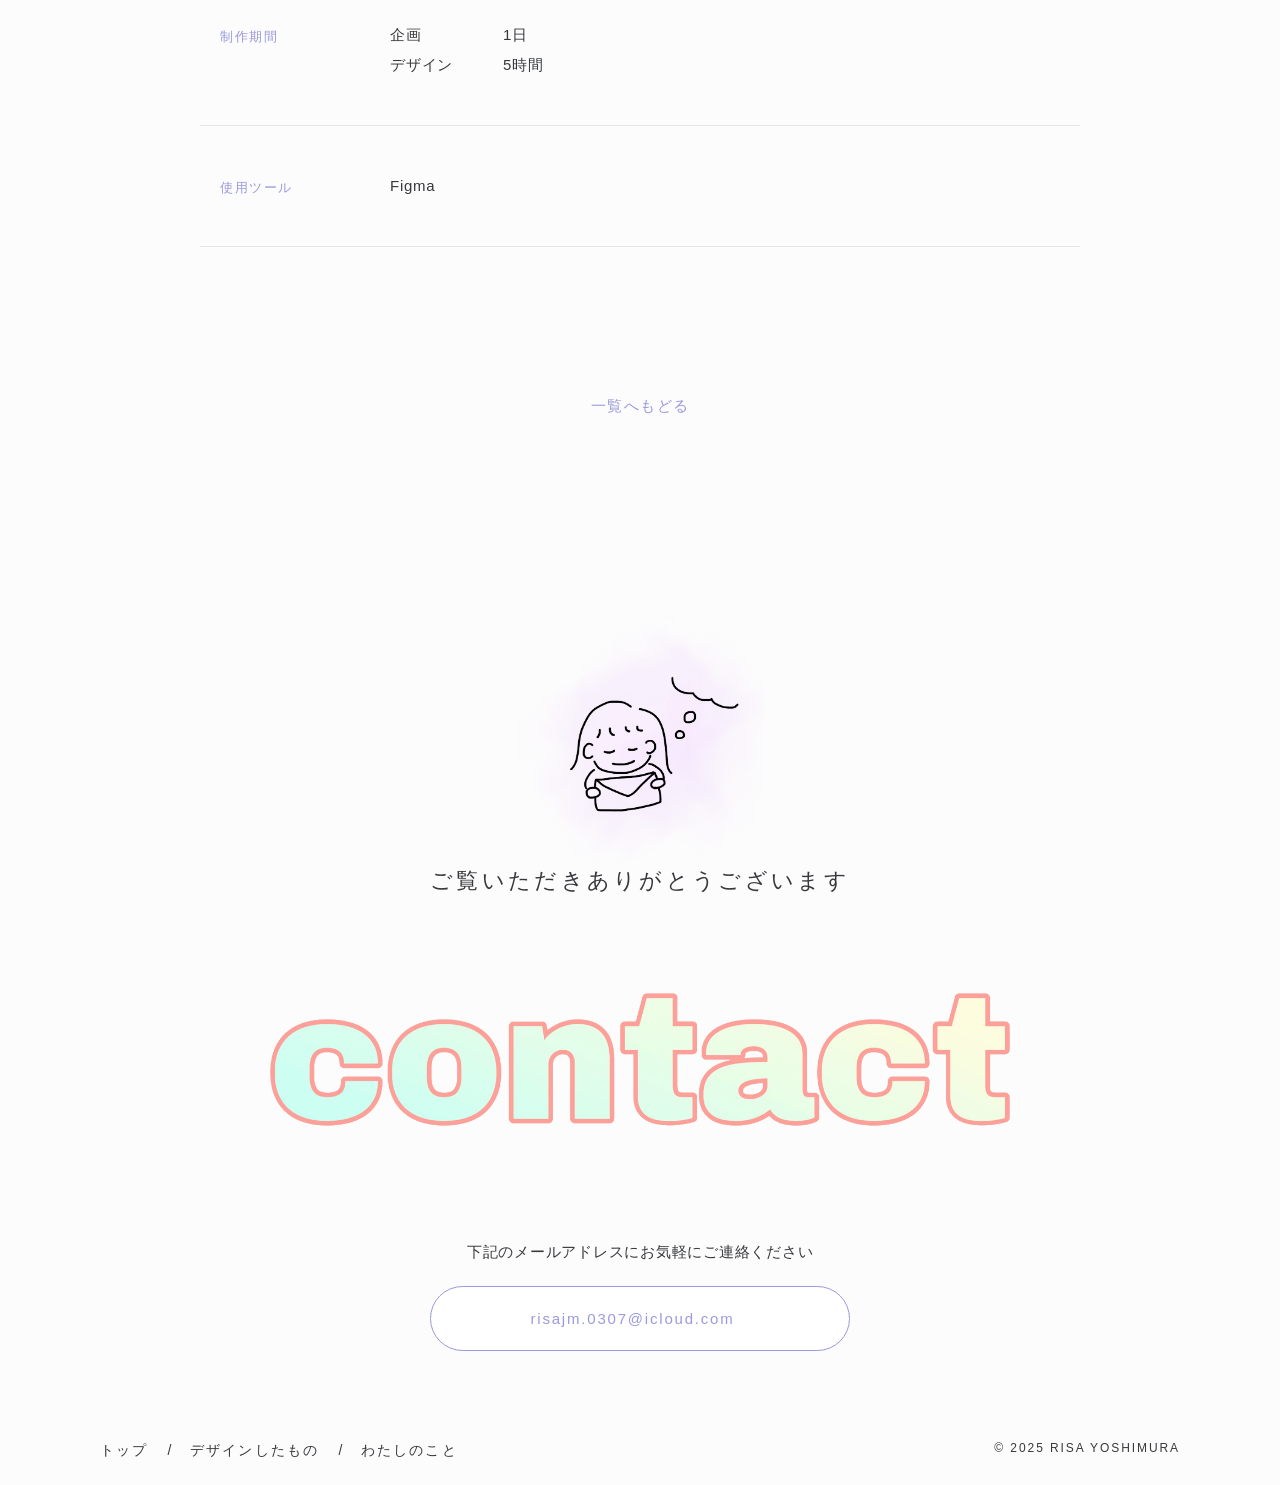
==== commit db63f71c: "Add files via upload" ====
--- a/index.html
+++ b/index.html
@@ -2,123 +2,173 @@
 <html lang="ja">
 
 <head>
-    <meta charset="UTF-8">
-    <meta name="viewport" content="width=device-width, initial-scale=1.0">
-    <title>risa's Portfolio</title>
-    <link rel="icon" href="img/icon.jpg">
-    <link rel="stylesheet" href="style.css">
-    <link rel="stylesheet" href="common.css">
-    <link rel="stylesheet" href="top.css">
+  <meta charset="UTF-8">
+  <meta name="viewport" content="width=device-width, initial-scale=1.0">
+  <title>risa's Portfolio</title>
+  <link rel="icon" href="img/D4FCACB2-F42C-45B5-B511-0E8DAA22D6E0.jpg">
+  <link rel="stylesheet" href="style.css">
+  <link rel="stylesheet" href="common.style.css">
 </head>
 
 <body>
-    <div class="body-wrapper">
-        <div id="cursor" class="cursor">
+  <div class="body-wrapper">
+    <div id="cursor" class="cursor">
+    </div>
+    <header class="header">
+      <div class="base p-head">
+        <a id="sp-hamburger">
+          <div class="icon">
+            <span></span>
+            <span></span>
+            <span></span>
+          </div>
+        </a>
+        <nav class="sp-nav">
+          <ul>
+            <li><a id="nav-link-1" href="file:///Users/yoshimurarisa/Desktop/Portfolio/Portfolio/index.html">ホーム</a><span>home</span></li>
+            <li><a id="nav-link-2" href="file:///Users/yoshimurarisa/Desktop/Portfolio/Portfolio%3Aworks0/index.html">デザインしたもの</a><span>works</span></li>
+            <li><a id="nav-link-3" href="file:///Users/yoshimurarisa/Desktop/Portfolio/Portfolio%3Aabout/index.html">わたしのこと</a><span>about</span></li>
+          </ul>
+        </nav>
+      </div>
+    </header>
+    <main>
+      <section class="top">
+        <span class="soushoku01"></span><span class="soushoku02"></span>
+        <span class="soushoku03"></span><span class="soushoku04"></span>
+        <div class="works-title">
+          <h2>デザインしたもの</h2>
         </div>
-        <header class="header">
-          <div class="base p-head">
-            <a id="sp-hamburger">
-              <div class="icon">
-                <span></span>
-                <span></span>
-                <span></span>
+        <div class="top__wrapper">
+          <div class="top__text">
+            <a href=""><span>banner</span></a>
+            <h1 class="nicori-h1">旅行会社<br class="pc">サイト内バナー</h1>
+          </div>
+          <div class="top__image">
+            <img class="top__image-pic" src="img/IMG_2415 2.jpeg" alt="キャンペーンバナー">
+          </div>
+        </div>
+        <div class="top__post-description">
+          <p class="top__post-description-p fadeUpTrigger">
+            架空の旅行会社が運営する「豊かな自然が広がる長崎」旅行促進キャンペーンサイト用のバナーを制作しました。
+            バナーには、海が広がる情景写真を使用し、キャンペーンテーマ「豊かなしぜ自然が広がる長崎」を強調したデザインに仕上げています。
+            長崎ならではの異国情緒漂う街並みを伝え、訪れたくなる魅力的なビジュアルを目指しました。
+          </p>
+        </div>
+      </section>
+      <div class="fullsize-pc-image">
+        <div class="fullsize-pc-image__wrapper">
+          <div class="fullsize-pc-image__img fadeUpTrigger">
+            <img src="img/nagasaki:banner.png" alt="バナー">
+          </div>
+        </div>
+      </div>
+      <section class="post-information">
+        <div class="post-information__wrapper">
+          <ul>
+            <li class="ul fadeUpTrigger">
+              <h3>サイズ</h3>
+              <p>450px × 400px</p>
+            </li>
+            <li class="ul fadeUpTrigger">
+              <h3>ターゲット</h3>
+              <p>九州旅行を考えており、旅行会社のサイトに訪れている20~40代、カップル、夫婦。</p>
+            </li>
+            <li class="ul fadeUpTrigger">
+              <h3>目的</h3>
+              <p>バナーを通じて異国情緒漂う街並み、自然の魅力を伝え、キャンペーンサイトへの訪問を促進し、さらに実際の長崎旅行へと誘導すること。
+              </p>
+            </li>
+            <li class="ul fadeUpTrigger">
+              <h3>デザインプロセス</h3>
+              <p>イラストには自然に合うパステルカラーを用いることで、優しい光が差し込むような明るい印象を演出しました。
+                長崎の落ち着きと静けさを表現しています。
+                「絶景の宝庫、展海峰」「光の王国、ハウステンボス」「長崎中華街」「ドライブ、フォトスポット」といった多彩な長崎の風景を背景に取り入れることで、まるでその場に訪れたかのような気持ちにさせるデザインに仕上げています。
+              </p>
+            </li>
+            <li class="ul fadeUpTrigger">
+              <h3>制作期間</h3>
+              <div class="production-period">
+                <ul>
+                  <li>
+                    <p>企画</p>
+                  </li>
+                  <li>
+                    <p>デザイン</p>
+                  </li>
+                </ul>
+                <ul>
+                  <li>
+                    <p>1日</p>
+                  </li>
+                  <li>
+                    <p>5時間</p>
+                  </li>
+                </ul>
               </div>
-            </a>
-            <nav class="sp-nav">
-              <ul>
-                <li><a id="nav-link-1" href="file:///Users/yoshimurarisa/Desktop/Portfolio/Portfolio/index.html">ホーム</a><span>home</span></li>
-                <li><a id="nav-link-2" href="file:///Users/yoshimurarisa/Desktop/Portfolio/Portfolio%3Aworks0/index.html">デザインしたもの</a><span>works</span></li>
-                <li><a id="nav-link-3" href="file:///Users/yoshimurarisa/Desktop/Portfolio/Portfolio%3Aabout/index.html">わたしのこと</a><span>about</span></li>
-              </ul>
-            </nav>
+            </li>
+            <li class="ul fadeUpTrigger">
+              <h3>使用ツール</h3>
+              <p>Figma</p>
+            </li>
+          </ul>
+        </div>
+      </section>
+      <div class="btn__wrapper">
+        <p class="btn-text02"><a href="file:///Users/yoshimurarisa/Desktop/Portfolio/Portfolio%3Aworks0/index.html">一覧へもどる</a></p>
+      </div>
+    </main>
+
+    <footer>
+      <div id="contact" class="footer__contact">
+        <div class="contact__content-wrapper">
+          <img class="contact-illust" src="img/59182E71-32D3-42A9-9B1D-C6D7352BFD16.png" alt="ありがとうのイラスト">
+          <p class="contact__thanks-message">ご覧いただきありがとうございます</p>
+          <img class="contact-text-image" src="img/IMG_2435.PNG" alt="CONTACT">
+          <div class="contact__mail">
+            <span>下記のメールアドレスにお気軽にご連絡ください</span>
+            <div>
+              <a class="mail-btn" href="mailto:peche.toitoitoi&#64;gmail.com">risajm.0307@icloud.com</a>
+            </div>
           </div>
-        </header>
+        </div>
+        <p id="page-top"><a href="#"><img src="assets/images/common/page-top.svg" alt="ページトップへ"></a></p>
+      </div>
+      <div class="footer__content-wrapper">
+        <nav id="footer-nav">
+          <ul>
+            <li class="footer__list01"><a href="">トップ</a></li>
+            <li class="footer__list01"><a href="file:///Users/yoshimurarisa/Desktop/Portfolio/Portfolio%3Aworks0/index.html">デザインしたもの</a></li>
+            <li class="footer__list02"><a href="file:///Users/yoshimurarisa/Desktop/Portfolio/Portfolio%3Aabout/index.html">わたしのこと</a></li>
+          </ul>
+        </nav>
+        <small>&copy; 2025 RISA YOSHIMURA</small>
+      </div>
+    </footer>
 
-        <main>
-            <section id="works" class="works">
-                <span class="soushoku01"></span><span class="soushoku02"></span>
-                <span class="soushoku03"></span><span class="soushoku04"></span>
-                <div class="works-title">
-                    <h2>よしむらのポートフォリオ</h2>
-                </div>
-                <div class="top__MV">
-                    <img src="" alt="よしむら">
-                </div>
-            </section>
+    <script src="https://code.jquery.com/jquery-3.4.1.min.js"
+      integrity="sha256-CSXorXvZcTkaix6Yvo6HppcZGetbYMGWSFlBw8HfCJo=" crossorigin="anonymous"></script>
+    <script>
+      APNG.ifNeeded().then(function () {
+        var images = document.querySelectorAll(".apng-image");
+        for (var i = 0; i < images.length; i++) APNG.animateImage(images[i]);
+      });
+    </script>
+    <script>
+      $(document).ready(function () {
+        $('#sp-hamburger').on('click', function () {
+          $(this).find('.icon').toggleClass('open');
+          $('.sp-nav').slideToggle();
+        });
 
-            <div class="scroll-infinity">
-                <h3>デザインしたイラスト・バナー</h3>
-                <div class="scroll-infinity__wrap">
-                    <ul class="scroll-infinity__list scroll-infinity__list--left">
-                        <li class="scroll-infinity__item"><img src="img/IMG_2458.jpeg" /><span></span></li>
-                        <li class="scroll-infinity__item"><img src="img/IMG_2465.JPG" /><span></span></li>
-                        <li class="scroll-infinity__item"><img src="img/37_20210416192423.jpeg" /><span></span></li>
-                        <li class="scroll-infinity__item"><img src="img/76FD6635-1582-4F2F-B2A7-0E4DD117EFD2.jpg" /><span></span></li>
-                        <li class="scroll-infinity__item"><img src="img/2D9AA56D-022F-44B3-9AD7-1A09B0BB3BC9.jpg" /><span></span></li>
-                        <li class="scroll-infinity__item"><img src="img/13_20210416174957.jpeg" /><span></span></li>
-                        <li class="scroll-infinity__item"><img src="img/omochi.jpeg" /><span></span></li>
-                        <li class="scroll-infinity__item"><img src="img/11906E68-A826-41CC-96E3-732B1133130F.jpg" /><span></span></li>
-                    </ul>
-                    <ul class="scroll-infinity__list scroll-infinity__list--left">
-                        <li class="scroll-infinity__item"><img src="img/IMG_2458.jpeg" /><span></span></li>
-                        <li class="scroll-infinity__item"><img src="img/IMG_2465.JPG" /><span></span></li>
-                        <li class="scroll-infinity__item"><img src="img/37_20210416192423.jpeg" /><span></span></li>
-                        <li class="scroll-infinity__item"><img src="img/76FD6635-1582-4F2F-B2A7-0E4DD117EFD2.jpg" /><span></span></li>
-                        <li class="scroll-infinity__item"><img src="img/2D9AA56D-022F-44B3-9AD7-1A09B0BB3BC9.jpg" /><span></span></li>
-                        <li class="scroll-infinity__item"><img src="img/13_20210416174957.jpeg" /><span></span></li>
-                        <li class="scroll-infinity__item"><img src="img/omochi.jpeg" /><span></span></li>
-                        <li class="scroll-infinity__item"><img src="img/11906E68-A826-41CC-96E3-732B1133130F.jpg" /><span></span></li>
-                    </ul>
-                </div>
-            </div>
-            <div class="scroll-infinity">
-                <div class="scroll-infinity__wrap">
-                    <ul class="scroll-infinity__list scroll-infinity__list--right">
-                        <li class="scroll-infinity__item"><img src="img/banner.png" /><span></span></li>
-                        <li class="scroll-infinity__item"><img src="img/IMG_2798.jpeg" /><span></span></li>
-                        <li class="scroll-infinity__item"><img src="img/SALE:banner.png" /><span></span></li>
-                        <li class="scroll-infinity__item"><img src="" /><span></span></li>
-                        <li class="scroll-infinity__item"><img src="" /><span></span></li>
-                        <li class="scroll-infinity__item"><img src="" /><span></span></li>
-                        <li class="scroll-infinity__item"><img src="" /><span></span></li>
-                        <li class="scroll-infinity__item"><img src="" /><span></span></li>
-                    </ul>
-                    <ul class="scroll-infinity__list scroll-infinity__list--right">
-                        <li class="scroll-infinity__item"><img src="img/banner.png" /><span></span></li>
-                        <li class="scroll-infinity__item"><img src="img/IMG_2798.jpeg" /><span></span></li>
-                        <li class="scroll-infinity__item"><img src="img/SALE:banner.png" /><span></span></li>
-                        <li class="scroll-infinity__item"><img src="" /><span></span></li>
-                        <li class="scroll-infinity__item"><img src="" /><span></span></li>
-                        <li class="scroll-infinity__item"><img src="" /><span></span></li>
-                        <li class="scroll-infinity__item"><img src="" /><span></span></li>
-                        <li class="scroll-infinity__item"><img src="" /><span></span></li>
-                    </ul>
-                </div>
-            </div>
-        </main>
-
-        <script src="https://code.jquery.com/jquery-3.4.1.min.js"
-      integrity="sha256-CSXorXvZcTkaix6Yvo6HppcZGetbYMGWSFlBw8HfCJo=" crossorigin="anonymous"></script>
-      <script>
-        APNG.ifNeeded().then(function () {
-          var images = document.querySelectorAll(".apng-image");
-          for (var i = 0; i < images.length; i++) APNG.animateImage(images[i]);
+        $('[id^="nav-link-"]').on('click', function () {
+          $('.icon').toggleClass('open');
+          $('.sp-nav').slideToggle();
         });
-      </script>
-      <script>
-        $(document).ready(function () {
-          $('#sp-hamburger').on('click', function () {
-            $(this).find('.icon').toggleClass('open');
-            $('.sp-nav').slideToggle();
-          });
-  
-          $('[id^="nav-link-"]').on('click', function () {
-            $('.icon').toggleClass('open');
-            $('.sp-nav').slideToggle();
-          });
-        });
-      </script>
-
+      });
+    </script>
+    <script src="assets/js/common.js"></script>
+  </div>
 </body>
 
 </html>
--- a/style.css
+++ b/style.css
@@ -16,21 +16,13 @@
   position: relative;
 }
 
-h3{
-  font-family: "Albert Sans", sans-serif;
-  font-weight: 300;
-  font-size: 16px;
-  padding-bottom: 30px;
-  padding-left: 30px;
-}
-
 .soushoku01 {
   content: "";
   position: absolute;
-  background-image: url(img/blue.png);
+  background-image: url(img/BFFCC6CB-pink.png);
   background-repeat: no-repeat;
   background-size: cover;
-  top: 250px;
+  bottom: 1120px;
   left: 60px;
   width: 18%;
   aspect-ratio: 1/1;
@@ -40,9 +32,10 @@
 .soushoku02 {
   content: "";
   position: absolute;
-  background-image: url(img/yellow.png);
+  background-image: url(img/D3A68EE5-blue.png);
   background-repeat: no-repeat;
   background-size: cover;
+  bottom: 1350px;
   left: 0px;
   width: 12%;
   aspect-ratio: 1/1;
@@ -52,11 +45,11 @@
 .soushoku03 {
   content: "";
   position: absolute;
-  background-image: url(img/blue.png);
+  background-image: url(img/BFFCC6CB-pink.png);
   background-repeat: no-repeat;
   background-size: cover;
-  top: 450px;
-  right: 2px;
+  top: 370px;
+  right: -150px;
   width: 18%;
   aspect-ratio: 1/1;
   z-index: -1;
@@ -65,11 +58,11 @@
 .soushoku04 {
   content: "";
   position: absolute;
-  background-image: url(img/yellow.png);
+  background-image: url(img/D3A68EE5-blue.png);
   background-repeat: no-repeat;
   background-size: cover;
   top: 300px;
-  right: 150px;
+  right: 70px;
   width: 12%;
   aspect-ratio: 1/1;
   z-index: -2;
@@ -113,7 +106,7 @@
 
 .works-title h2 {
   /* writing-mode: vertical-rl; */
-  font-size: 1.8vw;
+  font-size: 0.8333333333333334vw;
   font-weight: 500;
   letter-spacing: 0.4em;
 }
@@ -695,7 +688,7 @@
 .soushoku05 {
   content: "";
   position: absolute;
-  background-image: url(img/blue.png);
+  background-image: url(img/BFFCC6CB-pink.png);
   background-repeat: no-repeat;
   background-size: cover;
   bottom: -170px;
@@ -708,7 +701,7 @@
 .soushoku06 {
   content: "";
   position: absolute;
-  background-image: url(img/yellow.png);
+  background-image: url(img/D3A68EE5-blue.png);
   background-repeat: no-repeat;
   background-size: cover;
   bottom: 30px;
--- a/common.style.css
+++ b/common.style.css
@@ -0,0 +1,805 @@
+@charset "UTF-8";
+/* CSS Document */
+
+html {
+  font-size: 62.5%;
+  /* 16px * 62.5% = 10px */
+  width: 100%;
+}
+
+html {
+  scroll-snap-type: y proximity;
+  scroll-padding-top: 120px;
+}
+
+*,
+*::before,
+*::after {
+  box-sizing: border-box;
+}
+
+img {
+  vertical-align: bottom;
+}
+
+ul {
+  list-style: none;
+}
+
+body {
+  font-family: "YakuHanJP_Narrow", "Zen Kaku Gothic New", sans-serif;
+  color: #37383C;
+  background-color: #fcfcfc;
+  font-size: 15px;
+  letter-spacing: 0.05em;
+}
+
+a {
+  text-decoration: none;
+  color: inherit;
+}
+
+.body-wrapper {
+  overflow: hidden;
+}
+
+
+
+
+header #header-nav {
+  display: none;
+}
+
+
+.header {
+  width: 100%;
+  height: 80px;
+  position: fixed;
+  top: 0;
+  z-index: 99;
+}
+
+#sp-hamburger {
+  background-color: transparent;
+  position: absolute;
+  top: 1vw;
+  right: 1vw;
+  height: 2.604166666666667vw;
+  width: 4.166666666666666vw;
+  z-index: 100;
+  transition-duration: 0.6s;
+  transition-property: all;
+  transition-timing-function: ease;
+}
+
+#sp-hamburger.OpacityOn {
+  opacity: 0;
+}
+
+#sp-hamburger.OpacityOff {
+  opacity: 1;
+}
+
+#sp-hamburger .icon span {
+  position: absolute;
+  left: 0.78125vw;
+  width: 2.6vw;
+  height: 1px;
+  background-color: #37383C;
+  border-radius: 0.4166666666666667vw;
+  transition: ease 0.75s;
+}
+
+#sp-hamburger .icon span:nth-of-type(1) {
+  top: 0.9375vw;
+}
+
+#sp-hamburger .icon span:nth-of-type(2) {
+  display: none;
+}
+
+#sp-hamburger .icon span:nth-of-type(3) {
+  bottom: 0.8333333333333334vw;
+}
+
+#sp-hamburger .open span:nth-of-type(1) {
+  top: 1.4583333333333333vw;
+  transform: rotate(30deg);
+  background-color: #9999df;
+}
+
+#sp-hamburger .open span:nth-of-type(2) {
+  opacity: 0;
+}
+
+#sp-hamburger .open span:nth-of-type(3) {
+  top: 1.4583333333333333vw;
+  transform: rotate(-30deg);
+  background-color: #9999df;
+}
+
+.sp-nav {
+  display: none;
+  z-index: 99;
+  position: absolute;
+  top: 0;
+  right: 0;
+  width: 13.5vw;
+  background: #fcfcfc;
+  box-shadow: -0.26041666666666663vw 0.26041666666666663vw 2.0833333vw 0px #dddddd;
+  border-radius: 0 0 0 1.5625vw;
+  text-align: center;
+}
+
+.sp-nav ul {
+  display: flex;
+  flex-direction: column;
+  justify-content: center;
+  align-items: center;
+  list-style: none;
+  height: 50svh;
+  padding-inline: 2.083333333333333vw;
+  padding-top: 5vw;
+  gap: 1.2vw;
+}
+
+.sp-nav li {
+  padding: 1.0416666666666665vw;
+  padding-top: 0;
+  font-size: 0.7vw;
+  text-align: center;
+  letter-spacing: 0.1rem;
+  position: relative;
+  width: 100%;
+}
+
+.sp-nav a {
+  color: #37383C;
+  transition: all 0.4s;
+}
+
+.sp-nav a:hover {
+  color: #9999df;
+}
+
+.sp-nav li span {
+  content: "";
+  color: #9999df;
+  font-size: 0.5208333333333333vw;
+  font-family: "Albert Sans", sans-serif;
+  letter-spacing: 0.15em;
+  font-weight: 300;
+  position: absolute;
+  bottom: 0.2vw;
+  left: 50%;
+  transform: translateX(-50%);
+}
+
+.nav-illust {
+  width: 50%;
+  position: absolute;
+  bottom: 0.5208333333333333vw;
+  left: 50%;
+  transform: translateX(-50%);
+}
+
+
+
+@media screen and (max-width: 959px) {
+
+  #sp-hamburger.OpacityOn {
+    opacity: 1;
+  }
+
+  .nav-illust {
+    display: none;
+    width: 37.333333333333336vw;
+    position: absolute;
+    bottom: 2.666666666666667vw;
+    right: 2.666666666666667vw;
+    left: auto;
+    transform: none;
+  }
+
+  #sp-hamburger {
+    right: 2.666666666666667vw;
+    top: 1.3333333333333335vw;
+    height: 16vw;
+    width: 16vw;
+    z-index: 100;
+  }
+
+  .sp-nav {
+    top: 0;
+    right: 0;
+    width: 100%;
+    background: #F6F8F8;
+    box-shadow: none;
+    border-radius: 0;
+  }
+
+  .sp-nav ul {
+    height: 100svh;
+    padding: 40px;
+    gap: 8vw;
+  }
+
+  .sp-nav li {
+    padding: 5.333333333333334vw;
+    padding-top: 0;
+    font-size: 3.733333333333334vw;
+    text-align: center;
+    letter-spacing: 0.1rem;
+  }
+
+  #sp-hamburger .icon span {
+    position: absolute;
+    left: 4vw;
+    width: 8vw;
+    height: 1px;
+    background-color: #37383C;
+    border-radius: 2.1333333333333333vw;
+    transition: ease 0.75s;
+  }
+
+  #sp-hamburger .icon span:nth-of-type(1) {
+    top: 6.666666666666667vw;
+  }
+
+  #sp-hamburger .icon span:nth-of-type(2) {
+    display: none;
+  }
+
+  #sp-hamburger .icon span:nth-of-type(3) {
+    bottom: 6.666666666666667vw;
+  }
+
+  #sp-hamburger .open span:nth-of-type(1) {
+    top: 7.466666666666668vw;
+    transform: rotate(30deg);
+    background-color: #84B5C5;
+  }
+
+  #sp-hamburger .open span:nth-of-type(2) {
+    opacity: 0;
+  }
+
+  #sp-hamburger .open span:nth-of-type(3) {
+    top: 7.466666666666668vw;
+    transform: rotate(-30deg);
+    background-color: #9999df;
+  }
+
+  .sp-nav li span {
+    content: "";
+    color: #9999df;
+    font-size: 2.4vw;
+    font-family: "Albert Sans", sans-serif;
+    letter-spacing: 0.15em;
+    font-weight: 300;
+    position: absolute;
+    bottom: 1.6vw;
+    left: 50%;
+    transform: translateX(-50%);
+  }
+
+
+}
+
+
+/* footer */
+
+footer {
+  position: relative;
+}
+
+
+.footer__contact {
+  text-align: center;
+  width: 100%;
+  height: 850px;
+  padding: 50px 0 0 0;
+}
+
+.contact__content-wrapper {
+  max-width: 1080px;
+  margin: 0 auto;
+  position: relative;
+}
+
+.contact-illust {
+  width: 250px;
+}
+
+.contact__thanks-message {
+  font-size: 22px;
+  font-weight: 500;
+  letter-spacing: 0.15em;
+  margin-bottom: 60px;
+}
+
+.contact-text-image {
+  width: 880px;
+  margin-bottom: 60px;
+}
+
+.contact__mail span {
+  display: block;
+  margin-bottom: 24px;
+}
+
+.mail-btn {
+  display: flex;
+  justify-content: center;
+  align-items: center;
+  width: 420px;
+  margin: 0 auto;
+  padding: 23px 95px 23px 80px;
+  border: 1px solid #9999df;
+  border-radius: 40px;
+  background-color: #fff;
+  color: #9999df;
+  font-size: 15px;
+  font-family: "Albert Sans", sans-serif;
+  letter-spacing: 0.12em;
+  position: relative;
+  transition: all 0.3s;
+}
+
+.mail-btn:hover {
+  background-color: #9999df;
+  color: #fff;
+}
+
+.mail-btn::after {
+  background: url(../images/common/yazirushi.svg) no-repeat;
+  width: 16px;
+  height: 16px;
+  top: 23px;
+  right: 75px;
+  content: '';
+  position: absolute;
+
+}
+
+.mail-btn:hover::after {
+  background: url(../images/common/yazirushi-white.svg) no-repeat;
+  width: 16px;
+  height: 16px;
+  top: 23px;
+  right: 75px;
+  content: '';
+  position: absolute;
+}
+
+.footer__content-wrapper {
+  max-width: 1120px;
+  margin: 0 auto;
+  display: flex;
+  justify-content: space-between;
+  padding: 25px 20px;
+}
+
+.footer__content-wrapper nav ul li {
+  display: inline-block;
+  font-weight: 500;
+  letter-spacing: 0.16em;
+  font-size: 14px;
+}
+
+.footer__content-wrapper nav ul {
+  transition: all 0.4s;
+}
+
+.footer__list01 {
+  margin-right: 36px;
+  position: relative;
+}
+
+.footer__list01::after {
+  content: "/";
+  position: absolute;
+  top: 0;
+  right: -25px;
+}
+
+.footer__list01 a:hover,
+.footer__list02 a:hover {
+  opacity: 0.6;
+}
+
+small {
+  font-weight: 500;
+  letter-spacing: 0.16em;
+  font-size: 12px;
+}
+
+
+
+
+/* 擬似要素を使ってイラストを追加 */
+#page-top::after {
+  position: absolute;
+  content: "";
+  background: url('../images/common/top-btn-illust.png') no-repeat;
+  width: 55px;
+  height: 104px;
+  /* 適切な高さを設定 */
+  bottom: -100px;
+  /* ボタンの下に配置 */
+  left: 47%;
+  transform: translateX(-50%);
+  background-size: cover;
+}
+
+/* リンクを右下に固定 */
+#page-top {
+  position: fixed;
+  right: 70px;
+  bottom: 180px;
+  z-index: 2;
+  /* はじめは非表示 */
+  opacity: 0;
+  transform: translateY(100px);
+}
+
+/* 上に上がる動き */
+#page-top.UpMove {
+  animation: UpAnime 0.5s forwards;
+}
+
+@keyframes UpAnime {
+  from {
+    opacity: 0;
+    transform: translateY(100px);
+  }
+
+  to {
+    opacity: 1;
+    transform: translateY(0);
+  }
+}
+
+/* 下に下がる動き */
+#page-top.DownMove {
+  animation: DownAnime 0.5s forwards;
+}
+
+@keyframes DownAnime {
+  from {
+    opacity: 1;
+    transform: translateY(0);
+  }
+
+  to {
+    opacity: 1;
+    transform: translateY(100px);
+  }
+}
+
+@keyframes DownAnime {
+  from {
+    opacity: 1;
+    transform: translateY(0);
+  }
+
+  to {
+    opacity: 0;
+    transform: translateY(100px);
+  }
+}
+
+
+@media screen and (max-width:767px) {
+
+
+  #page-top a img {
+    width: 40px;
+    height: 40px;
+    transition: all 0.3s;
+    position: relative;
+  }
+
+  #page-top::after {
+    width: 33px;
+    height: 62px;
+    left: 48%;
+    bottom: -60px;
+  }
+
+  #page-top {
+    right: 8px;
+    bottom: 68px;
+  }
+
+  .footer__content-wrapper {
+    position: absolute;
+    bottom: 0;
+    left: 50%;
+    transform: translateX(-50%);
+    opacity: 0.6;
+  }
+
+}
+
+/* タブレット */
+@media screen and (min-width:768px) and (max-width:959px) {
+
+
+  #page-top {
+    right: 20px;
+    bottom: 110px;
+  }
+
+  .footer__content-wrapper {
+    position: absolute;
+    bottom: 0;
+    left: 50%;
+    transform: translateX(-50%);
+    opacity: 0.6;
+  }
+
+}
+
+@media screen and (max-width:428px) {
+
+  /* footer */
+
+  .footer__contact {
+    background-image: url(../images/common/footer_sp-bg.png);
+    height: 480px;
+  }
+
+  .contact__thanks-message {
+    font-size: 13px;
+    margin-bottom: 32px;
+  }
+
+  .footer__contact {
+    padding-top: 48%;
+  }
+
+
+  .contact-text-image {
+    width: 320px;
+    margin-bottom: 30px;
+  }
+
+  .contact-illust {
+    width: 60px;
+    top: -72px;
+  }
+
+  .contact__mail span {
+    font-size: 11.5px;
+    margin-bottom: 16px;
+  }
+
+  .mail-btn {
+    width: 273px;
+  }
+
+  .mail-btn {
+    width: 274px;
+    padding: 14px 24px 14px 10px;
+    font-size: 11.5px;
+    letter-spacing: 0.12em;
+  }
+
+  .mail-btn::after {
+    background: url(../images/common/yazirushi.svg) no-repeat;
+    width: 12px;
+    height: 12px;
+    top: 14px;
+    right: 36px;
+  }
+
+  .mail-btn:hover:after {
+    background: url(../images/common/yazirushi-white.svg) no-repeat;
+    width: 12px;
+    height: 12px;
+    top: 14px;
+    right: 36px;
+  }
+
+  .footer__content-wrapper ul {
+    display: none;
+  }
+
+  .footer__content-wrapper {
+    padding: 13px 0;
+    justify-content: center;
+  }
+
+  small {
+    font-size: 9px;
+  }
+
+}
+
+/* タブレットまで */
+@media screen and (min-width:429px) and (max-width:767px) {
+
+  /* footer */
+
+  .footer__contact {
+    background-image: url(../images/common/footer_sp-bg.png);
+    height: 520px;
+  }
+
+  .contact__thanks-message {
+    font-size: 14px;
+    margin-bottom: 32px;
+  }
+
+  .footer__contact {
+    padding-top: 230px;
+  }
+
+  .contact-text-image {
+    width: 72vw;
+    margin-bottom: 30px;
+  }
+
+  .contact-illust {
+    width: 75px;
+    top: -100px;
+  }
+
+  .contact__mail span {
+    font-size: 12px;
+    margin-bottom: 16px;
+  }
+
+  .mail-btn {
+    width: 273px;
+  }
+
+  .mail-btn {
+    width: 274px;
+    padding: 14px 24px 14px 10px;
+    font-size: 11.5px;
+    letter-spacing: 0.12em;
+  }
+
+  .mail-btn::after {
+    background: url(../images/common/yazirushi.svg) no-repeat;
+    width: 12px;
+    height: 12px;
+    top: 14px;
+    right: 36px;
+  }
+
+  .mail-btn:hover::after {
+    background: url(../images/common/yazirushi-white.svg) no-repeat;
+    width: 12px;
+    height: 12px;
+    top: 14px;
+    right: 36px;
+  }
+
+  .footer__content-wrapper ul {
+    display: none;
+  }
+
+  .footer__content-wrapper {
+    padding: 13px 0;
+    justify-content: center;
+  }
+
+  small {
+    font-size: 9px;
+  }
+
+}
+
+/* タブレット */
+@media screen and (min-width:768px) and (max-width:959px) {
+
+  /* footer */
+
+  .footer__contact {
+    background-image: url(../images/common/footer_bg.png);
+    height: 640px;
+  }
+
+  .contact__thanks-message {
+    font-size: 18px;
+    margin-bottom: 32px;
+  }
+
+  .footer__contact {
+    padding-top: 100px;
+  }
+
+  .contact-text-image {
+    width: 72vw;
+    margin-bottom: 30px;
+  }
+
+  .contact-illust {
+    width: 10.986vw;
+    top: -120px;
+  }
+
+  .contact__mail span {
+    font-size: 14px;
+    margin-bottom: 20px;
+  }
+
+  .mail-btn {
+    width: 273px;
+  }
+
+  .mail-btn {
+    width: 312px;
+    padding: 14px 24px 14px 10px;
+    font-size: 13px;
+    letter-spacing: 0.12em;
+  }
+
+  .mail-btn::after {
+    background: url(../images/common/yazirushi.svg) no-repeat;
+    width: 12px;
+    height: 12px;
+    top: 14px;
+    right: 36px;
+  }
+
+  .mail-btn:hover::after {
+    background: url(../images/common/yazirushi-white.svg) no-repeat;
+    width: 12px;
+    height: 12px;
+    top: 14px;
+    right: 36px;
+  }
+
+  .footer__content-wrapper ul {
+    display: none;
+  }
+
+  .footer__content-wrapper {
+    padding: 13px 0;
+    justify-content: center;
+  }
+
+  small {
+    font-size: 11px;
+  }
+} 
+
+
+
+/* fadeUp */
+
+.fadeUp {
+  animation-name: fadeUpAnime;
+  animation-duration: 1s;
+  animation-fill-mode: forwards;
+  opacity: 0;
+}
+
+@keyframes fadeUpAnime {
+  from {
+    opacity: 0;
+    transform: translateY(20px);
+  }
+
+  to {
+    opacity: 1;
+    transform: translateY(0);
+  }
+}
+
+
+@keyframes fadeInAnime {
+  from {
+    opacity: 0;
+  }
+
+  to {
+    opacity: 1;
+  }
+}
+
+
